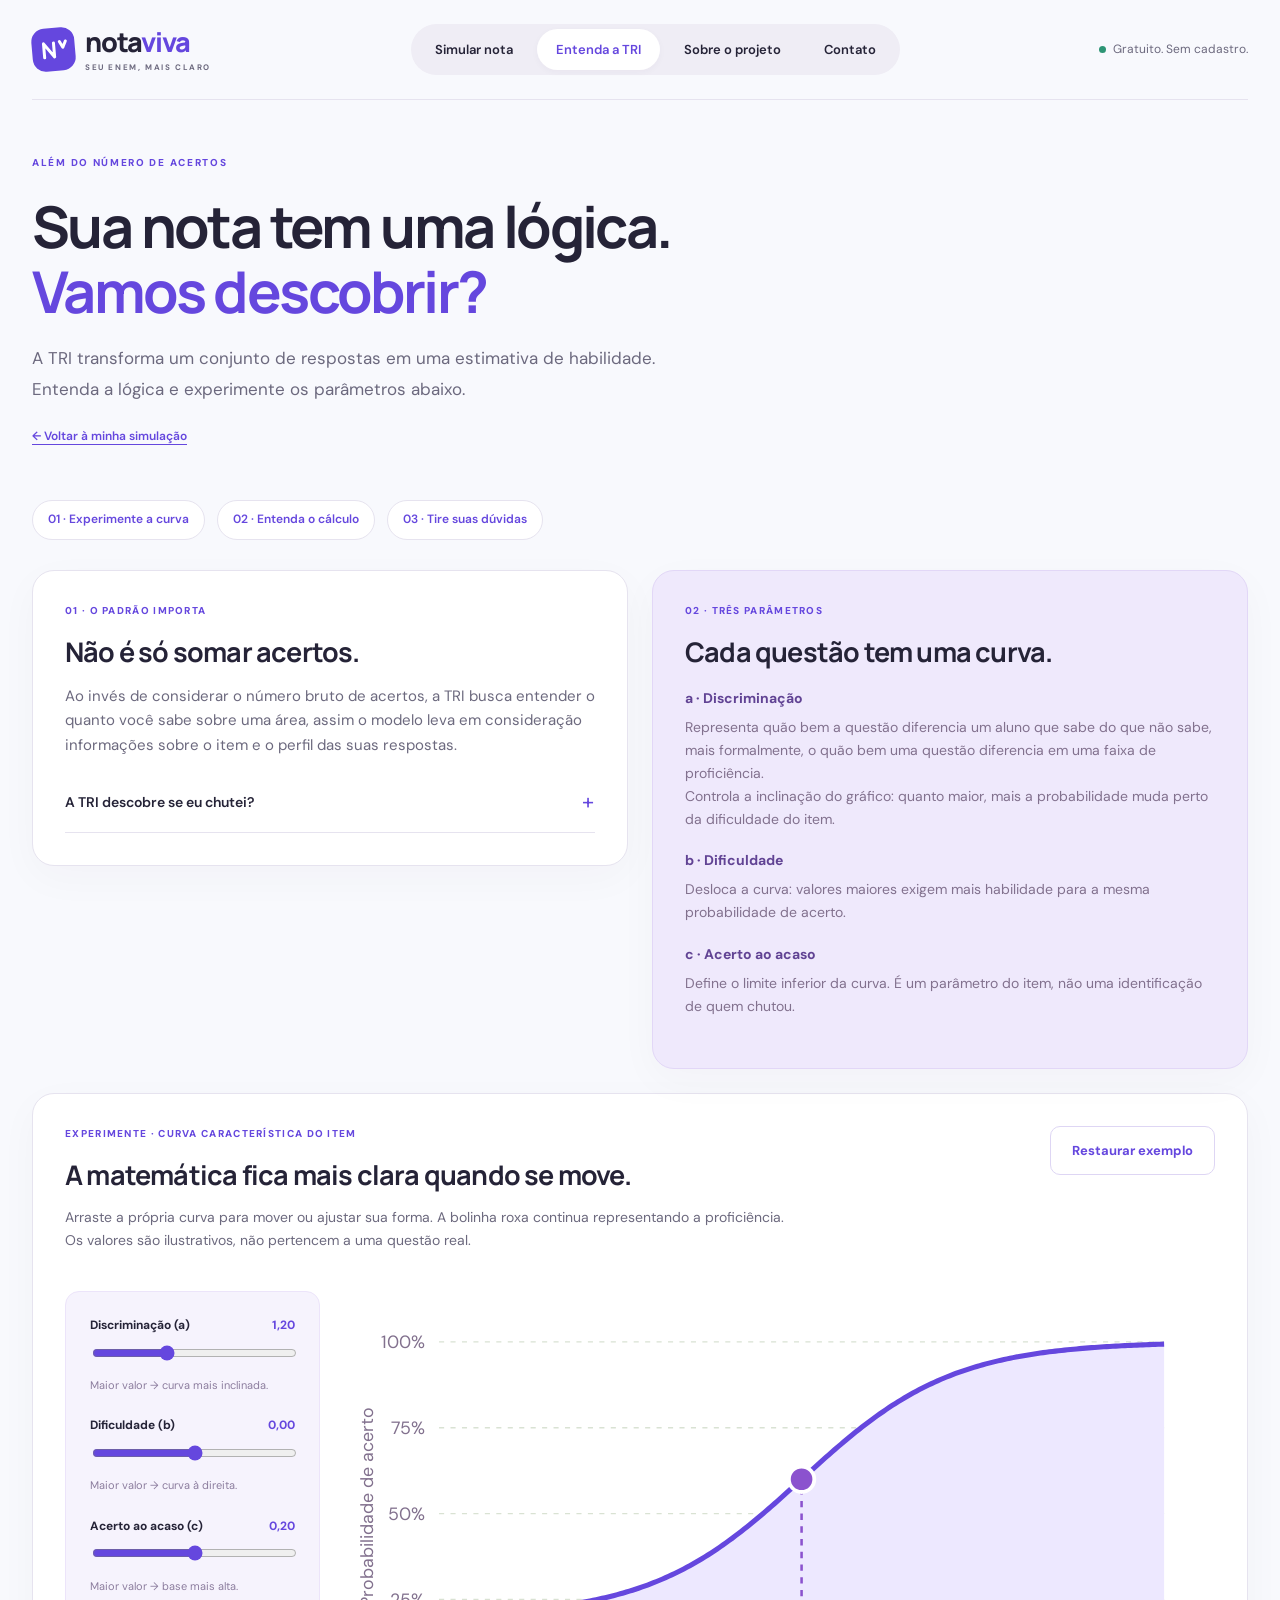
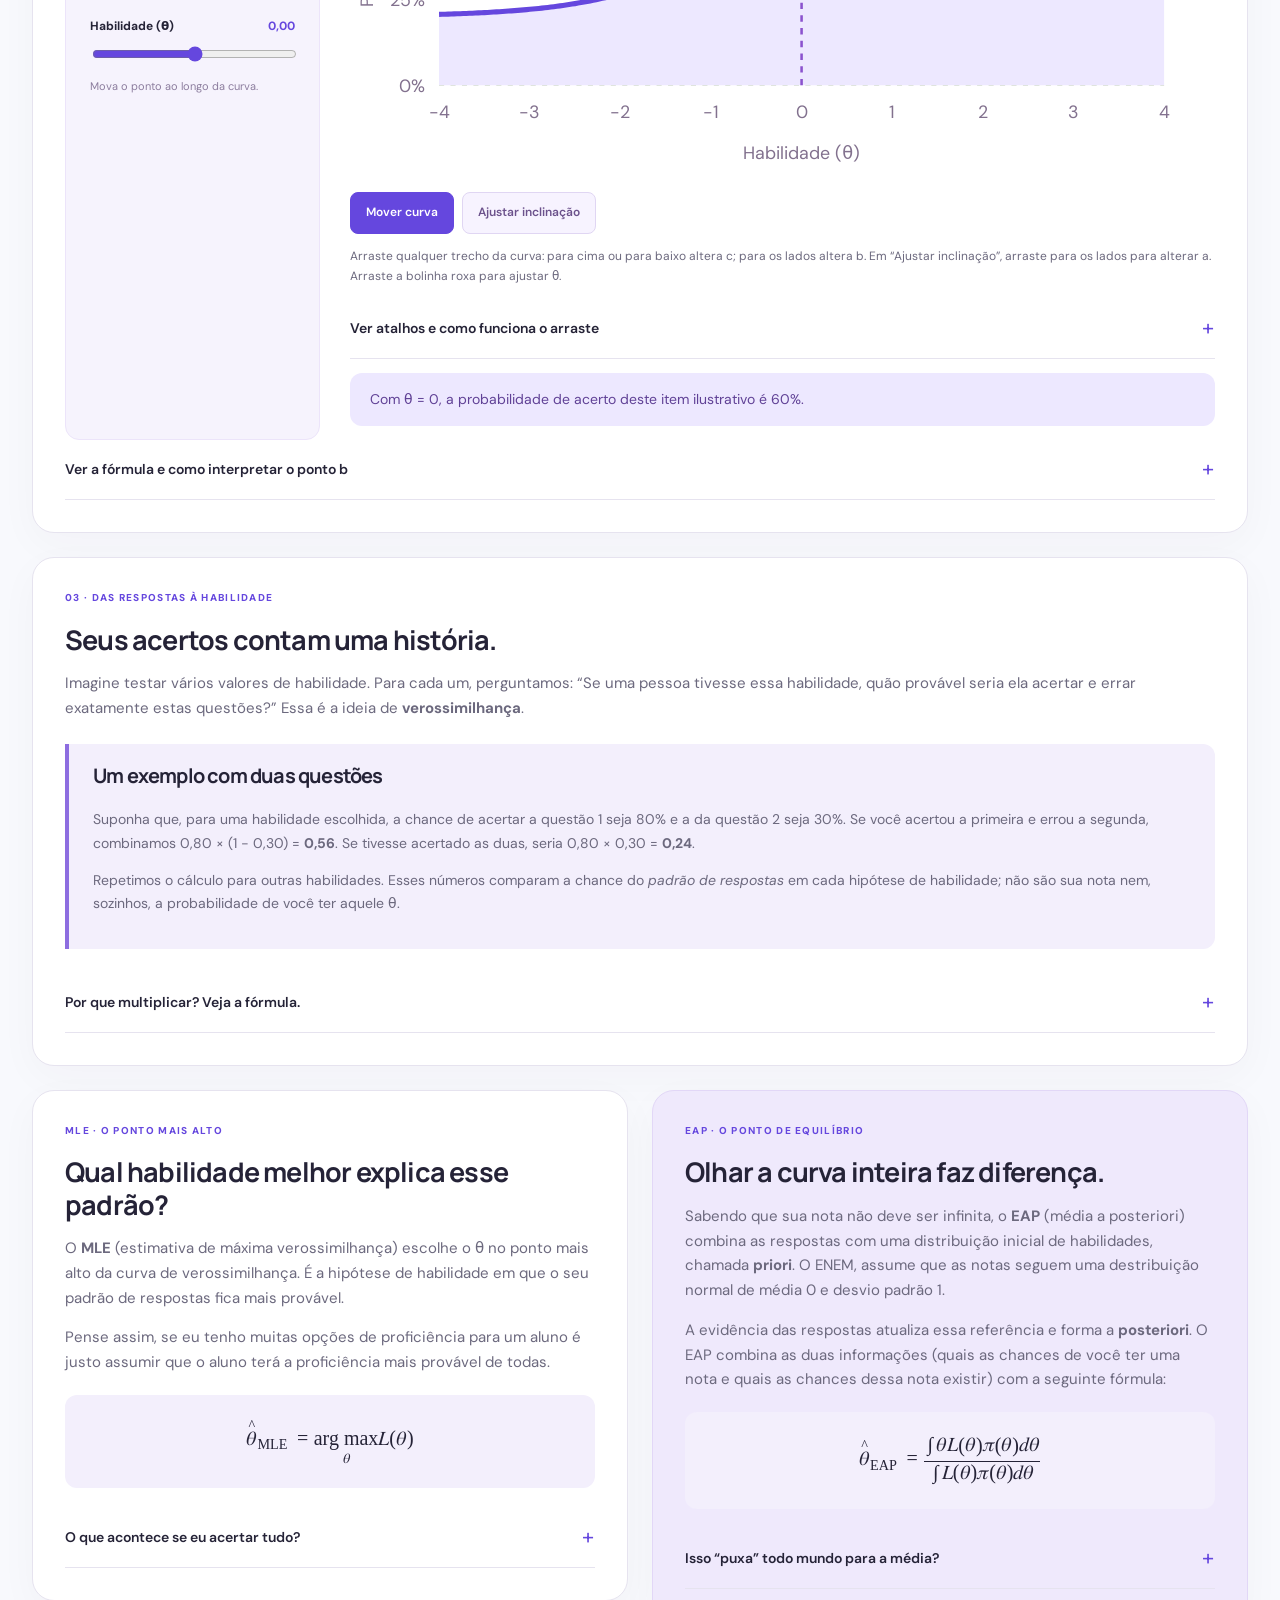
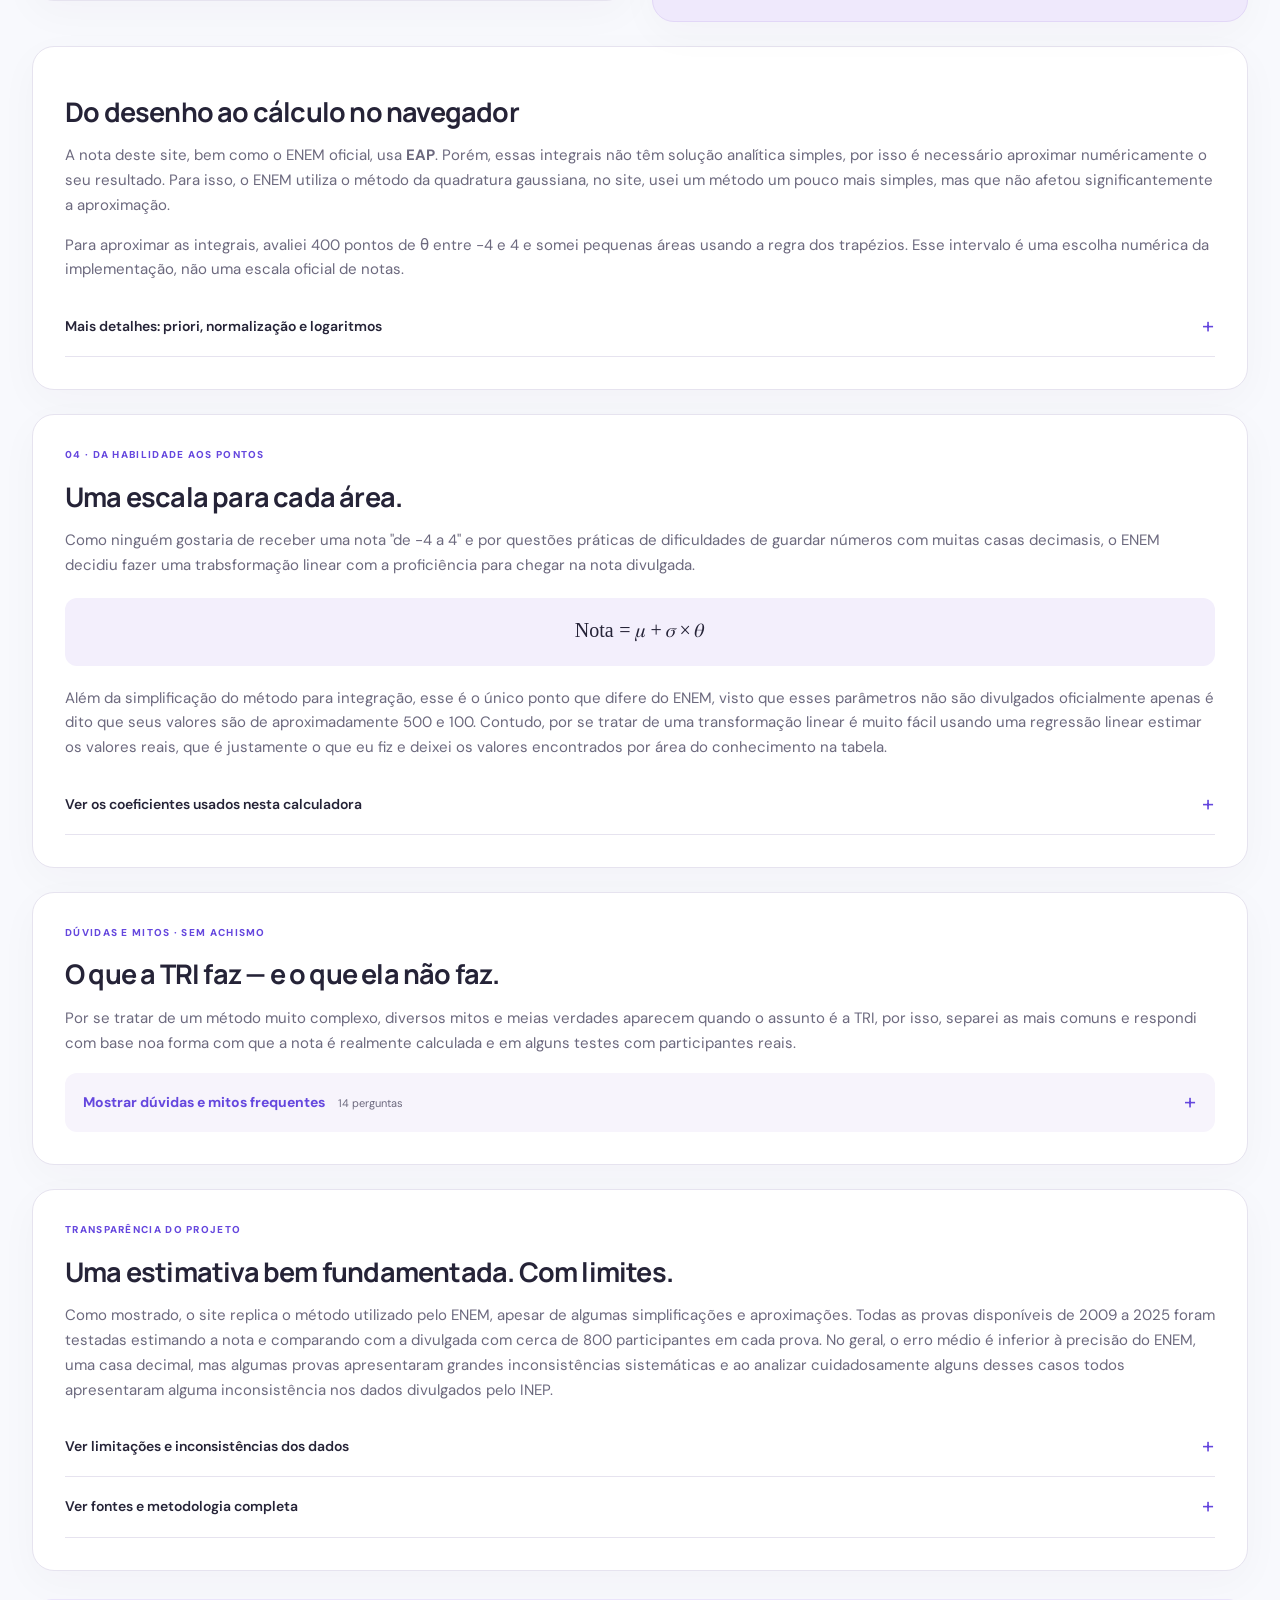
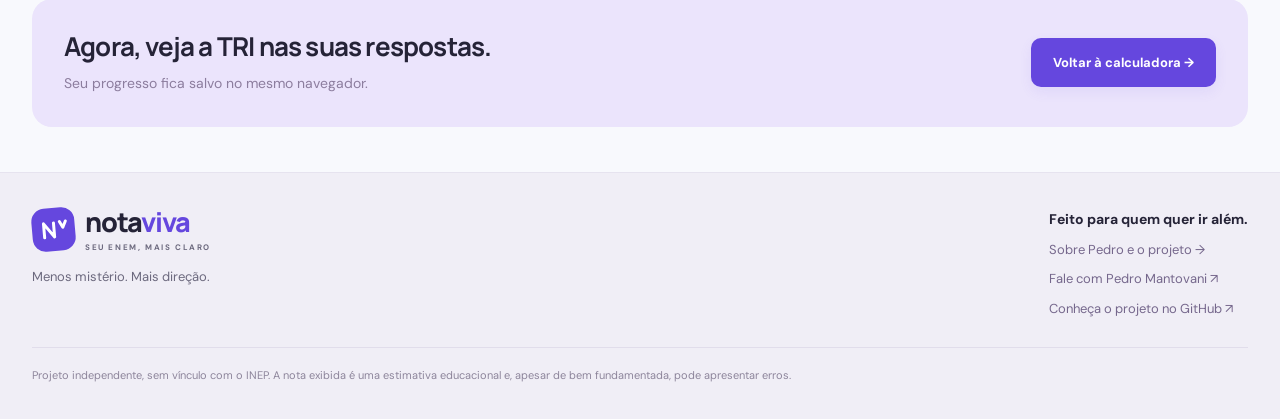
==== como-funciona.html @ 3779879c "Reconstrução do site" ====
<!DOCTYPE html>
<html lang="pt-BR">
<head>
<meta charset="UTF-8">
<meta name="viewport" content="width=device-width, initial-scale=1.0">
<title>Entenda a TRI • NotaViva</title>
<meta name="description" content="Entenda a estimativa de nota do ENEM, explore a curva TRI e conheça o projeto.">
<link rel="preconnect" href="https://fonts.googleapis.com">
<link rel="preconnect" href="https://fonts.gstatic.com" crossorigin>
<link href="https://fonts.googleapis.com/css2?family=DM+Sans:wght@400;500;600;700&family=Manrope:wght@400;500;600;700;800&display=swap" rel="stylesheet">
<link rel="stylesheet" href="style.css">
<meta name="theme-color" content="#6547de"><link rel="icon" type="image/svg+xml" href="favicon.svg"></head>
<body><a class="skip-link" href="#conteudo">Pular para o conteúdo</a><nav class="topbar" aria-label="Navegação principal"><a class="brand" href="index.html" aria-label="NotaViva — início"><span class="brand-icon" aria-hidden="true"><svg viewBox="0 0 32 32" fill="none"><path d="M6 23V9l10 14V9M22 8l3 6 3-6" stroke="currentColor" stroke-width="3" stroke-linecap="round" stroke-linejoin="round"/></svg></span><span>nota<span class="brand-accent">viva</span><span class="brand-sub">SEU ENEM, MAIS CLARO</span></span></a><div class="nav-links"><a href="index.html" >Simular nota</a><a href="como-funciona.html" aria-current="page">Entenda a TRI</a><a href="sobre.html">Sobre o projeto</a><a href="contato.html" >Contato</a></div><span class="nav-note"><span class="live-dot"></span> Gratuito. Sem cadastro.</span></nav>
<header class="page-intro"><span class="eyebrow">ALÉM DO NÚMERO DE ACERTOS</span><h1>Sua nota tem uma lógica.<br><em>Vamos descobrir?</em></h1><p>A TRI transforma um conjunto de respostas em uma estimativa de habilidade. Entenda a lógica e experimente os parâmetros abaixo.</p><a class="text-button" href="index.html">← Voltar à minha simulação</a></header>
<main id="conteudo" class="learning-page"><nav class="learning-nav" aria-label="Nesta página"><a href="#laboratorio">01 · Experimente a curva</a><a href="#estimativa">02 · Entenda o cálculo</a><a href="#mitos">03 · Tire suas dúvidas</a></nav>
<div class="learning-grid"><section class="card"><span class="card-label">01 · O PADRÃO IMPORTA</span><h2>Não é só somar acertos.</h2><p>Ao invés de considerar o número bruto de acertos, a TRI busca entender o quanto você sabe sobre uma área, assim o modelo leva em consideração informações sobre o item e o perfil das suas respostas.</p><details><summary>A TRI descobre se eu chutei?</summary><p>Ela não identifica com certeza um chute individual. O modelo considera uma probabilidade de acerto ao acaso e usa o conjunto das respostas para estimar a habilidade. Não há uma quantidade fixa de pontos que uma questão “vale” para todas as pessoas.</p></details></section>
<section class="card tinted"><span class="card-label">02 · TRÊS PARÂMETROS</span><h2>Cada questão tem uma curva.</h2><dl class="parameter-list"><div><dt>a · Discriminação</dt><dd>Representa quão bem a questão diferencia um aluno que sabe do que não sabe, mais formalmente, o quão bem uma questão diferencia em uma faixa de proficiência.<br>Controla a inclinação do gráfico: quanto maior, mais a probabilidade muda perto da dificuldade do item.</dd></div><div><dt>b · Dificuldade</dt><dd>Desloca a curva: valores maiores exigem mais habilidade para a mesma probabilidade de acerto.</dd></div><div><dt>c · Acerto ao acaso</dt><dd>Define o limite inferior da curva. É um parâmetro do item, não uma identificação de quem chutou.</dd></div></dl></section></div>
<section class="card interactive-card" id="laboratorio"><div class="section-heading"><div><span class="card-label">EXPERIMENTE · CURVA CARACTERÍSTICA DO ITEM</span><h2>A matemática fica mais clara quando se move.</h2><p>Arraste a própria curva para mover ou ajustar sua forma. A bolinha roxa continua representando a proficiência. Os valores são ilustrativos, não pertencem a uma questão real.</p></div><button id="reset-curve" class="btn-secondary" type="button">Restaurar exemplo</button></div>
<div class="chart-layout"><div class="chart-controls">
<label for="param-a">Discriminação (a) <output id="value-a" for="param-a">1,20</output></label><input id="param-a" type="range" min="0.2" max="3" step="0.05" value="1.2"><p>Maior valor → curva mais inclinada.</p>
<label for="param-b">Dificuldade (b) <output id="value-b" for="param-b">0,00</output></label><input id="param-b" type="range" min="-3" max="3" step="0.1" value="0"><p>Maior valor → curva à direita.</p>
<label for="param-c">Acerto ao acaso (c) <output id="value-c" for="param-c">0,20</output></label><input id="param-c" type="range" min="0" max="0.4" step="0.01" value="0.2"><p>Maior valor → base mais alta.</p>
<label for="param-theta">Habilidade (θ) <output id="value-theta" for="param-theta">0,00</output></label><input id="param-theta" type="range" min="-4" max="4" step="0.1" value="0"><p>Mova o ponto ao longo da curva.</p>
</div><div class="chart-display"><svg id="tri-chart-direct" viewBox="0 0 680 380" role="group" aria-labelledby="chart-title chart-desc"><title id="chart-title">Probabilidade de acerto por habilidade</title><desc id="chart-desc">Curva do modelo logístico de três parâmetros, atualizada pelos controles. A probabilidade no ponto selecionado também aparece abaixo.</desc><g id="chart-grid"></g><path id="curve-area" fill="#ede8ff"></path><path id="curve-path" fill="none" stroke="#6547de" stroke-width="4" pointer-events="none"></path><path id="curve-hit" fill="none" stroke="transparent" stroke-width="30" tabindex="0" role="slider" aria-label="Curva TRI: use as setas para mover e Shift mais esquerda ou direita para ajustar a inclinação"></path><line id="theta-line" stroke="#8b52ce" stroke-width="2" stroke-dasharray="5 5"></line><circle id="theta-dot" class="drag-handle" data-param="theta" tabindex="0" role="slider" aria-label="Habilidade theta: arraste horizontalmente" r="10" fill="#8b52ce" stroke="white" stroke-width="3"></circle><text x="355" y="368" text-anchor="middle">Habilidade (θ)</text><text x="18" y="170" transform="rotate(-90 18 170)" text-anchor="middle">Probabilidade de acerto</text></svg><div class="curve-toolbar" role="group" aria-label="Como manipular a curva"><button type="button" class="curve-mode active" data-mode="move" aria-pressed="true">Mover curva</button><button type="button" class="curve-mode" data-mode="scale" aria-pressed="false">Ajustar inclinação</button></div><p id="drag-instructions" class="input-help">Arraste qualquer trecho da curva: para cima ou para baixo altera c; para os lados altera b. Em “Ajustar inclinação”, arraste para os lados para alterar a. Arraste a bolinha roxa para ajustar θ.</p><details class="gesture-help"><summary>Ver atalhos e como funciona o arraste</summary><p>No computador, segure Shift ao arrastar a curva para ajustar sua inclinação sem trocar de modo. No celular, use os botões acima e arraste com o dedo. A curva sempre continua seguindo a fórmula TRI: mover para cima altera c, então a mudança não é uma translação rígida de toda a imagem.</p><p>Ao selecionar a curva com Tab: esquerda/direita muda b, cima/baixo muda c, e Shift + esquerda/direita muda a. Na bolinha roxa, as setas ajustam θ. Os controles ao lado continuam disponíveis.</p></details><p class="chart-readout" id="curve-readout" role="status" aria-live="polite"></p></div></div>
<details><summary>Ver a fórmula e como interpretar o ponto b</summary><div class="math-block"><math xmlns="http://www.w3.org/1998/Math/MathML" display="block" aria-label="Probabilidade de acerto: c mais um menos c dividido por um mais e elevado a menos a vezes theta menos b"><mi>P</mi><mo>(</mo><mi>θ</mi><mo>)</mo><mo>=</mo><mi>c</mi><mo>+</mo><mfrac><mrow><mn>1</mn><mo>−</mo><mi>c</mi></mrow><mrow><mn>1</mn><mo>+</mo><msup><mi>e</mi><mrow><mo>−</mo><mi>a</mi><mo>(</mo><mi>θ</mi><mo>−</mo><mi>b</mi><mo>)</mo></mrow></msup></mrow></mfrac></math></div><p>Quando θ = b, a probabilidade é (1 + c) / 2. Com c = 0,20, isso corresponde a 60%, e não a 50%.</p></details></section>
<section class="card" id="estimativa"><span class="card-label">03 · DAS RESPOSTAS À HABILIDADE</span><h2>Seus acertos contam uma história.</h2><p>Imagine testar vários valores de habilidade. Para cada um, perguntamos: “Se uma pessoa tivesse essa habilidade, quão provável seria ela acertar e errar exatamente estas questões?” Essa é a ideia de <strong>verossimilhança</strong>.</p><div class="worked-example"><h3>Um exemplo com duas questões</h3><p>Suponha que, para uma habilidade escolhida, a chance de acertar a questão 1 seja 80% e a da questão 2 seja 30%. Se você acertou a primeira e errou a segunda, combinamos 0,80 × (1 − 0,30) = <strong>0,56</strong>. Se tivesse acertado as duas, seria 0,80 × 0,30 = <strong>0,24</strong>.</p><p>Repetimos o cálculo para outras habilidades. Esses números comparam a chance do <em>padrão de respostas</em> em cada hipótese de habilidade; não são sua nota nem, sozinhos, a probabilidade de você ter aquele θ.</p></div><details><summary>Por que multiplicar? Veja a fórmula.</summary><p>Imagine que você quer medir a chance de em dois lançamentos consecutivos de uma moeda o resultado ser respectivamente cara e coroa. Para isso, basta multiplicar a probabilidade de cair cara pela probabilidade de cair coroa.<br>É a mesma coisa para os itens, supomos que eles são independentes entre si e multiplicamos cada probailidade indivudal de acerto ou erro.<br>Porém, como a probabilidade de acertar o item depende da proficiência, cada valor de θ tem uma probabilidade distinta de produzir determinado padrão de respostas. Por isso, fixamos θ, combinamos as probabilidades dos itens por multiplicação. Para um acerto usamos P; para um erro, 1 − P.</p><div class="math-block"><math xmlns="http://www.w3.org/1998/Math/MathML" display="block" aria-label="Verossimilhança: produto das probabilidades dos acertos e dos erros"><mi>L</mi><mo>(</mo><mi>θ</mi><mo>)</mo><mo>=</mo><munderover><mo>∏</mo><mrow><mi>i</mi><mo>=</mo><mn>1</mn></mrow><mi>n</mi></munderover><msup><mrow><msub><mi>P</mi><mi>i</mi></msub><mo>(</mo><mi>θ</mi><mo>)</mo></mrow><msub><mi>u</mi><mi>i</mi></msub></msup><msup><mrow><mo>[</mo><mn>1</mn><mo>−</mo><msub><mi>P</mi><mi>i</mi></msub><mo>(</mo><mi>θ</mi><mo>)</mo><mo>]</mo></mrow><mrow><mn>1</mn><mo>−</mo><msub><mi>u</mi><mi>i</mi></msub></mrow></msup></math></div><p>uᵢ vale 1 para acerto e 0 para erro. n é o número de itens válidos. O símbolo ∏ significa “multiplique todos estes fatores”.</p></details></section>
<div class="learning-grid"><section class="card"><span class="card-label">MLE · O PONTO MAIS ALTO</span><h2>Qual habilidade melhor explica esse padrão?</h2><p>O <strong>MLE</strong> (estimativa de máxima verossimilhança) escolhe o θ no ponto mais alto da curva de verossimilhança. É a hipótese de habilidade em que o seu padrão de respostas fica mais provável.</p><p>Pense assim, se eu tenho muitas opções de proficiência para um aluno é justo assumir que o aluno terá a proficiência mais provável de todas.</p><div class="math-block"><math xmlns="http://www.w3.org/1998/Math/MathML" display="block" aria-label="Theta MLE é o valor de theta que maximiza a verossimilhança"><msub><mover><mi>θ</mi><mo>^</mo></mover><mtext>MLE</mtext></msub><mo>=</mo><munder><mtext>arg max</mtext><mi>θ</mi></munder><mi>L</mi><mo>(</mo><mi>θ</mi><mo>)</mo></math></div><details><summary>O que acontece se eu acertar tudo?</summary><p>Com parâmetros de discriminação positivos, acertar todos os itens faz a verossimilhança crescer quando θ aumenta. Sem restrições, gráfico não teria um pico e sua proficiência mais provável seria infinita, afinal se você acertou todas as questões como eu posso dizer se você sabe "3" ou "999999"?. Se errar tudo, ocorre um problema análogo no outro extremo. Esse é um dos motivos para o ENEM não usar esse método para escolher a proficiência.</p></details></section>
<section class="card tinted"><span class="card-label">EAP · O PONTO DE EQUILÍBRIO</span><h2>Olhar a curva inteira faz diferença.</h2><p>Sabendo que sua nota não deve ser infinita, o <strong>EAP</strong> (média a posteriori) combina as respostas com uma distribuição inicial de habilidades, chamada <strong>priori</strong>. O ENEM, assume que as notas seguem uma destribuição normal de média 0 e desvio padrão 1.</p><p>A evidência das respostas atualiza essa referência e forma a <strong>posteriori</strong>. O EAP combina as duas informações (quais as chances de você ter uma nota e quais as chances dessa nota existir) com a seguinte fórmula:</p><div class="math-block"><math xmlns="http://www.w3.org/1998/Math/MathML" display="block" aria-label="EAP: integral de theta vezes verossimilhança vezes priori dividida pela integral de verossimilhança vezes priori"><msub><mover><mi>θ</mi><mo>^</mo></mover><mtext>EAP</mtext></msub><mo>=</mo><mfrac><mrow><mo>∫</mo><mi>θ</mi><mi>L</mi><mo>(</mo><mi>θ</mi><mo>)</mo><mi>π</mi><mo>(</mo><mi>θ</mi><mo>)</mo><mi>d</mi><mi>θ</mi></mrow><mrow><mo>∫</mo><mi>L</mi><mo>(</mo><mi>θ</mi><mo>)</mo><mi>π</mi><mo>(</mo><mi>θ</mi><mo>)</mo><mi>d</mi><mi>θ</mi></mrow></mfrac></math></div><details><summary>Isso “puxa” todo mundo para a média?</summary><p>A priori dá menos peso a habilidades muito extremas antes de considerar as respostas. Ela regulariza a estimativa, especialmente quando a prova fornece pouca informação. Quanto mais informativas forem as respostas, maior tende a ser a influência delas. O EAP não é uma penalização por chute e não é necessariamente menor que o MLE.</p><p>O máximo da posteriori seria outro método, chamado MAP. EAP usa a <strong>média</strong>, não o máximo.</p></details></section></div>
<section class="card"><h2>Do desenho ao cálculo no navegador</h2><p>A nota deste site, bem como o ENEM oficial, usa <strong>EAP</strong>. Porém, essas integrais não têm solução analítica simples, por isso é necessário aproximar numéricamente o seu resultado. Para isso, o ENEM utiliza o método da quadratura gaussiana, no site, usei um método um pouco mais simples, mas que não afetou significantemente a aproximação. </p><p> Para aproximar as integrais, avaliei 400 pontos de θ entre −4 e 4 e somei pequenas áreas usando a regra dos trapézios. Esse intervalo é uma escolha numérica da implementação, não uma escala oficial de notas.</p><details><summary>Mais detalhes: priori, normalização e logaritmos</summary><div class="math-block"><math xmlns="http://www.w3.org/1998/Math/MathML" display="block" aria-label="Densidade normal padrão: e elevado a menos theta ao quadrado sobre dois, dividido pela raiz de dois pi"><mi>π</mi><mo>(</mo><mi>θ</mi><mo>)</mo><mo>=</mo><mfrac><msup><mi>e</mi><mrow><mo>−</mo><msup><mi>θ</mi><mn>2</mn></msup><mo>/</mo><mn>2</mn></mrow></msup><msqrt><mrow><mn>2</mn><mi>π</mi></mrow></msqrt></mfrac></math></div><p>Multiplicando L(θ) pela priori π(θ) e normalizando a curva para que sua área seja 1. A integral do numerador pondera cada θ pela altura dessa curva; dividir pela área total produz a média.</p><p>Multiplicar muitas probabilidades pequenas pode ultrapassar a precisão numérica do computador. Por isso, o código soma seus logaritmos e só depois reconstrói valores proporcionais à posteriori. Os itens marcados como anulados/abandonados nos dados são excluídos dessa conta.</p></details></section><div class="scale-section">
<section class="card"><span class="card-label">04 · DA HABILIDADE AOS PONTOS</span><h2>Uma escala para cada área.</h2><p>Como ninguém gostaria de receber uma nota "de -4 a 4" e por questões práticas de dificuldades de guardar números com muitas casas decimasis, o ENEM decidiu fazer uma trabsformação linear com a proficiência para chegar na nota divulgada.</p><div class="math-block"><math xmlns="http://www.w3.org/1998/Math/MathML" display="block" aria-label="Nota igual a mu mais sigma vezes theta"><mtext>Nota</mtext><mo>=</mo><mi>μ</mi><mo>+</mo><mi>σ</mi><mo>×</mo><mi>θ</mi></math></div></p><p>Além da simplificação do método para integração, esse é o único ponto que difere do ENEM, visto que esses  parâmetros não são divulgados oficialmente apenas é dito que seus valores são de aproximadamente 500 e 100. Contudo, por se tratar de uma transformação linear é muito fácil usando uma regressão linear estimar os valores reais, que é justamente o que eu fiz e deixei os valores encontrados por área do conhecimento na tabela.<details><summary>Ver os coeficientes usados nesta calculadora</summary><div class="table-scroll"><table><caption>Valores implementados no script do site</caption><thead><tr><th>Área</th><th>μ</th><th>σ</th></tr></thead><tbody><tr><td>Linguagens</td><td>499,977</td><td>108,090</td></tr><tr><td>Humanas</td><td>501,487</td><td>112,315</td></tr><tr><td>Natureza</td><td>501,142</td><td>113,110</td></tr><tr><td>Matemática</td><td>500,016</td><td>129,654</td></tr></tbody></table></div></details></section></div>
<section class="card myths" id="mitos"><span class="card-label">DÚVIDAS E MITOS · SEM ACHISMO</span><h2>O que a TRI faz — e o que ela não faz.</h2><p>Por se tratar de um método muito complexo, diversos mitos e meias verdades aparecem quando o assunto é a TRI, por isso, separei as mais comuns e respondi com base noa forma com que a nota é realmente calculada e em alguns testes com participantes reais.</p><details class="question-collection"><summary>Mostrar dúvidas e mitos frequentes <span class="question-count">14 perguntas</span></summary><div class="question-list"><details><summary>“Acertar uma questão difícil pode diminuir minha nota.”</summary><p>Não, Todo acerto te dará um pouco de nota, o probema é que esse pouco na prática pode variar de 0,01 pontos até cerca de 60 pontos em casos extremos. Não deixe de tentar acertar por medo de “incoerência”.</p></details><details><summary>“Mais acertos sempre significam uma nota maior.”</summary><p>Depende da comparação. Na sua mesma prova, transformar um erro em acerto sem mudar o restante melhora a estimativa. Entre duas pessoas com padrões diferentes, quem acertou mais não necessariamente tem a maior nota. São situações distintas.</p></details><details><summary>“Cada questão vale uma quantidade fixa de pontos.”</summary><p>Não. A nota vem do conjunto das respostas e dos três parâmetros dos itens. Nem toda questão difícil tem impacto maior que uma fácil. O impacto exibido pela calculadora é uma simulação para o seu cartão, não um peso fixo somável.</p></details><details><summary>“É melhor deixar em branco do que errar.”</summary><p>Não, o ENEM só sabe se você acertou ou errou um item. Branco, dupla marcação, alternativa obviamente falsa e alternativa pegadinha entram todos como erro. Por isso, é sempre melhor errar tentando do que não tentar, SEMPRE marque uma e apenas uma alternativa para que tenha chance de acertar e ganhar nota.</p></details><details><summary>“Uma alternativa quase certa perde menos pontos.”</summary><p>Não. Para o cálculo TRI de itens dicotômicos, importa se a resposta coincide com o gabarito. As alternativas erradas têm o mesmo tratamento; não há crédito parcial por um bom distrator.</p></details><details><summary>“Questão anulada dá pontos para todo mundo.”</summary><p>Não é um bônus fixo. Um item desconsiderado fica fora da estimação. Nesta calculadora, itens com IN_ITEM_ABAN = 1 não entram na verossimilhança e têm impacto zero ao inverter a resposta. Para o ENEM é como se essa questão nunca tivesse existido.</p></details><details><summary>“A nota das áreas objetivas vai obrigatoriamente de 0 a 1000.”</summary><p>Não é uma porcentagem de acertos nem uma escala com esses limites fixos. A transformação de habilidade em nota e os itens da prova determinam os extremos possíveis. Não confunda a escala das áreas objetivas com a avaliação da redação.</p></details><details><summary>“Errar uma questão fácil arruína toda a prova.”</summary><p>Um erro afeta a evidência sobre habilidade, mas não existe uma punição automática que anule os demais acertos. O efeito depende do item e do padrão completo. Vale estudar os fundamentos, sem tentar adivinhar a classificação de cada questão durante a prova.</p></details><details><summary>“O sistema sabe exatamente quais respostas eu chutei.”</summary><p>Não. O parâmetro c representa o limite inferior da probabilidade de acerto no modelo; ele não é um detector individual de chute. A estimativa considera o conjunto de respostas.</p></details><details><summary>“A dificuldade é só a porcentagem de pessoas que errou naquele ano.”</summary><p>Não. A calibração relaciona respostas de participantes e habilidade, estimando os parâmetros psicométricos dos itens. O percentual bruto de acertos depende também do grupo avaliado e não é a mesma coisa que o parâmetro b.</p></details><details><summary>“A TRI é secreta e só o ENEM usa.”</summary><p>A TRI é uma família pública de modelos estatísticos utilizada em diferentes avaliações ao redor do mundo todo (especialmente em exames de larga escala, ex: PISA, SAT, TOEFL, entre outros). O Inep publica documentos metodológicos e microdados. Apesar de ser um grande passo para transparência, eu ainda considero insuficiente dado a importância do exame, sendo esse um dos principais motivos de eu ter feito esse site.</p></details><details><summary>“Com o mesmo número de acertos, duas pessoas terão a mesma nota.”</summary><p>Não necessariamente. Elas podem ter acertado itens diferentes. A TRI usa o padrão de respostas, não apenas a contagem. Por outro lado, para os mesmos itens e o mesmo padrão de acerto/erro, este modelo gera a mesma estimativa.</p></details><details><summary>“EAP e MLE são duas formas de arredondar a nota.”</summary><p>Não. São métodos para estimar a habilidade antes da conversão para pontos. MLE busca o pico da verossimilhança; EAP usa a média da posteriori, incluindo uma priori. O arredondamento da nota vem depois.</p></details><details><summary>Como usar isso para estudar e fazer a prova?</summary><p>Busque acertar o máximo possível, consolide os conteúdos básicos e treine a gestão do tempo. Pular temporariamente uma questão demorada pode ajudar a avançar. Não use a TRI como motivo para deixar uma alternativa em branco ou evitar questões difíceis.</p></details></div></details></section>
<section class="card research-card"><span class="card-label">TRANSPARÊNCIA DO PROJETO</span><h2>Uma estimativa bem fundamentada. Com limites.</h2><p>Como mostrado, o site replica o método utilizado pelo ENEM, apesar de algumas simplificações e aproximações. Todas as provas disponíveis de 2009 a 2025 foram testadas estimando a nota e comparando com a divulgada com cerca de 800 participantes em cada prova. No geral, o erro médio é inferior à precisão do ENEM, uma casa decimal, mas algumas provas apresentaram grandes inconsistências sistemáticas e ao analizar cuidadosamente alguns desses casos todos apresentaram alguma inconsistência nos dados divulgados pelo INEP.</p><details><summary>Ver limitações e inconsistências dos dados</summary><p>Das 603 provas analisadas 56 apresentaram resultados típicos de inconsistências sistemáticas, ou seja, uma combinação de erro alto, viés negativo e características similares entre si, ex: erro alto em todas as provas de Linguagens de determinado ano.</p><p>Dentre os casos analisados, foram identificadas nas provas de Linguagens de 2015 a 2021, uma sequência “99999” nos microdados representava a língua não escolhida, enquanto nos outros anos eram apresentados apenas os 45 itens feitos pelo participante. Essa inconsistencia impedia a correção correta da prova e provocava erros muito acima do esperado, ao remover essa representação dos dados o erro retornou ao patamar esperado.</p><p>Também foi identificado o caso de um participante com o código da prova incorreto nos microdados, isso produzia um erro elevado a um único participante e ao corrigir seu código de prova as estimativas também se normalizavam.</p><p>Em casos assim, apesar do erro amostral ser elevado como o problema está relacionado aos dados dos participantes a estimativa no site estaria correta. Contudo, também foram identificados casos como o de gabarito errado nos microdados, em casos assim, em que o problema reside nos itens, uma estimativa feita no site também estaria errada.</p><p>Assim, uma prova com erro elevado pode ter diversas causas e significar ou não uma estimativa incorreta. A melhor solução seria a análise individual de cada uma das provas inconsistentes, mas isso seria custoso e pouco benéfico, visto que no geral são provas muito específicas e pouco feitas. Por isso, sempre que quiser estimar uma prova com erro alto, verifique se alguma prova equivalente não possui um erro tão elevado, ou trate os resultados com muita cautela.</p><p>Já nos casos de erro normal, as estimativas tendem a ser extremamente precisas e úteis, mas não deixam de ser estimativas e apersar do resultado consistente com o de milhares de participantes é impossível garantir que a nota estimada realmente seria sua nota oficial no exame e deve e, por isso, também deve ser tratado com cuidado. Um bom parâmetro para entender se a estimativa faz sentido é comparar sua nota com a de outras provas da mesma área, visto que a escala é a mesma e se está medindo "quanto se sabe" de determinada área, o que faz as notas serem bem mais estáveis e comparáveis entre si.</p></details>
<details><summary>Ver fontes e metodologia completa</summary><p>Todo procedimento para cálculo da nota é baseado nos documentos oficiais divulgados pelo INEP que explicam como a nota é calculada. Antes de se tornar um site, o projeto foi desenvolvido como uma ferramenta de código puro em Python. No repositório público desse projeto esses desafios, análises e explicações a respeito do funcionamento da nota estão mais detalhadas e podem ser acessadas por qualquer um, além dos códigos para testes em massa estarem disponíveis para assegurar a reprodutibilidade.</p><p>O site também tem o código aberto e pertence a outro repositório, sinta-se à vontade para explorá-lo, enviar sugestões, reportar bugs ou contribuir com o projeto.</p><ul><li><a href="https://github.com/pedro-mantovani/calculadora_ENEM" target="_blank" rel="noopener noreferrer">Repositório original: código, metodologia e resultados ↗</a></li><li><a href="https://github.com/pedro-mantovani/site_calculadora_ENEM" target="_blank" rel="noopener noreferrer">Repositório do site ↗</a></li><li><a href="https://download.inep.gov.br/publicacoes/institucionais/avaliacoes_e_exames_da_educacao_basica/entenda_a_sua_nota_no_enem_guia_do_participante.pdf" target="_blank" rel="noopener noreferrer">Inep: Entenda sua nota no ENEM ↗</a></li><li><a href="https://www.gov.br/inep/pt-br/acesso-a-informacao/dados-abertos/microdados/enem" target="_blank" rel="noopener noreferrer">Inep: microdados do ENEM ↗</a></li></ul></details></section>
<div class="page-cta"><div><h2>Agora, veja a TRI nas suas respostas.</h2><p>Seu progresso fica salvo no mesmo navegador.</p></div><a class="btn-primary" href="index.html">Voltar à calculadora →</a></div></main>
<footer><div><a class="brand" href="index.html" aria-label="NotaViva — início"><span class="brand-icon" aria-hidden="true"><svg viewBox="0 0 32 32" fill="none"><path d="M6 23V9l10 14V9M22 8l3 6 3-6" stroke="currentColor" stroke-width="3" stroke-linecap="round" stroke-linejoin="round"/></svg></span><span>nota<span class="brand-accent">viva</span><span class="brand-sub">SEU ENEM, MAIS CLARO</span></span></a><p>Menos mistério. Mais direção.</p></div><div class="footer-contact"><strong>Feito para quem quer ir além.</strong><a href="sobre.html">Sobre Pedro e o projeto →</a><a href="mailto:pedro.mantovani6@usp.br">Fale com Pedro Mantovani ↗</a><a href="https://github.com/pedro-mantovani/site_calculadora_ENEM" target="_blank" rel="noopener noreferrer">Conheça o projeto no GitHub ↗</a></div><small>Projeto independente, sem vínculo com o INEP. A nota exibida é uma estimativa educacional e, apesar de bem fundamentada, pode apresentar erros.</small></footer><script src="script.js"></script><script>
(() => {
  "use strict";
  // Interação específica desta página, para atualizar apenas este HTML.
  const chart = document.getElementById("tri-chart-direct");
  if (!chart) return;
  const grid = document.getElementById("chart-grid");
  const sliders = Object.fromEntries(["a", "b", "c", "theta"].map(id => [id, document.getElementById("param-" + id)]));
  const hit = document.getElementById("curve-hit");
  const dot = document.getElementById("theta-dot");
  const x = t => 70 + (t + 4) / 8 * 570;
  const y = p => 310 - p * 270;
  const val = id => Number(sliders[id].value);
  let mode = "move";
  let drag = null;
  const svgNS = "http://www.w3.org/2000/svg";
  const add = (tag, attrs, text) => {
    const node = document.createElementNS(svgNS, tag);
    Object.entries(attrs).forEach(([name, value]) => node.setAttribute(name, value));
    if (text !== undefined) node.textContent = text;
    grid.appendChild(node);
  };
  grid.replaceChildren();
  for (let i = 0; i <= 4; i++) {
    const p = i / 4;
    add("line", { x1:70, x2:640, y1:y(p), y2:y(p), stroke:"#d9e2d3", "stroke-dasharray":"4 5" });
    add("text", { x:59, y:y(p)+5, "text-anchor":"end" }, (p * 100) + "%");
  }
  for (let t = -4; t <= 4; t++) add("text", {x:x(t), y:336, "text-anchor":"middle"}, t);

  function assign(id, value) {
    const input = sliders[id];
    const min = Number(input.min), max = Number(input.max), step = Number(input.step);
    input.value = String(Math.max(min, Math.min(max, min + Math.round((value - min) / step) * step)));
  }
  function render() {
    const a = val("a"), b = val("b"), c = val("c"), theta = val("theta");
    const probability = t => c + (1 - c) / (1 + Math.exp(-a * (t - b)));
    let d = "";
    for (let i = 0; i <= 240; i++) {
      const t = -4 + i / 240 * 8;
      d += (i ? " L" : "M") + x(t).toFixed(2) + "," + y(probability(t)).toFixed(2);
    }
    document.getElementById("curve-path").setAttribute("d", d);
    hit.setAttribute("d", d);
    document.getElementById("curve-area").setAttribute("d", d + " L640,310 L70,310 Z");
    dot.setAttribute("cx", x(theta)); dot.setAttribute("cy", y(probability(theta)));
    const line = document.getElementById("theta-line");
    Object.entries({x1:x(theta), x2:x(theta), y1:310, y2:y(probability(theta))}).forEach(([key, value]) => line.setAttribute(key, value));
    Object.entries(sliders).forEach(([id, input]) => {
      const formatted = val(id).toLocaleString("pt-BR", {minimumFractionDigits:2, maximumFractionDigits:2});
      document.getElementById("value-" + id).textContent = formatted;
      input.setAttribute("aria-valuetext", formatted);
    });
    dot.setAttribute("aria-valuemin", "-4"); dot.setAttribute("aria-valuemax", "4");
    dot.setAttribute("aria-valuenow", theta);
    dot.setAttribute("aria-valuetext", sliders.theta.getAttribute("aria-valuetext"));
    const activeParam = mode === "scale" ? "a" : "b";
    hit.setAttribute("aria-valuemin", sliders[activeParam].min);
    hit.setAttribute("aria-valuemax", sliders[activeParam].max);
    hit.setAttribute("aria-valuenow", val(activeParam));
    hit.setAttribute("aria-valuetext", "a " + a.toLocaleString("pt-BR") + ", b " + b.toLocaleString("pt-BR") + ", c " + c.toLocaleString("pt-BR"));
    document.getElementById("curve-readout").textContent = "Com θ = " + theta.toLocaleString("pt-BR") + ", a probabilidade de acerto deste item ilustrativo é " + (probability(theta) * 100).toLocaleString("pt-BR", {maximumFractionDigits:1}) + "%.";
  }
  function coordinate(event) {
    const matrix = chart.getScreenCTM();
    return matrix ? new DOMPoint(event.clientX, event.clientY).matrixTransform(matrix.inverse()) : null;
  }
  chart.addEventListener("pointerdown", event => {
    if (event.target !== hit && event.target !== dot) return;
    if (event.button !== 0) return;
    const point = coordinate(event);
    if (!point) return;
    event.preventDefault();
    event.target.focus({preventScroll:true});
    drag = {pointer:event.pointerId, kind:event.target === dot ? "theta" : event.shiftKey || mode === "scale" ? "scale" : "move",
      point, a:val("a"), b:val("b"), c:val("c"), theta:val("theta")};
    chart.setPointerCapture(event.pointerId);
    chart.classList.add("dragging");
  });
  chart.addEventListener("pointermove", event => {
    if (!drag || event.pointerId !== drag.pointer) return;
    const point = coordinate(event);
    if (!point) return;
    const dx = point.x - drag.point.x, dy = point.y - drag.point.y;
    if (drag.kind === "theta") assign("theta", drag.theta + dx / 570 * 8);
    else if (drag.kind === "scale") assign("a", drag.a * Math.exp(dx / 180));
    else {
      assign("b", drag.b + dx / 570 * 8);
      assign("c", drag.c - dy / 270);
    }
    render();
  });
  const stop = () => {drag = null; chart.classList.remove("dragging");};
  chart.addEventListener("pointerup", stop);
  chart.addEventListener("pointercancel", stop);
  chart.addEventListener("lostpointercapture", stop);
  chart.addEventListener("keydown", event => {
    if (event.target !== hit && event.target !== dot) return;
    if (!["ArrowLeft", "ArrowRight", "ArrowUp", "ArrowDown", "Home", "End"].includes(event.key)) return;
    event.preventDefault();
    let id;
    if (event.target === dot) id = "theta";
    else if (event.shiftKey || mode === "scale") id = "a";
    else id = ["ArrowUp", "ArrowDown"].includes(event.key) ? "c" : "b";
    if (event.key === "Home") assign(id, Number(sliders[id].min));
    else if (event.key === "End") assign(id, Number(sliders[id].max));
    else assign(id, val(id) + (["ArrowRight", "ArrowUp"].includes(event.key) ? 1 : -1) * Number(sliders[id].step));
    render();
  });
  document.querySelectorAll(".curve-mode").forEach(button => button.addEventListener("click", () => {
    mode = button.dataset.mode;
    chart.classList.toggle("scaling", mode === "scale");
    document.querySelectorAll(".curve-mode").forEach(other => {
      other.classList.toggle("active", other === button);
      other.setAttribute("aria-pressed", String(other === button));
    });
    render();
  }));
  Object.values(sliders).forEach(input => input.addEventListener("input", render));
  document.getElementById("reset-curve").addEventListener("click", () => {
    Object.entries({a:1.2, b:0, c:0.2, theta:0}).forEach(([id, value]) => assign(id, value));
    render();
  });
  render();
})();

</script><noscript><div class="noscript-note">Ative o JavaScript para usar a calculadora e as experiências interativas.</div></noscript></body></html>
---- style.css ----
/* NotaViva — interface responsiva. O modelo TRI permanece em script.js. */
:root{--ink:#252337;--muted:#6c697e;--green:#6547de;--lime:#d9f88b;--paper:#fff;--paper-line:#e6e3ef;--purple:#ede8ff;--danger:#b32e48;--radius:22px;--shadow:0 12px 40px #30254a08}
*{box-sizing:border-box}html{scroll-behavior:smooth;scroll-padding-top:24px}body{margin:0;background:#f8f9fd;color:var(--ink);font:16px/1.65 'DM Sans',system-ui,sans-serif}h1,h2,h3{font-family:Manrope,system-ui,sans-serif;line-height:1.2;letter-spacing:-.8px}h2{font-size:28px}h3{font-size:20px}a{color:inherit;text-underline-offset:4px}button,input,select,textarea{font:inherit}button,a,input,select,summary{-webkit-tap-highlight-color:transparent}button,summary{cursor:pointer}button,a{transition:background .18s,box-shadow .18s,transform .18s}button:disabled{opacity:.55;cursor:not-allowed}button:hover:not(:disabled),.btn-primary:hover,.btn-secondary:hover{transform:translateY(-1px)}:focus-visible{outline:3px solid #9879f3;outline-offset:4px}.hidden,[hidden]{display:none!important}.skip-link{position:fixed;top:-100px;left:16px;background:white;padding:12px 20px;z-index:99;border:2px solid var(--green);border-radius:12px}.skip-link:focus{top:12px}.topbar,main,.page-intro{max-width:1240px;width:calc(100% - 64px);margin-inline:auto}.topbar{display:flex;justify-content:space-between;align-items:center;gap:28px;min-height:100px;border-bottom:1px solid var(--paper-line)}.brand{display:inline-flex;align-items:center;gap:10px;font-family:Manrope,system-ui,sans-serif;font-size:27px;line-height:1;font-weight:800;letter-spacing:-1.2px;text-decoration:none;white-space:nowrap}.brand-icon{display:grid;place-items:center;background:var(--green);color:white;width:43px;height:43px;border-radius:13px;transform:rotate(-5deg)}.brand-icon svg{width:32px;height:32px}.brand-accent{color:var(--green)}.brand-sub{display:block;font-family:'DM Sans',system-ui,sans-serif;font-size:8px;font-weight:700;letter-spacing:1.6px;margin-top:8px;color:var(--muted)}.nav-links{display:flex;gap:5px;background:#efedf5;padding:5px;border-radius:50px}.nav-links a{font-size:13px;font-weight:600;padding:10px 19px;text-decoration:none;border-radius:30px;white-space:nowrap}.nav-links a[aria-current=page]{background:white;color:var(--green);box-shadow:0 2px 7px #30254a09}.nav-links a:hover{background:#fff9}.nav-note{display:flex;align-items:center;gap:7px;font-size:12px;color:var(--muted);white-space:nowrap}.live-dot{width:7px;height:7px;border-radius:50%;background:#2d9575;display:inline-block}.eyebrow{display:inline-flex;gap:8px;align-items:center;font-size:10px;letter-spacing:1.7px;font-weight:800;color:var(--green)}.page-intro{padding:48px 0 34px;margin-bottom:18px}.page-intro h1{font-size:clamp(36px,4.5vw,60px);letter-spacing:-2.6px;line-height:1.12;margin:20px 0}.page-intro h1 em{font-style:normal;color:var(--green)}.page-intro p{font-size:17px;color:var(--muted);max-width:660px;line-height:1.8}.calculator-intro{display:grid;grid-template-columns:1.25fr 1fr;align-items:center;gap:50px;padding:56px 0 50px;margin-bottom:0}.calculator-intro h1{font-size:clamp(38px,4.4vw,60px)}.hero-copy>p{max-width:540px;font-size:16px;margin:22px 0}.hero-actions{display:flex;gap:24px;align-items:center;margin-top:28px}.learn-link{font-size:13px;font-weight:700;text-decoration:none}.learn-link:hover{text-decoration:underline}.hero-tags{display:flex;flex-wrap:wrap;gap:10px 21px;font-size:10px;color:var(--muted);margin-top:24px}.hero-visual{height:330px;position:relative;display:grid;place-items:center;isolation:isolate}.visual-orbit{position:absolute;width:320px;height:300px;background:#e8e1fd;border-radius:48% 52% 60% 40%;transform:rotate(20deg);z-index:-1}.visual-orbit:after{content:'';position:absolute;inset:-20px;border:1px dashed #d7cbee;border-radius:50%}.visual-card{width:300px;background:white;border-radius:21px;padding:24px;transform:rotate(-5deg);box-shadow:0 20px 50px #57439418;border:1px solid #ebe6f6}.visual-card-top{display:flex;align-items:center;justify-content:space-between;color:var(--green)}.visual-badge{font-size:8px;font-weight:700;letter-spacing:1.2px}.visual-card h2{font-size:25px;letter-spacing:-1px;margin:16px 0}.visual-card h2 span{color:var(--green)}.visual-bars{height:91px;display:flex;align-items:end;gap:10px;padding:0 4px;border-bottom:1px solid #eee9f5}.visual-bars i{flex:1;background:#c3b1fa;border-radius:7px 7px 0 0;height:20%}.visual-bars i:nth-child(2){height:36%;background:#d4c7fa}.visual-bars i:nth-child(3){height:31%;background:#d4c7fa}.visual-bars i:nth-child(4){height:55%;background:#a38aef}.visual-bars i:nth-child(5){height:66%;background:#8b6de9}.visual-bars i:nth-child(6){height:80%;background:#7655e4}.visual-bars i:nth-child(7){height:100%;background:#d9f88b}.visual-card-bottom{font-size:10px;display:flex;justify-content:space-between;margin-top:16px;color:var(--muted)}.visual-card-bottom b{color:var(--green)}.visual-star{position:absolute;right:40px;top:0;font-size:76px;color:#fe9c86;line-height:1;z-index:2}.visual-sticker{position:absolute;right:0;bottom:39px;background:#dbf797;border-radius:12px;padding:12px 20px;font-size:12px;line-height:1.5;transform:rotate(7deg);box-shadow:0 8px 20px #2923300a}.visual-sticker strong{font-size:14px}.visual-caption{position:absolute;bottom:-16px;color:#928a9d;font-size:10px}.workspace-title{display:flex;align-items:center;justify-content:space-between;gap:20px;margin:28px 0 22px}.workspace-title h2{font-size:28px;margin:9px 0 0}.workspace-label{font-size:10px;font-weight:700;letter-spacing:1.4px;color:var(--muted);border:1px solid var(--paper-line);padding:8px 13px;border-radius:8px}.session-bar{display:flex;justify-content:space-between;align-items:center;gap:20px;font-size:12px;padding:14px 18px;background:#eff4f0;border:1px solid #e1eae3;border-radius:12px;color:#466658}.session-bar>div{display:flex;gap:18px;flex-shrink:0}.text-button{border:0;background:transparent;color:var(--green);font-size:12px;font-weight:600;padding:4px 0;text-decoration:underline;text-underline-offset:4px}.exam-summary{font-size:14px;color:var(--green);background:#ede8ff;border-radius:10px;padding:12px 18px;margin:18px 0 0}.journey{list-style:none;padding:0;display:flex;gap:25px;border-bottom:1px solid var(--paper-line);margin:7px 0 26px}.journey li{flex:1;display:flex;align-items:center;gap:11px;font-size:12px;padding:20px 0 17px;border-bottom:2px solid transparent;color:#767181}.journey li span{display:grid;place-items:center;border-radius:50%;width:29px;height:29px;background:#eceaf2;font-size:12px;flex-shrink:0}.journey li.active{border-color:var(--green);color:var(--green);font-weight:700}.journey li.active span{background:var(--green);color:white;box-shadow:0 0 0 5px #eee9ff}.journey li.complete span{background:#dff1e8;color:#277355}.calculator-layout{display:grid;grid-template-columns:minmax(0,1fr) 300px;gap:26px;align-items:start}.calculator-panels{min-width:0}.card{background:white;border:1px solid var(--paper-line);border-radius:var(--radius);padding:32px;margin:0 0 24px;box-shadow:var(--shadow)}.card-label{display:flex;align-items:center;gap:9px;font-size:10px;font-weight:800;letter-spacing:1.3px;text-transform:uppercase;color:var(--green)}.step-index{display:inline-flex;padding:3px 7px;background:#eee9fc;border-radius:5px;letter-spacing:0}.card h2{font-size:27px;margin:17px 0 10px}.card-desc{font-size:14px;color:var(--muted);line-height:1.7;margin:0 0 26px}.input-mode-toggle{display:flex;gap:5px;padding:5px;border-radius:11px;background:#f2f0f7;margin:24px 0!important}.input-mode-toggle .radio-label{flex:1;justify-content:center;padding:10px 8px;border-radius:8px;font-size:13px;cursor:pointer}.input-mode-toggle .radio-label:has(:checked){background:white;color:var(--green);font-weight:700;box-shadow:0 2px 5px #3123480a}.radio-label{display:flex;align-items:center;gap:9px;font-size:14px}.radio-label input{width:16px;height:16px;accent-color:var(--green);flex-shrink:0}.field-grid{display:grid;grid-template-columns:1fr 1fr;gap:21px 18px}.field-row label,.paste-label{display:block;font-size:13px;font-weight:700;margin-bottom:8px}select,input[type=text],input[type=number]{width:100%;height:51px;border:1px solid #dedbe8;border-radius:10px;padding:0 13px;color:var(--ink);background:#fff;min-width:0;font-size:14px}select:disabled{background:#f6f5f9;color:#938d9f}input::placeholder,textarea::placeholder{color:#9a94a6}#bloco-codigo{border:0!important;margin-top:0!important;padding-top:0!important}#bloco-cascata[inert]{display:none}.btn-primary,.btn-secondary,.choice-btn{display:inline-flex;align-items:center;justify-content:center;gap:18px;min-height:47px;border-radius:10px;border:1px solid transparent;padding:13px 21px;font-size:13px;font-weight:700;text-decoration:none}.btn-primary{background:var(--green);color:#fff;box-shadow:0 5px 13px #6547de15}.btn-primary:hover{background:#5434c9;box-shadow:0 8px 18px #6547de22}.btn-secondary{background:white;color:var(--green);border-color:#ded6f4}.btn-secondary:hover{background:#f4f0ff}.choice-row{display:flex;gap:14px}.choice-btn{flex:1;background:#f3effe;border-color:#e1d8f7;color:var(--green);min-height:70px;font-size:17px}.choice-btn.selected{background:var(--green);color:white}#btn-carregar{width:100%;margin-top:26px}#btn-calcular{min-width:245px;margin-top:18px}.hint{font-size:13px;margin:13px 0 0}.hint:empty{display:none}.error{color:var(--danger)}.ok{color:#247050}.alerta{color:#936016}.workspace-aside{display:grid;gap:17px}.aside-tip{background:#ebe5fc;border:1px solid #e1d8f7;border-radius:22px;padding:27px}.aside-icon{display:block;font-size:40px;line-height:1;color:var(--green);margin-bottom:22px}.aside-tip .eyebrow{font-size:9px}.aside-tip h2{font-size:23px;margin:12px 0 24px;letter-spacing:-.8px}.aside-tip ol{padding:0;list-style:none;counter-reset:guide}.aside-tip li{position:relative;counter-increment:guide;padding-left:31px;margin:20px 0;font-size:12px}.aside-tip li:before{content:'0' counter(guide);position:absolute;left:0;top:1px;color:#8b75bb;font-size:10px;font-weight:700}.aside-tip b,.aside-tip li span{display:block}.aside-tip li span{color:#756687;font-size:12px;margin-top:5px}.aside-tip>a{font-size:12px;font-weight:700;color:#614593;display:block;border-top:1px solid #d8cdef;padding-top:18px;text-decoration:none}.aside-note{display:flex;gap:13px;padding:17px 21px;border:1px solid #e9e1d8;background:#fff8ee;border-radius:15px}.aside-note>span{font-size:25px;color:#af754b}.aside-note p{font-size:12px;color:#89745d;margin:0}.aside-note b{display:block;color:#695541;margin-bottom:4px}.info-precisao{border:1px solid #d9e8df;background:#f1f8f3;border-radius:12px;padding:0 16px;margin:22px 0}.info-precisao details{border:0}.precisao-badge,.precisao-label{font-size:12px}.precisao-grid{display:flex;gap:30px;margin:12px 0;flex-wrap:wrap}.precisao-item span{display:block}.precisao-label{color:#69796f}.precisao-valor{font-size:24px;font-weight:700;color:#287552}.precisao-obs{font-size:12px;line-height:1.6;margin-bottom:16px}.optional-panel{border:1px solid var(--paper-line);background:#faf9fc;padding:0 18px;border-radius:12px;margin:20px 0}details{border-bottom:1px solid var(--paper-line)}summary{font-size:14px;font-weight:600;list-style:none;padding:18px 27px 18px 0;position:relative}summary:after{content:'+';position:absolute;right:1px;top:15px;font-size:22px;line-height:1.3;color:var(--green);font-weight:400}details[open]>summary:after{content:'−'}summary::-webkit-details-marker{display:none}details p,details li{font-size:14px;color:var(--muted);line-height:1.8}details p{margin-top:0;padding-bottom:10px}details ul{padding-left:23px}details li{margin:10px 0}.paste-label{margin-top:10px}.paste-row{display:flex;gap:10px;margin:15px 0;flex-wrap:wrap}textarea{width:100%;min-height:105px;resize:vertical;border:1px solid #dcd7e7;border-radius:10px;padding:14px;font:15px/1.7 ui-monospace,monospace;color:var(--ink);background:white}.input-help{font-size:12px;color:var(--muted);line-height:1.7}.paste-options{display:flex;flex-wrap:wrap;gap:16px;margin:18px 0}.paste-options label{display:flex;flex-direction:column;gap:7px;font-size:12px;font-weight:600}.paste-options input{width:130px}.correction-toggle{padding:14px 16px;border:1px solid var(--paper-line);border-radius:10px;margin-top:22px}.answer-progress{display:flex;justify-content:space-between;align-items:center;gap:16px;font-size:13px;font-weight:600;color:var(--green);margin:22px 0 10px}progress{height:8px;width:160px;border:0;border-radius:20px;overflow:hidden;accent-color:var(--green)}progress::-webkit-progress-bar{background:#ece6fa}progress::-webkit-progress-value{background:var(--green)}.correction-legend{display:none;font-size:12px;color:var(--muted);margin:12px 0}.correction-legend span{margin-left:12px}#step-respostas:has(#check-correcao:checked) .correction-legend{display:block}.bubble-sheet{display:grid;grid-auto-flow:column;gap:0 24px;margin:20px 0}.bubble-row,.bubble-row.answered{display:flex;align-items:center;justify-content:space-between;gap:6px;padding:9px 7px;background:#fcfbff;border-bottom:1px solid #ebe6f5;break-inside:avoid}.bubble-row.stripe,.bubble-row.stripe.answered{background:#f0edf8}.bubble-qnum{min-width:29px;font-size:13px;font-weight:700;color:#7a7189;font-variant-numeric:tabular-nums}.bubble{height:38px;width:38px;flex-shrink:0;display:inline-grid;place-items:center;border:1px solid #d7d0e6;border-radius:50%;padding:0;background:#fff;color:#7d728b;font-size:13px}.bubble:hover{border-color:var(--green);background:#ebe5ff}.bubble.filled{background:var(--green);color:white;border-color:var(--green);box-shadow:0 2px 7px #6547de22}.blank-bubble{border-style:dashed}.blank-bubble.filled{background:#ded8e9;color:#524765;border-color:#b7adc8;box-shadow:none}.mostrar-gabarito .bubble[data-is-correct=true]{background:#e1f5e9;color:#217448;border:2px solid #369667}.mostrar-gabarito .bubble.filled[data-is-correct=true]{background:#267c51;color:white}.mostrar-gabarito .bubble.filled[data-is-correct=false]{background:#ffedf1;color:#b12e4d;border:2px dashed #c63d60}.calculator-layout:has(#step-identificacao.hidden){grid-template-columns:1fr}.calculator-layout:has(#step-identificacao.hidden) .workspace-aside{display:none}.calculator-page:has(#step-identificacao.hidden) .hero-visual{display:none}.calculator-page:has(#step-identificacao.hidden) .calculator-intro{display:none}.calculator-page:has(#step-identificacao.hidden) .workspace-title{margin-top:30px}.result-kicker{font-size:11px;color:var(--green);letter-spacing:1.5px;margin-top:27px}.score-block{position:relative;border-radius:18px;padding:30px;background:linear-gradient(115deg,#eee7ff,#f4f0ff 70%,#e9f3e4);margin:15px 0 24px;overflow:hidden}.score-main{display:flex;align-items:baseline;gap:12px;flex-wrap:wrap}.score-label{flex-basis:100%;font-size:16px}.score-number{font:800 90px/1.3 Manrope,system-ui,sans-serif;letter-spacing:-5px;color:var(--green);font-variant-numeric:tabular-nums}.score-unit{font-size:17px;color:#847598}.score-theta{font-size:14px;color:#685b7d;margin-top:10px}.technical-details{max-width:460px}.technical-details summary{font-size:12px;padding-block:10px}.technical-details summary:after{top:8px}.technical-details p{font-size:13px;margin:0}.result-actions{display:flex;flex-wrap:wrap;gap:12px;margin-top:24px}#result-precision{padding:20px;margin-bottom:24px}#result-precision h3{font-size:17px;margin:0 0 10px}#result-precision p{font-size:13px;margin:8px 0;color:#627769}.delta-table{display:grid;grid-template-columns:repeat(2,minmax(0,1fr));gap:0 30px;margin-bottom:22px}.delta-row{display:grid;grid-template-columns:40px 1fr 125px;gap:10px;align-items:center;border-bottom:1px solid var(--paper-line);padding:12px 0;font-size:13px}.delta-bar-wrap{height:7px;background:#eeeaf5;border-radius:10px;overflow:hidden}.delta-bar{display:block;height:100%;border-radius:10px}.delta-bar.acerto{background:#51a883}.delta-bar.erro{background:#a486e9}.delta-value{text-align:right;font-variant-numeric:tabular-nums}.delta-badge{font-size:10px;padding:3px 5px;border-radius:5px;margin-left:4px}.delta-badge.acerto{background:#e3f5e9;color:#276c49}.delta-badge.erro{background:#efe5fb;color:#855aa9}.loading{padding:15px;font-size:13px;color:var(--muted)}.spinner{display:inline-block;height:15px;width:15px;border:2px solid #e6dff7;border-top-color:var(--green);border-radius:50%;animation:spin 1s linear infinite}@keyframes spin{to{transform:rotate(360deg)}}.bottom-links{display:flex;flex-wrap:wrap;gap:12px 25px;margin:18px 0 28px;font-size:13px}.bottom-links p{margin:0;color:var(--muted)}.bottom-links a{color:var(--green);font-weight:600}.privacy-note{margin-bottom:45px;background:transparent}.privacy-note p{font-size:12px}.privacy-note summary{font-size:12px}footer{border-top:1px solid var(--paper-line);background:#f0eef6;padding:35px max(32px,calc((100vw - 1240px)/2));display:flex;flex-wrap:wrap;justify-content:space-between;gap:28px;align-items:start}footer p{font-size:13px;color:var(--muted);margin:12px 0}.footer-contact{display:flex;flex-direction:column;gap:8px;font-size:13px}.footer-contact strong{font-size:14px}.footer-contact a{color:#75678c;text-decoration:none}.footer-contact a:hover{text-decoration:underline}footer small{width:100%;font-size:11px;color:#8d859b;padding-top:18px;border-top:1px solid #e1ddeb}.learning-nav{display:flex;gap:12px;flex-wrap:wrap;margin:0 0 30px}.learning-nav a{font-size:12px;padding:9px 15px;background:white;border:1px solid var(--paper-line);border-radius:25px;color:var(--green);text-decoration:none;font-weight:600}.learning-grid{display:grid;grid-template-columns:1fr 1fr;gap:24px;align-items:start}.learning-page .card>p{color:var(--muted);font-size:15px}.tinted{background:#efe9fc;border-color:#e2d7f7}.parameter-list{font-size:14px}.parameter-list div{margin:18px 0}.parameter-list dt{font-weight:700;color:#614394}.parameter-list dd{margin:6px 0;color:#82718e}.section-heading{display:flex;align-items:start;justify-content:space-between;gap:30px}.section-heading p{font-size:14px;max-width:730px;color:var(--muted)}.section-heading .btn-secondary{white-space:nowrap}.chart-layout{display:grid;grid-template-columns:255px minmax(0,1fr);gap:30px;margin-top:25px}.chart-controls{background:#f6f3fd;border:1px solid #ece4fa;border-radius:14px;padding:24px}.chart-controls label{display:flex;justify-content:space-between;gap:10px;font-size:12px;font-weight:700}.chart-controls output{color:var(--green);font-variant-numeric:tabular-nums}.chart-controls input{width:100%;accent-color:var(--green);min-height:30px}.chart-controls p{font-size:11px!important;color:#8c7d9e;margin:0 0 22px}.chart-controls p:last-child{margin:0}.chart-display{min-width:0}.chart-readout{padding:15px 20px;border-radius:12px;background:#ede8ff;color:#604196!important;font-size:14px!important}.curve-toolbar{display:flex;gap:8px;flex-wrap:wrap;margin-top:18px}.curve-mode{border:1px solid #e0d6f3;background:#f7f3ff;color:#6c528c;border-radius:8px;padding:10px 15px;font-size:12px;font-weight:600}.curve-mode.active{background:var(--green);color:white;border-color:var(--green)}#tri-chart-direct{display:block;width:100%;height:auto;overflow:visible}#tri-chart-direct text{font:14px 'DM Sans',system-ui,sans-serif;fill:#82718e}#curve-hit{cursor:move;touch-action:none;pointer-events:stroke}#curve-hit:focus-visible{stroke:#b29be85c;outline:0}#tri-chart-direct.scaling #curve-hit{cursor:ew-resize}#tri-chart-direct.dragging #curve-hit{cursor:grabbing}#theta-line{pointer-events:none;stroke-width:2;stroke-opacity:1}#theta-dot{cursor:ew-resize;touch-action:none}#theta-dot:focus-visible{stroke:#412b76;stroke-width:4;outline:0}.question-collection{border:0;background:#f7f4fc;border-radius:12px;padding:0 18px;margin-top:18px}.question-collection>summary{color:var(--green);font-weight:700}.question-count{font-size:11px;font-weight:400;margin-left:10px;color:var(--muted)}.question-list{padding-bottom:18px}.question-list details{background:white;padding:0 16px;border:1px solid var(--paper-line);margin:8px 0;border-radius:10px}.math-block{overflow-x:auto;padding:24px 16px;border-radius:12px;background:#f3effc;margin:20px 0}.math-block math{font-family:'STIX Two Math','Cambria Math',math;font-size:1.25em;min-width:max-content;margin:0 auto}.worked-example{padding:20px 24px;border-left:4px solid #8d6de0;background:#f3effc;border-radius:0 12px 12px 0;margin:24px 0}.worked-example h3{margin-top:0}.worked-example p{font-size:14px;color:var(--muted)}.table-scroll{overflow-x:auto}table{width:100%;border-collapse:collapse;font-size:13px}th,td{text-align:left;padding:12px;border-bottom:1px solid var(--paper-line)}th{background:#f5f1fb}caption{text-align:left;font-size:12px;padding:12px;color:var(--muted)}.page-cta{display:flex;align-items:center;justify-content:space-between;gap:30px;border-radius:20px;padding:32px;background:#ebe4fc;margin:28px 0 45px}.page-cta h2{font-size:26px;margin:0 0 10px}.page-cta p{font-size:14px;color:#8c7d9e;margin:0}.page-cta .btn-primary{white-space:nowrap}.contact-grid{display:grid;grid-template-columns:1.1fr 1fr;gap:24px}.contact-primary{background:#e9f4eb;border-color:#dce9df}.feature-icon{display:inline-grid;place-items:center;width:45px;height:45px;font-size:26px;border-radius:13px}.feature-icon.green{background:#d4e9d9;color:#357659}.feature-icon.purple{background:#e0d3f8;color:#815db5}.contact-primary h2,.contact-grid h2{margin-top:25px}.contact-grid p{font-size:14px;color:var(--muted)}.contact-email{font-size:clamp(17px,2vw,27px);font-weight:700;color:#2d7757;display:block;overflow-wrap:anywhere;margin:24px 0}.contact-actions{display:flex;flex-wrap:wrap;gap:12px}.contact-link{display:flex;flex-direction:column;gap:4px;padding:18px 0;border-bottom:1px solid #ddd1ef;text-decoration:none}.contact-link strong{font-size:16px}.contact-link span{color:#8a769e;font-size:13px}.contact-link:hover strong{color:var(--green)}.faq-page h2{margin-bottom:24px}.noscript-note{padding:20px;background:#fff0dd;color:#83501d;text-align:center}
@media(min-width:1500px){.topbar,main,.page-intro{max-width:1380px}.calculator-layout{grid-template-columns:minmax(0,1fr) 325px}.calculator-intro{gap:100px}footer{padding-inline:max(32px,calc((100vw - 1380px)/2))}}
@media(max-width:1050px){.nav-note{display:none}.calculator-intro{gap:25px;grid-template-columns:1.2fr 1fr}.calculator-intro h1{font-size:43px}.visual-card{width:270px}.visual-orbit{width:275px;height:275px}.visual-star{right:0}.visual-sticker{right:-5px}.calculator-layout{grid-template-columns:minmax(0,1fr) 255px;gap:20px}.aside-tip{padding:23px}.card{padding:27px}.chart-layout{grid-template-columns:220px minmax(0,1fr);gap:18px}.chart-controls{padding:19px}.hero-actions{gap:18px}.hero-tags{gap:8px 12px}.contact-grid{grid-template-columns:1fr 1fr}}
@media(max-width:800px){.topbar,main,.page-intro{width:calc(100% - 40px)}.calculator-intro{grid-template-columns:1fr;padding:36px 0 24px}.hero-visual{display:none}.calculator-intro h1{font-size:48px}.hero-copy>p{max-width:590px}.workspace-aside{display:none}.calculator-layout{grid-template-columns:1fr}.card{padding:26px}.page-intro h1{font-size:44px}.learning-grid,.contact-grid{grid-template-columns:1fr;gap:0}.section-heading{display:block}.section-heading .btn-secondary{margin-top:8px}.chart-layout{grid-template-columns:1fr}.chart-display{grid-row:1}.chart-controls{display:grid;grid-template-columns:1fr}.delta-table{grid-template-columns:1fr}.page-cta{align-items:start}.nav-links a{padding:10px 14px}.brand{font-size:24px}.brand-icon{width:38px;height:38px}.brand-sub{font-size:7px}.session-bar{font-size:12px}footer{padding:30px 20px}.contact-email{font-size:27px}}
@media(max-width:540px){.topbar,main,.page-intro{width:calc(100% - 32px)}.topbar{flex-wrap:wrap;padding:20px 0 16px;gap:18px;justify-content:center}.brand{font-size:26px}.brand-icon{width:40px;height:40px}.nav-links{width:100%;justify-content:space-between;gap:0}.nav-links a{text-align:center;flex:1;font-size:12px;padding:10px 8px}.calculator-intro{padding:30px 0 14px}.page-intro h1,.calculator-intro h1{font-size:38px;letter-spacing:-1.7px}.page-intro{padding:30px 0 12px}.page-intro p,.hero-copy>p{font-size:15px;line-height:1.75}.hero-actions{gap:18px;flex-wrap:wrap;margin-top:23px}.hero-actions .btn-primary{padding-inline:18px}.learn-link{font-size:12px}.hero-tags{font-size:9px}.workspace-title{margin:27px 0 18px}.workspace-title h2{font-size:23px}.workspace-label{display:none}.session-bar{padding:12px;align-items:start;flex-direction:column;gap:4px}.session-bar>div{gap:22px}.journey{gap:9px;margin-bottom:20px}.journey li{flex-direction:column;align-items:start;font-size:10px;line-height:1.4;gap:9px;padding:17px 0 14px}.journey li span{width:26px;height:26px}.card{padding:22px 17px;border-radius:16px}.card h2{font-size:25px}.card-desc{font-size:13px}.card-label{font-size:9px}.input-mode-toggle .radio-label{font-size:11px;gap:6px;padding:10px 5px}.input-mode-toggle .radio-label input{width:13px;height:13px}.field-grid{gap:17px 12px}.field-row label{font-size:12px}select,input[type=text],input[type=number],textarea{font-size:16px}.btn-primary,.btn-secondary{font-size:12px;padding:13px 16px;min-height:46px}.hero-actions .btn-primary{font-size:13px}.optional-panel{padding-inline:13px}.paste-options{display:grid;grid-template-columns:1fr}.paste-options input{width:100%}.paste-row .btn-secondary{flex:1}.radio-label{font-size:12px}.correction-toggle{padding:12px}.answer-progress{font-size:12px}progress{width:85px}.bubble-row{padding:9px 6px;gap:4px}.bubble{width:39px;height:39px;font-size:14px}.bubble-qnum{min-width:24px;font-size:12px}.correction-legend span{display:block;margin-left:0}#btn-calcular{width:100%;min-width:0}.score-number{font-size:76px}.score-label{font-size:14px}.score-block{padding:23px 20px}.score-unit{font-size:14px}.result-actions{flex-direction:column}.result-actions button{width:100%}.delta-row{grid-template-columns:31px 1fr 122px;gap:7px;font-size:12px}.precisao-grid{gap:18px}.precisao-label{font-size:11px}.bottom-links{flex-direction:column;gap:12px;font-size:12px}summary{font-size:13px}details p,details li{font-size:13px}.learning-nav{gap:8px;margin-bottom:24px}.learning-nav a{font-size:10px;padding:8px 12px}.learning-page .card>p{font-size:14px}.chart-controls label{font-size:13px}.chart-controls p{font-size:12px!important}.chart-readout{font-size:13px!important}.curve-mode{flex:1;font-size:11px;padding:10px 8px}.question-collection{padding-inline:12px}.question-count{display:block;margin:5px 0 0}.question-list details{padding-inline:12px}.math-block{padding:22px 12px}.math-block math{font-size:1.05em}.page-cta{flex-direction:column;padding:25px;gap:15px}.page-cta h2{font-size:23px}.contact-email{font-size:23px}.contact-actions{flex-direction:column}footer{flex-direction:column;gap:22px}footer small{font-size:10px}.privacy-note{margin-bottom:30px}}
@media(max-width:360px){.field-grid{grid-template-columns:1fr}.bubble{width:32px;height:35px}.bubble-row{gap:3px}.bubble-qnum{min-width:20px}.hero-actions{gap:12px}.page-intro h1,.calculator-intro h1{font-size:34px}}
@media(prefers-reduced-motion:reduce){html{scroll-behavior:auto}*,*:before,*:after{animation:none!important;transition:none!important}}
@media print{body{background:white;color:#111;font-size:12pt}.topbar,.calculator-intro,.workspace-title,.session-bar,.journey,.workspace-aside,.bottom-links,.privacy-note,footer,.result-actions,.skip-link,#export-status{display:none!important}main{width:100%;max-width:none}.calculator-layout{display:block}.card{box-shadow:none;border:0;padding:0}.score-block{border:1px solid #ccc;background:white}.score-number{color:#111}.exam-summary{background:white}.delta-table{display:block}.delta-row{break-inside:avoid}.score-block,#result-precision{break-inside:avoid}.optional-panel{background:white}a{text-decoration:none}}

/* Sobre, precisão e navegação entre etapas. */
.journey li{padding:0}.journey button{display:flex;align-items:center;gap:11px;width:100%;border:0;background:transparent;color:inherit;font:inherit;text-align:left;padding:20px 0 17px;border-radius:8px}.journey button:hover{background:#ede8ff;transform:none}.journey button:focus-visible{outline-offset:0}.journey button[aria-current=step]{font-weight:700}#journey-status:empty{display:none}#journey-status:not(:empty){margin:-10px 0 22px;color:var(--green)}
.info-precisao.precision-warning{background:#fff0f2;border-color:#efb8c4;color:#8f243f}.precision-warning summary,.precision-warning summary:after,.precision-warning .precisao-valor,.precision-warning .precisao-label,.precision-warning .precisao-obs{color:#982d45}.precision-warning .precisao-badge{color:#85273c}
#result-precision{padding:19px 22px;max-width:760px;border-left:4px solid #5b9d78}#result-precision.precision-warning{border-left-color:#cb4e6b}#result-precision h3{font-size:16px;letter-spacing:-.25px;margin:0 0 13px}#result-precision .result-precision-metrics{display:flex;flex-wrap:wrap;gap:13px 36px}#result-precision .result-precision-metrics>div{display:flex;flex-direction:column;gap:2px}#result-precision .result-precision-metrics span{font-size:12px;color:#627769}#result-precision .result-precision-metrics strong{font-size:20px;color:#276e4b;font-variant-numeric:tabular-nums}#result-precision p{font-size:12px;line-height:1.65;margin:12px 0 0}#result-precision.precision-warning h3,#result-precision.precision-warning p,#result-precision.precision-warning .result-precision-metrics span,#result-precision.precision-warning .result-precision-metrics strong{color:#942d46}
.delta-table{align-items:start}.delta-column{min-width:0}.about-page .card>p,.about-timeline p{font-size:15px;color:var(--muted)}.editorial-placeholder{border:1px dashed #b9a0e6;background:#f6f0ff;padding:14px 16px;border-radius:10px;color:#735492!important;font-size:12px!important;line-height:1.8}.about-timeline{display:grid;grid-template-columns:repeat(3,minmax(0,1fr));gap:26px;margin-top:28px}.about-timeline article>span{display:inline-grid;place-items:center;background:#ede6fc;color:var(--green);width:35px;height:35px;border-radius:10px;font-weight:700;font-size:12px}.support-card{border-left:5px solid var(--green);background:#f5f1fc}.about-page .contact-actions{margin-top:24px}.about-page h3{font-size:19px}
@media(max-width:1050px){.nav-links a{padding-inline:12px}.nav-note{display:none}}
@media(max-width:800px){.about-timeline{grid-template-columns:1fr;gap:18px}.delta-table{gap:0}.nav-links a{padding-inline:10px;font-size:12px}}
@media(max-width:540px){.journey li{padding:0}.journey button{flex-direction:column;align-items:start;gap:9px;padding:17px 2px 14px}.nav-links{flex-wrap:wrap;border-radius:14px}.nav-links a{flex:1 0 42%;padding:10px 6px}#result-precision{padding:17px}#result-precision .result-precision-metrics{gap:12px 24px}.about-page .card>p,.about-timeline p{font-size:14px}}
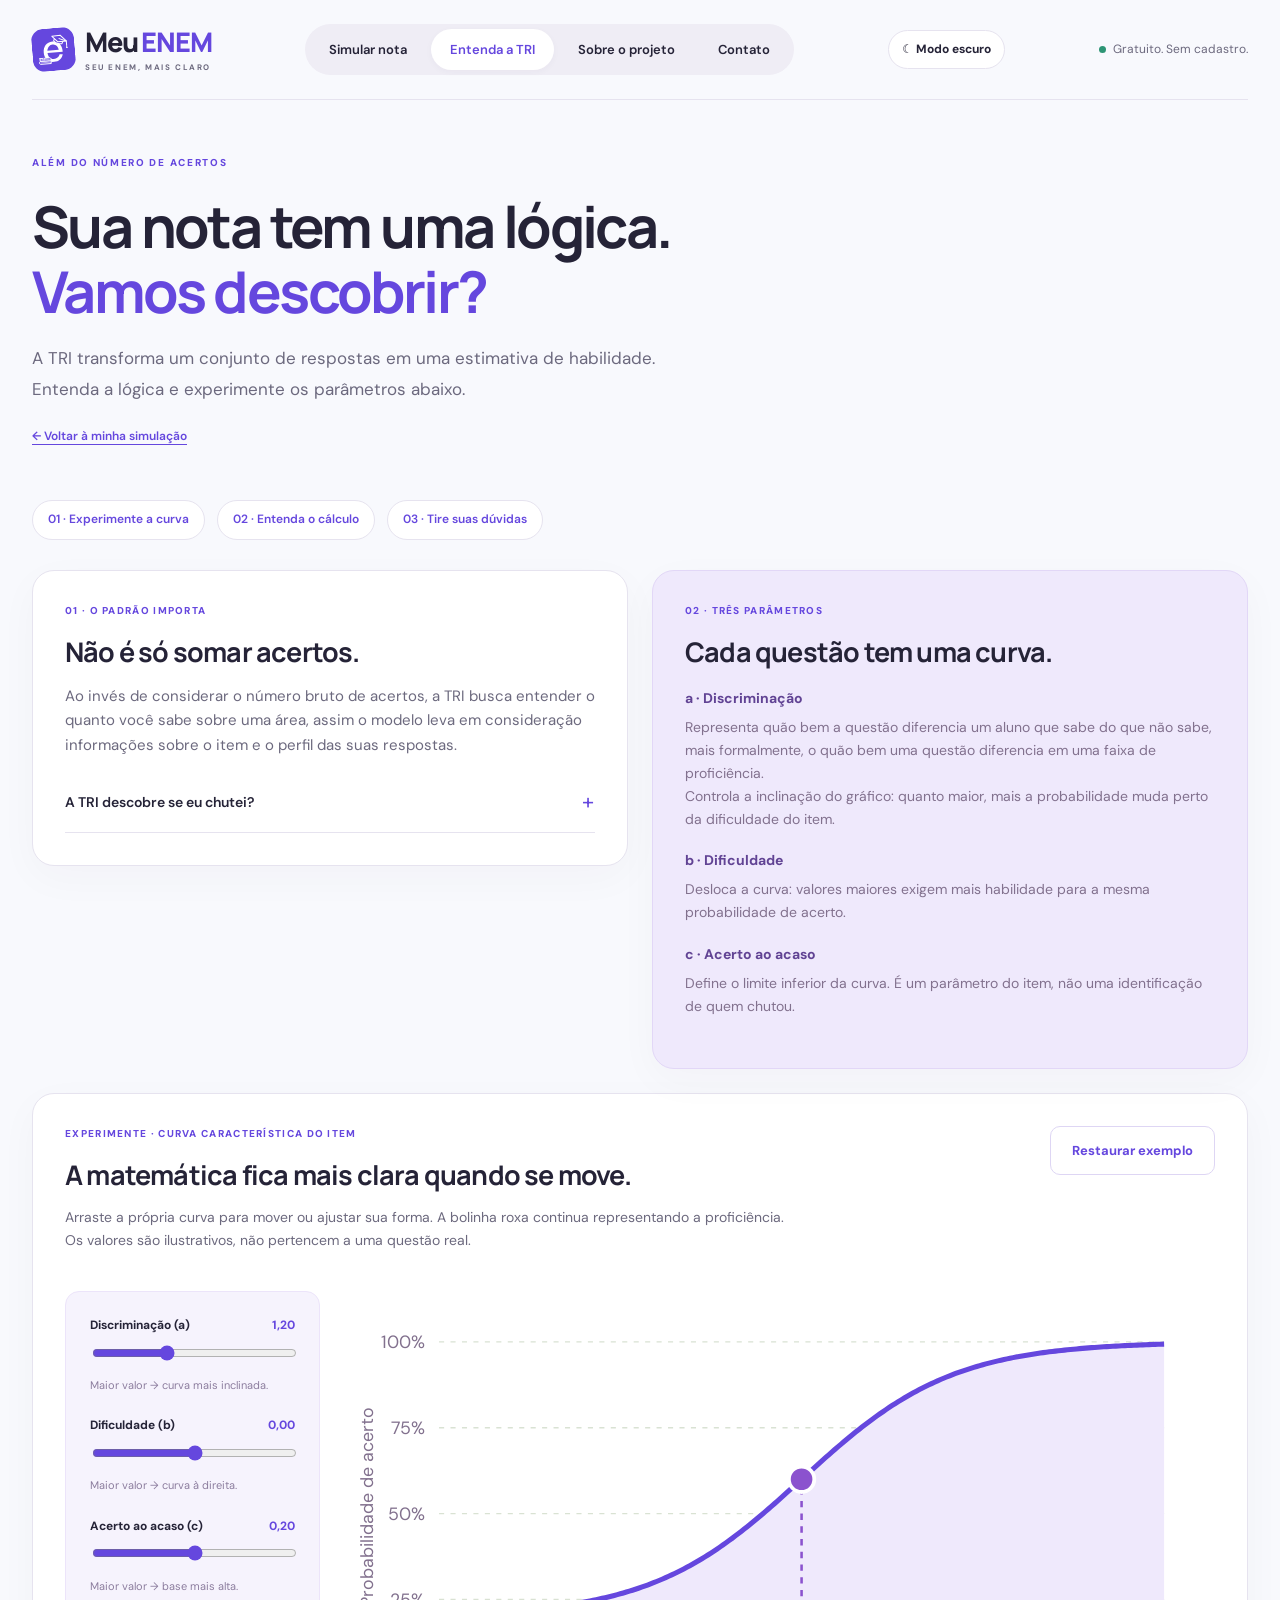
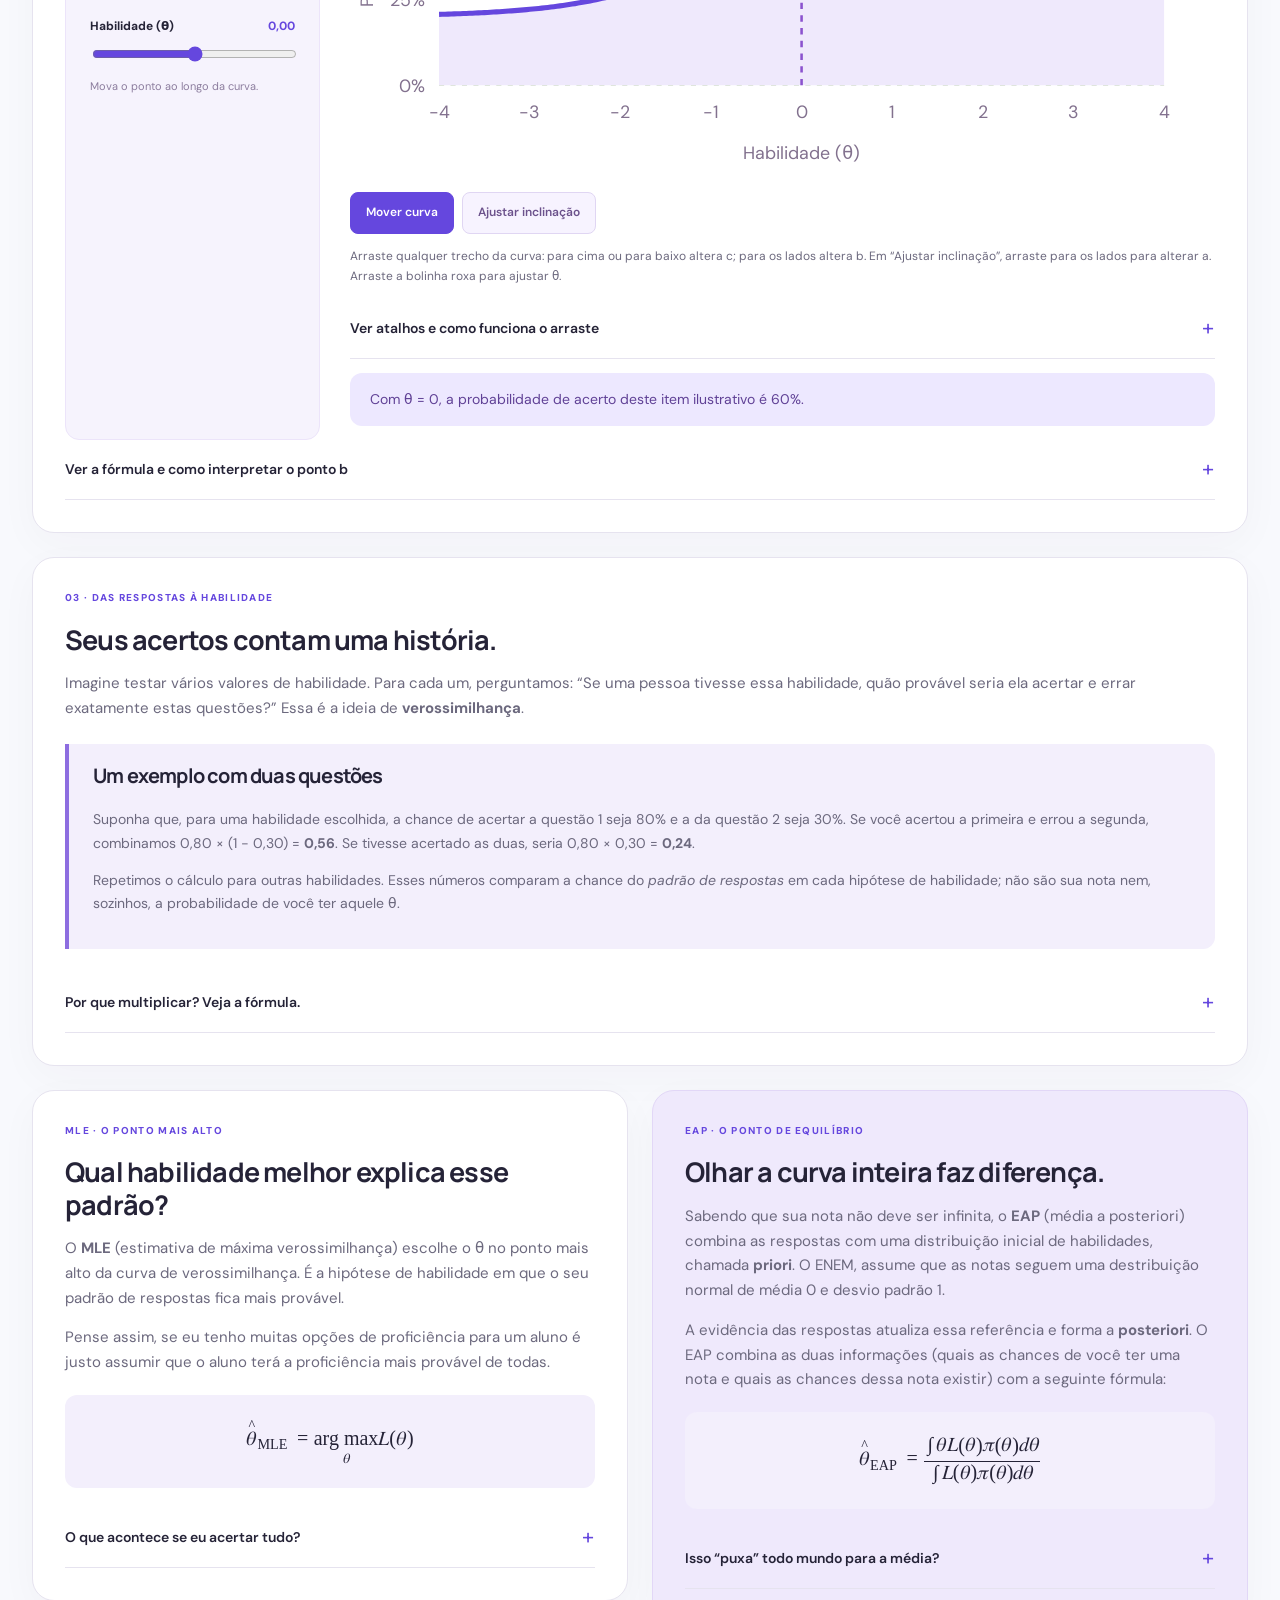
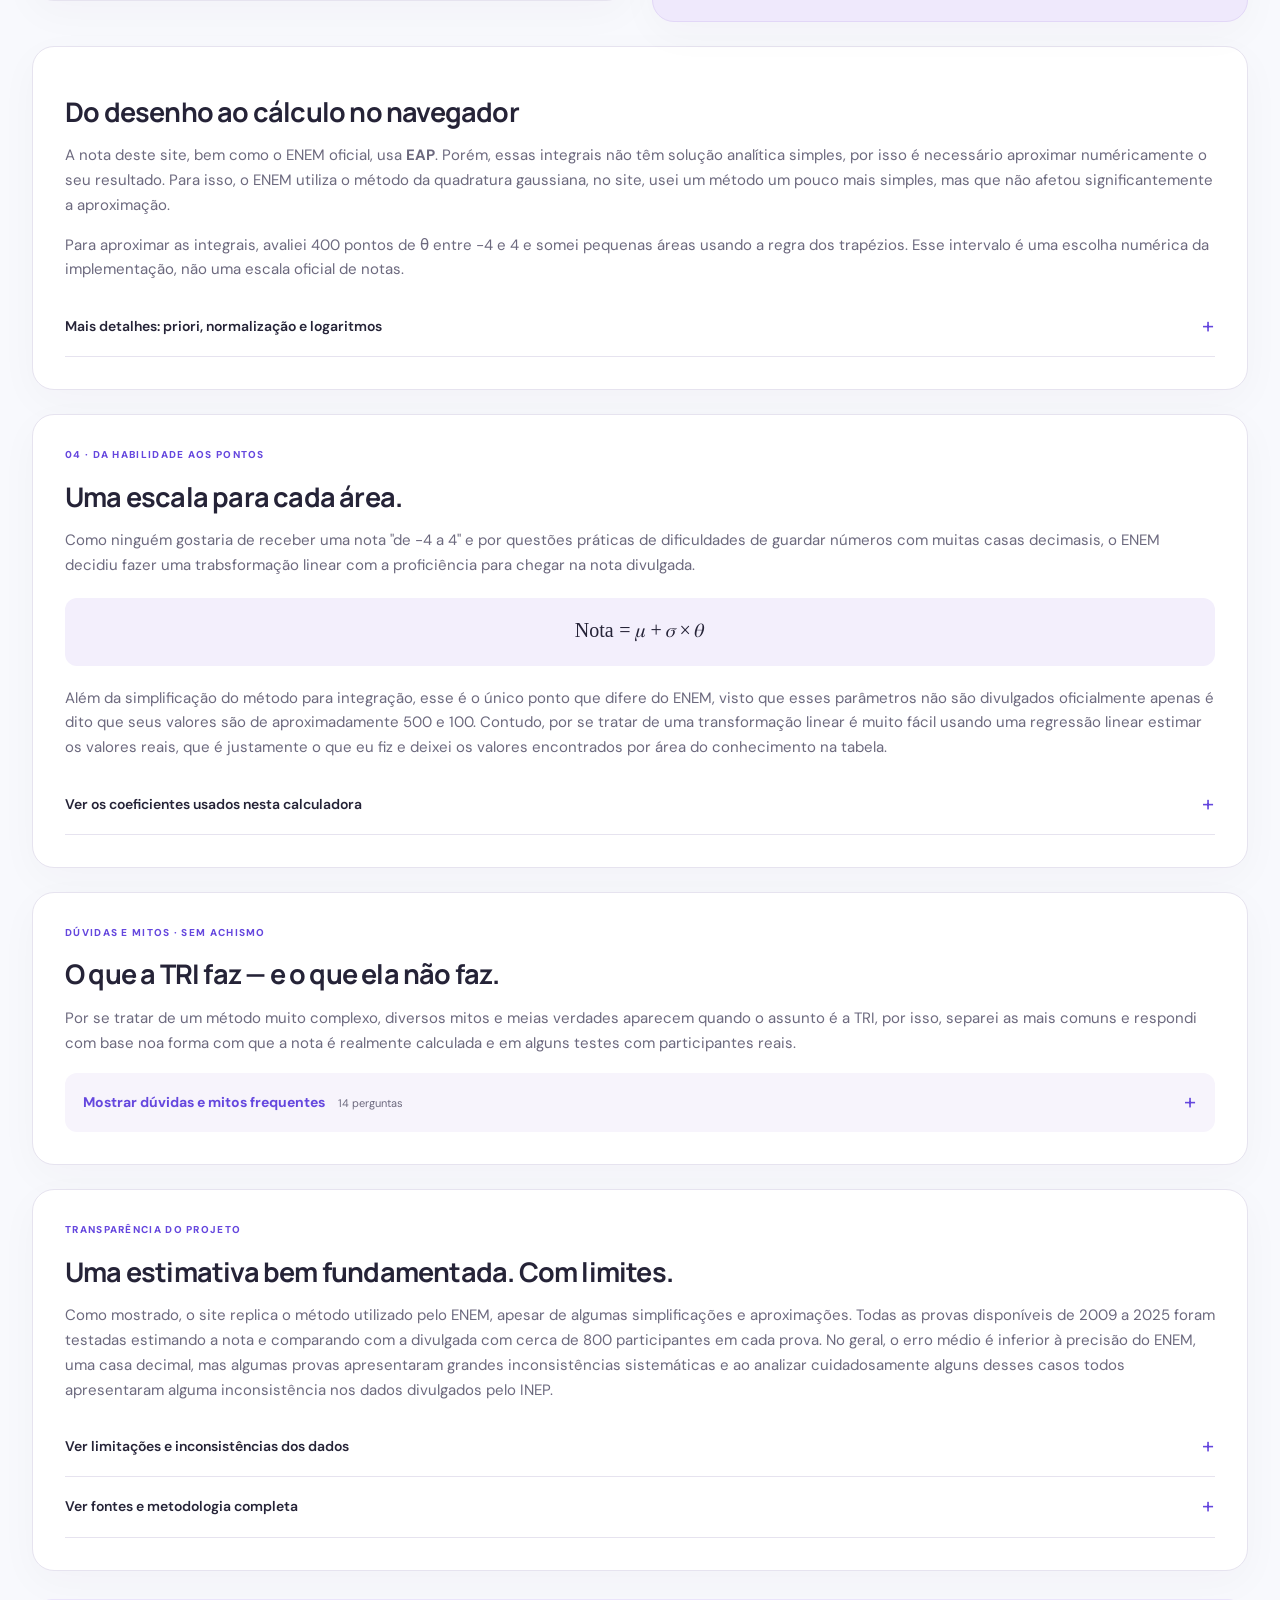
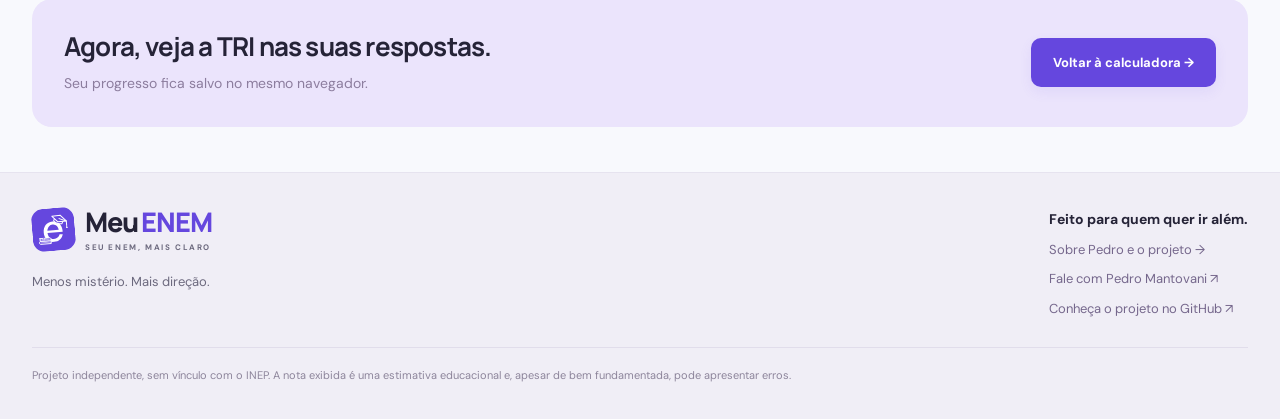
==== commit ef998026: "Modo escuro" ====
--- a/como-funciona.html
+++ b/como-funciona.html
@@ -1,162 +1,985 @@
 <!DOCTYPE html>
 <html lang="pt-BR">
-<head>
-<meta charset="UTF-8">
-<meta name="viewport" content="width=device-width, initial-scale=1.0">
-<title>Entenda a TRI • NotaViva</title>
-<meta name="description" content="Entenda a estimativa de nota do ENEM, explore a curva TRI e conheça o projeto.">
-<link rel="preconnect" href="https://fonts.googleapis.com">
-<link rel="preconnect" href="https://fonts.gstatic.com" crossorigin>
-<link href="https://fonts.googleapis.com/css2?family=DM+Sans:wght@400;500;600;700&family=Manrope:wght@400;500;600;700;800&display=swap" rel="stylesheet">
-<link rel="stylesheet" href="style.css">
-<meta name="theme-color" content="#6547de"><link rel="icon" type="image/svg+xml" href="favicon.svg"></head>
-<body><a class="skip-link" href="#conteudo">Pular para o conteúdo</a><nav class="topbar" aria-label="Navegação principal"><a class="brand" href="index.html" aria-label="NotaViva — início"><span class="brand-icon" aria-hidden="true"><svg viewBox="0 0 32 32" fill="none"><path d="M6 23V9l10 14V9M22 8l3 6 3-6" stroke="currentColor" stroke-width="3" stroke-linecap="round" stroke-linejoin="round"/></svg></span><span>nota<span class="brand-accent">viva</span><span class="brand-sub">SEU ENEM, MAIS CLARO</span></span></a><div class="nav-links"><a href="index.html" >Simular nota</a><a href="como-funciona.html" aria-current="page">Entenda a TRI</a><a href="sobre.html">Sobre o projeto</a><a href="contato.html" >Contato</a></div><span class="nav-note"><span class="live-dot"></span> Gratuito. Sem cadastro.</span></nav>
-<header class="page-intro"><span class="eyebrow">ALÉM DO NÚMERO DE ACERTOS</span><h1>Sua nota tem uma lógica.<br><em>Vamos descobrir?</em></h1><p>A TRI transforma um conjunto de respostas em uma estimativa de habilidade. Entenda a lógica e experimente os parâmetros abaixo.</p><a class="text-button" href="index.html">← Voltar à minha simulação</a></header>
-<main id="conteudo" class="learning-page"><nav class="learning-nav" aria-label="Nesta página"><a href="#laboratorio">01 · Experimente a curva</a><a href="#estimativa">02 · Entenda o cálculo</a><a href="#mitos">03 · Tire suas dúvidas</a></nav>
-<div class="learning-grid"><section class="card"><span class="card-label">01 · O PADRÃO IMPORTA</span><h2>Não é só somar acertos.</h2><p>Ao invés de considerar o número bruto de acertos, a TRI busca entender o quanto você sabe sobre uma área, assim o modelo leva em consideração informações sobre o item e o perfil das suas respostas.</p><details><summary>A TRI descobre se eu chutei?</summary><p>Ela não identifica com certeza um chute individual. O modelo considera uma probabilidade de acerto ao acaso e usa o conjunto das respostas para estimar a habilidade. Não há uma quantidade fixa de pontos que uma questão “vale” para todas as pessoas.</p></details></section>
-<section class="card tinted"><span class="card-label">02 · TRÊS PARÂMETROS</span><h2>Cada questão tem uma curva.</h2><dl class="parameter-list"><div><dt>a · Discriminação</dt><dd>Representa quão bem a questão diferencia um aluno que sabe do que não sabe, mais formalmente, o quão bem uma questão diferencia em uma faixa de proficiência.<br>Controla a inclinação do gráfico: quanto maior, mais a probabilidade muda perto da dificuldade do item.</dd></div><div><dt>b · Dificuldade</dt><dd>Desloca a curva: valores maiores exigem mais habilidade para a mesma probabilidade de acerto.</dd></div><div><dt>c · Acerto ao acaso</dt><dd>Define o limite inferior da curva. É um parâmetro do item, não uma identificação de quem chutou.</dd></div></dl></section></div>
-<section class="card interactive-card" id="laboratorio"><div class="section-heading"><div><span class="card-label">EXPERIMENTE · CURVA CARACTERÍSTICA DO ITEM</span><h2>A matemática fica mais clara quando se move.</h2><p>Arraste a própria curva para mover ou ajustar sua forma. A bolinha roxa continua representando a proficiência. Os valores são ilustrativos, não pertencem a uma questão real.</p></div><button id="reset-curve" class="btn-secondary" type="button">Restaurar exemplo</button></div>
-<div class="chart-layout"><div class="chart-controls">
-<label for="param-a">Discriminação (a) <output id="value-a" for="param-a">1,20</output></label><input id="param-a" type="range" min="0.2" max="3" step="0.05" value="1.2"><p>Maior valor → curva mais inclinada.</p>
-<label for="param-b">Dificuldade (b) <output id="value-b" for="param-b">0,00</output></label><input id="param-b" type="range" min="-3" max="3" step="0.1" value="0"><p>Maior valor → curva à direita.</p>
-<label for="param-c">Acerto ao acaso (c) <output id="value-c" for="param-c">0,20</output></label><input id="param-c" type="range" min="0" max="0.4" step="0.01" value="0.2"><p>Maior valor → base mais alta.</p>
-<label for="param-theta">Habilidade (θ) <output id="value-theta" for="param-theta">0,00</output></label><input id="param-theta" type="range" min="-4" max="4" step="0.1" value="0"><p>Mova o ponto ao longo da curva.</p>
-</div><div class="chart-display"><svg id="tri-chart-direct" viewBox="0 0 680 380" role="group" aria-labelledby="chart-title chart-desc"><title id="chart-title">Probabilidade de acerto por habilidade</title><desc id="chart-desc">Curva do modelo logístico de três parâmetros, atualizada pelos controles. A probabilidade no ponto selecionado também aparece abaixo.</desc><g id="chart-grid"></g><path id="curve-area" fill="#ede8ff"></path><path id="curve-path" fill="none" stroke="#6547de" stroke-width="4" pointer-events="none"></path><path id="curve-hit" fill="none" stroke="transparent" stroke-width="30" tabindex="0" role="slider" aria-label="Curva TRI: use as setas para mover e Shift mais esquerda ou direita para ajustar a inclinação"></path><line id="theta-line" stroke="#8b52ce" stroke-width="2" stroke-dasharray="5 5"></line><circle id="theta-dot" class="drag-handle" data-param="theta" tabindex="0" role="slider" aria-label="Habilidade theta: arraste horizontalmente" r="10" fill="#8b52ce" stroke="white" stroke-width="3"></circle><text x="355" y="368" text-anchor="middle">Habilidade (θ)</text><text x="18" y="170" transform="rotate(-90 18 170)" text-anchor="middle">Probabilidade de acerto</text></svg><div class="curve-toolbar" role="group" aria-label="Como manipular a curva"><button type="button" class="curve-mode active" data-mode="move" aria-pressed="true">Mover curva</button><button type="button" class="curve-mode" data-mode="scale" aria-pressed="false">Ajustar inclinação</button></div><p id="drag-instructions" class="input-help">Arraste qualquer trecho da curva: para cima ou para baixo altera c; para os lados altera b. Em “Ajustar inclinação”, arraste para os lados para alterar a. Arraste a bolinha roxa para ajustar θ.</p><details class="gesture-help"><summary>Ver atalhos e como funciona o arraste</summary><p>No computador, segure Shift ao arrastar a curva para ajustar sua inclinação sem trocar de modo. No celular, use os botões acima e arraste com o dedo. A curva sempre continua seguindo a fórmula TRI: mover para cima altera c, então a mudança não é uma translação rígida de toda a imagem.</p><p>Ao selecionar a curva com Tab: esquerda/direita muda b, cima/baixo muda c, e Shift + esquerda/direita muda a. Na bolinha roxa, as setas ajustam θ. Os controles ao lado continuam disponíveis.</p></details><p class="chart-readout" id="curve-readout" role="status" aria-live="polite"></p></div></div>
-<details><summary>Ver a fórmula e como interpretar o ponto b</summary><div class="math-block"><math xmlns="http://www.w3.org/1998/Math/MathML" display="block" aria-label="Probabilidade de acerto: c mais um menos c dividido por um mais e elevado a menos a vezes theta menos b"><mi>P</mi><mo>(</mo><mi>θ</mi><mo>)</mo><mo>=</mo><mi>c</mi><mo>+</mo><mfrac><mrow><mn>1</mn><mo>−</mo><mi>c</mi></mrow><mrow><mn>1</mn><mo>+</mo><msup><mi>e</mi><mrow><mo>−</mo><mi>a</mi><mo>(</mo><mi>θ</mi><mo>−</mo><mi>b</mi><mo>)</mo></mrow></msup></mrow></mfrac></math></div><p>Quando θ = b, a probabilidade é (1 + c) / 2. Com c = 0,20, isso corresponde a 60%, e não a 50%.</p></details></section>
-<section class="card" id="estimativa"><span class="card-label">03 · DAS RESPOSTAS À HABILIDADE</span><h2>Seus acertos contam uma história.</h2><p>Imagine testar vários valores de habilidade. Para cada um, perguntamos: “Se uma pessoa tivesse essa habilidade, quão provável seria ela acertar e errar exatamente estas questões?” Essa é a ideia de <strong>verossimilhança</strong>.</p><div class="worked-example"><h3>Um exemplo com duas questões</h3><p>Suponha que, para uma habilidade escolhida, a chance de acertar a questão 1 seja 80% e a da questão 2 seja 30%. Se você acertou a primeira e errou a segunda, combinamos 0,80 × (1 − 0,30) = <strong>0,56</strong>. Se tivesse acertado as duas, seria 0,80 × 0,30 = <strong>0,24</strong>.</p><p>Repetimos o cálculo para outras habilidades. Esses números comparam a chance do <em>padrão de respostas</em> em cada hipótese de habilidade; não são sua nota nem, sozinhos, a probabilidade de você ter aquele θ.</p></div><details><summary>Por que multiplicar? Veja a fórmula.</summary><p>Imagine que você quer medir a chance de em dois lançamentos consecutivos de uma moeda o resultado ser respectivamente cara e coroa. Para isso, basta multiplicar a probabilidade de cair cara pela probabilidade de cair coroa.<br>É a mesma coisa para os itens, supomos que eles são independentes entre si e multiplicamos cada probailidade indivudal de acerto ou erro.<br>Porém, como a probabilidade de acertar o item depende da proficiência, cada valor de θ tem uma probabilidade distinta de produzir determinado padrão de respostas. Por isso, fixamos θ, combinamos as probabilidades dos itens por multiplicação. Para um acerto usamos P; para um erro, 1 − P.</p><div class="math-block"><math xmlns="http://www.w3.org/1998/Math/MathML" display="block" aria-label="Verossimilhança: produto das probabilidades dos acertos e dos erros"><mi>L</mi><mo>(</mo><mi>θ</mi><mo>)</mo><mo>=</mo><munderover><mo>∏</mo><mrow><mi>i</mi><mo>=</mo><mn>1</mn></mrow><mi>n</mi></munderover><msup><mrow><msub><mi>P</mi><mi>i</mi></msub><mo>(</mo><mi>θ</mi><mo>)</mo></mrow><msub><mi>u</mi><mi>i</mi></msub></msup><msup><mrow><mo>[</mo><mn>1</mn><mo>−</mo><msub><mi>P</mi><mi>i</mi></msub><mo>(</mo><mi>θ</mi><mo>)</mo><mo>]</mo></mrow><mrow><mn>1</mn><mo>−</mo><msub><mi>u</mi><mi>i</mi></msub></mrow></msup></math></div><p>uᵢ vale 1 para acerto e 0 para erro. n é o número de itens válidos. O símbolo ∏ significa “multiplique todos estes fatores”.</p></details></section>
-<div class="learning-grid"><section class="card"><span class="card-label">MLE · O PONTO MAIS ALTO</span><h2>Qual habilidade melhor explica esse padrão?</h2><p>O <strong>MLE</strong> (estimativa de máxima verossimilhança) escolhe o θ no ponto mais alto da curva de verossimilhança. É a hipótese de habilidade em que o seu padrão de respostas fica mais provável.</p><p>Pense assim, se eu tenho muitas opções de proficiência para um aluno é justo assumir que o aluno terá a proficiência mais provável de todas.</p><div class="math-block"><math xmlns="http://www.w3.org/1998/Math/MathML" display="block" aria-label="Theta MLE é o valor de theta que maximiza a verossimilhança"><msub><mover><mi>θ</mi><mo>^</mo></mover><mtext>MLE</mtext></msub><mo>=</mo><munder><mtext>arg max</mtext><mi>θ</mi></munder><mi>L</mi><mo>(</mo><mi>θ</mi><mo>)</mo></math></div><details><summary>O que acontece se eu acertar tudo?</summary><p>Com parâmetros de discriminação positivos, acertar todos os itens faz a verossimilhança crescer quando θ aumenta. Sem restrições, gráfico não teria um pico e sua proficiência mais provável seria infinita, afinal se você acertou todas as questões como eu posso dizer se você sabe "3" ou "999999"?. Se errar tudo, ocorre um problema análogo no outro extremo. Esse é um dos motivos para o ENEM não usar esse método para escolher a proficiência.</p></details></section>
-<section class="card tinted"><span class="card-label">EAP · O PONTO DE EQUILÍBRIO</span><h2>Olhar a curva inteira faz diferença.</h2><p>Sabendo que sua nota não deve ser infinita, o <strong>EAP</strong> (média a posteriori) combina as respostas com uma distribuição inicial de habilidades, chamada <strong>priori</strong>. O ENEM, assume que as notas seguem uma destribuição normal de média 0 e desvio padrão 1.</p><p>A evidência das respostas atualiza essa referência e forma a <strong>posteriori</strong>. O EAP combina as duas informações (quais as chances de você ter uma nota e quais as chances dessa nota existir) com a seguinte fórmula:</p><div class="math-block"><math xmlns="http://www.w3.org/1998/Math/MathML" display="block" aria-label="EAP: integral de theta vezes verossimilhança vezes priori dividida pela integral de verossimilhança vezes priori"><msub><mover><mi>θ</mi><mo>^</mo></mover><mtext>EAP</mtext></msub><mo>=</mo><mfrac><mrow><mo>∫</mo><mi>θ</mi><mi>L</mi><mo>(</mo><mi>θ</mi><mo>)</mo><mi>π</mi><mo>(</mo><mi>θ</mi><mo>)</mo><mi>d</mi><mi>θ</mi></mrow><mrow><mo>∫</mo><mi>L</mi><mo>(</mo><mi>θ</mi><mo>)</mo><mi>π</mi><mo>(</mo><mi>θ</mi><mo>)</mo><mi>d</mi><mi>θ</mi></mrow></mfrac></math></div><details><summary>Isso “puxa” todo mundo para a média?</summary><p>A priori dá menos peso a habilidades muito extremas antes de considerar as respostas. Ela regulariza a estimativa, especialmente quando a prova fornece pouca informação. Quanto mais informativas forem as respostas, maior tende a ser a influência delas. O EAP não é uma penalização por chute e não é necessariamente menor que o MLE.</p><p>O máximo da posteriori seria outro método, chamado MAP. EAP usa a <strong>média</strong>, não o máximo.</p></details></section></div>
-<section class="card"><h2>Do desenho ao cálculo no navegador</h2><p>A nota deste site, bem como o ENEM oficial, usa <strong>EAP</strong>. Porém, essas integrais não têm solução analítica simples, por isso é necessário aproximar numéricamente o seu resultado. Para isso, o ENEM utiliza o método da quadratura gaussiana, no site, usei um método um pouco mais simples, mas que não afetou significantemente a aproximação. </p><p> Para aproximar as integrais, avaliei 400 pontos de θ entre −4 e 4 e somei pequenas áreas usando a regra dos trapézios. Esse intervalo é uma escolha numérica da implementação, não uma escala oficial de notas.</p><details><summary>Mais detalhes: priori, normalização e logaritmos</summary><div class="math-block"><math xmlns="http://www.w3.org/1998/Math/MathML" display="block" aria-label="Densidade normal padrão: e elevado a menos theta ao quadrado sobre dois, dividido pela raiz de dois pi"><mi>π</mi><mo>(</mo><mi>θ</mi><mo>)</mo><mo>=</mo><mfrac><msup><mi>e</mi><mrow><mo>−</mo><msup><mi>θ</mi><mn>2</mn></msup><mo>/</mo><mn>2</mn></mrow></msup><msqrt><mrow><mn>2</mn><mi>π</mi></mrow></msqrt></mfrac></math></div><p>Multiplicando L(θ) pela priori π(θ) e normalizando a curva para que sua área seja 1. A integral do numerador pondera cada θ pela altura dessa curva; dividir pela área total produz a média.</p><p>Multiplicar muitas probabilidades pequenas pode ultrapassar a precisão numérica do computador. Por isso, o código soma seus logaritmos e só depois reconstrói valores proporcionais à posteriori. Os itens marcados como anulados/abandonados nos dados são excluídos dessa conta.</p></details></section><div class="scale-section">
-<section class="card"><span class="card-label">04 · DA HABILIDADE AOS PONTOS</span><h2>Uma escala para cada área.</h2><p>Como ninguém gostaria de receber uma nota "de -4 a 4" e por questões práticas de dificuldades de guardar números com muitas casas decimasis, o ENEM decidiu fazer uma trabsformação linear com a proficiência para chegar na nota divulgada.</p><div class="math-block"><math xmlns="http://www.w3.org/1998/Math/MathML" display="block" aria-label="Nota igual a mu mais sigma vezes theta"><mtext>Nota</mtext><mo>=</mo><mi>μ</mi><mo>+</mo><mi>σ</mi><mo>×</mo><mi>θ</mi></math></div></p><p>Além da simplificação do método para integração, esse é o único ponto que difere do ENEM, visto que esses  parâmetros não são divulgados oficialmente apenas é dito que seus valores são de aproximadamente 500 e 100. Contudo, por se tratar de uma transformação linear é muito fácil usando uma regressão linear estimar os valores reais, que é justamente o que eu fiz e deixei os valores encontrados por área do conhecimento na tabela.<details><summary>Ver os coeficientes usados nesta calculadora</summary><div class="table-scroll"><table><caption>Valores implementados no script do site</caption><thead><tr><th>Área</th><th>μ</th><th>σ</th></tr></thead><tbody><tr><td>Linguagens</td><td>499,977</td><td>108,090</td></tr><tr><td>Humanas</td><td>501,487</td><td>112,315</td></tr><tr><td>Natureza</td><td>501,142</td><td>113,110</td></tr><tr><td>Matemática</td><td>500,016</td><td>129,654</td></tr></tbody></table></div></details></section></div>
-<section class="card myths" id="mitos"><span class="card-label">DÚVIDAS E MITOS · SEM ACHISMO</span><h2>O que a TRI faz — e o que ela não faz.</h2><p>Por se tratar de um método muito complexo, diversos mitos e meias verdades aparecem quando o assunto é a TRI, por isso, separei as mais comuns e respondi com base noa forma com que a nota é realmente calculada e em alguns testes com participantes reais.</p><details class="question-collection"><summary>Mostrar dúvidas e mitos frequentes <span class="question-count">14 perguntas</span></summary><div class="question-list"><details><summary>“Acertar uma questão difícil pode diminuir minha nota.”</summary><p>Não, Todo acerto te dará um pouco de nota, o probema é que esse pouco na prática pode variar de 0,01 pontos até cerca de 60 pontos em casos extremos. Não deixe de tentar acertar por medo de “incoerência”.</p></details><details><summary>“Mais acertos sempre significam uma nota maior.”</summary><p>Depende da comparação. Na sua mesma prova, transformar um erro em acerto sem mudar o restante melhora a estimativa. Entre duas pessoas com padrões diferentes, quem acertou mais não necessariamente tem a maior nota. São situações distintas.</p></details><details><summary>“Cada questão vale uma quantidade fixa de pontos.”</summary><p>Não. A nota vem do conjunto das respostas e dos três parâmetros dos itens. Nem toda questão difícil tem impacto maior que uma fácil. O impacto exibido pela calculadora é uma simulação para o seu cartão, não um peso fixo somável.</p></details><details><summary>“É melhor deixar em branco do que errar.”</summary><p>Não, o ENEM só sabe se você acertou ou errou um item. Branco, dupla marcação, alternativa obviamente falsa e alternativa pegadinha entram todos como erro. Por isso, é sempre melhor errar tentando do que não tentar, SEMPRE marque uma e apenas uma alternativa para que tenha chance de acertar e ganhar nota.</p></details><details><summary>“Uma alternativa quase certa perde menos pontos.”</summary><p>Não. Para o cálculo TRI de itens dicotômicos, importa se a resposta coincide com o gabarito. As alternativas erradas têm o mesmo tratamento; não há crédito parcial por um bom distrator.</p></details><details><summary>“Questão anulada dá pontos para todo mundo.”</summary><p>Não é um bônus fixo. Um item desconsiderado fica fora da estimação. Nesta calculadora, itens com IN_ITEM_ABAN = 1 não entram na verossimilhança e têm impacto zero ao inverter a resposta. Para o ENEM é como se essa questão nunca tivesse existido.</p></details><details><summary>“A nota das áreas objetivas vai obrigatoriamente de 0 a 1000.”</summary><p>Não é uma porcentagem de acertos nem uma escala com esses limites fixos. A transformação de habilidade em nota e os itens da prova determinam os extremos possíveis. Não confunda a escala das áreas objetivas com a avaliação da redação.</p></details><details><summary>“Errar uma questão fácil arruína toda a prova.”</summary><p>Um erro afeta a evidência sobre habilidade, mas não existe uma punição automática que anule os demais acertos. O efeito depende do item e do padrão completo. Vale estudar os fundamentos, sem tentar adivinhar a classificação de cada questão durante a prova.</p></details><details><summary>“O sistema sabe exatamente quais respostas eu chutei.”</summary><p>Não. O parâmetro c representa o limite inferior da probabilidade de acerto no modelo; ele não é um detector individual de chute. A estimativa considera o conjunto de respostas.</p></details><details><summary>“A dificuldade é só a porcentagem de pessoas que errou naquele ano.”</summary><p>Não. A calibração relaciona respostas de participantes e habilidade, estimando os parâmetros psicométricos dos itens. O percentual bruto de acertos depende também do grupo avaliado e não é a mesma coisa que o parâmetro b.</p></details><details><summary>“A TRI é secreta e só o ENEM usa.”</summary><p>A TRI é uma família pública de modelos estatísticos utilizada em diferentes avaliações ao redor do mundo todo (especialmente em exames de larga escala, ex: PISA, SAT, TOEFL, entre outros). O Inep publica documentos metodológicos e microdados. Apesar de ser um grande passo para transparência, eu ainda considero insuficiente dado a importância do exame, sendo esse um dos principais motivos de eu ter feito esse site.</p></details><details><summary>“Com o mesmo número de acertos, duas pessoas terão a mesma nota.”</summary><p>Não necessariamente. Elas podem ter acertado itens diferentes. A TRI usa o padrão de respostas, não apenas a contagem. Por outro lado, para os mesmos itens e o mesmo padrão de acerto/erro, este modelo gera a mesma estimativa.</p></details><details><summary>“EAP e MLE são duas formas de arredondar a nota.”</summary><p>Não. São métodos para estimar a habilidade antes da conversão para pontos. MLE busca o pico da verossimilhança; EAP usa a média da posteriori, incluindo uma priori. O arredondamento da nota vem depois.</p></details><details><summary>Como usar isso para estudar e fazer a prova?</summary><p>Busque acertar o máximo possível, consolide os conteúdos básicos e treine a gestão do tempo. Pular temporariamente uma questão demorada pode ajudar a avançar. Não use a TRI como motivo para deixar uma alternativa em branco ou evitar questões difíceis.</p></details></div></details></section>
-<section class="card research-card"><span class="card-label">TRANSPARÊNCIA DO PROJETO</span><h2>Uma estimativa bem fundamentada. Com limites.</h2><p>Como mostrado, o site replica o método utilizado pelo ENEM, apesar de algumas simplificações e aproximações. Todas as provas disponíveis de 2009 a 2025 foram testadas estimando a nota e comparando com a divulgada com cerca de 800 participantes em cada prova. No geral, o erro médio é inferior à precisão do ENEM, uma casa decimal, mas algumas provas apresentaram grandes inconsistências sistemáticas e ao analizar cuidadosamente alguns desses casos todos apresentaram alguma inconsistência nos dados divulgados pelo INEP.</p><details><summary>Ver limitações e inconsistências dos dados</summary><p>Das 603 provas analisadas 56 apresentaram resultados típicos de inconsistências sistemáticas, ou seja, uma combinação de erro alto, viés negativo e características similares entre si, ex: erro alto em todas as provas de Linguagens de determinado ano.</p><p>Dentre os casos analisados, foram identificadas nas provas de Linguagens de 2015 a 2021, uma sequência “99999” nos microdados representava a língua não escolhida, enquanto nos outros anos eram apresentados apenas os 45 itens feitos pelo participante. Essa inconsistencia impedia a correção correta da prova e provocava erros muito acima do esperado, ao remover essa representação dos dados o erro retornou ao patamar esperado.</p><p>Também foi identificado o caso de um participante com o código da prova incorreto nos microdados, isso produzia um erro elevado a um único participante e ao corrigir seu código de prova as estimativas também se normalizavam.</p><p>Em casos assim, apesar do erro amostral ser elevado como o problema está relacionado aos dados dos participantes a estimativa no site estaria correta. Contudo, também foram identificados casos como o de gabarito errado nos microdados, em casos assim, em que o problema reside nos itens, uma estimativa feita no site também estaria errada.</p><p>Assim, uma prova com erro elevado pode ter diversas causas e significar ou não uma estimativa incorreta. A melhor solução seria a análise individual de cada uma das provas inconsistentes, mas isso seria custoso e pouco benéfico, visto que no geral são provas muito específicas e pouco feitas. Por isso, sempre que quiser estimar uma prova com erro alto, verifique se alguma prova equivalente não possui um erro tão elevado, ou trate os resultados com muita cautela.</p><p>Já nos casos de erro normal, as estimativas tendem a ser extremamente precisas e úteis, mas não deixam de ser estimativas e apersar do resultado consistente com o de milhares de participantes é impossível garantir que a nota estimada realmente seria sua nota oficial no exame e deve e, por isso, também deve ser tratado com cuidado. Um bom parâmetro para entender se a estimativa faz sentido é comparar sua nota com a de outras provas da mesma área, visto que a escala é a mesma e se está medindo "quanto se sabe" de determinada área, o que faz as notas serem bem mais estáveis e comparáveis entre si.</p></details>
-<details><summary>Ver fontes e metodologia completa</summary><p>Todo procedimento para cálculo da nota é baseado nos documentos oficiais divulgados pelo INEP que explicam como a nota é calculada. Antes de se tornar um site, o projeto foi desenvolvido como uma ferramenta de código puro em Python. No repositório público desse projeto esses desafios, análises e explicações a respeito do funcionamento da nota estão mais detalhadas e podem ser acessadas por qualquer um, além dos códigos para testes em massa estarem disponíveis para assegurar a reprodutibilidade.</p><p>O site também tem o código aberto e pertence a outro repositório, sinta-se à vontade para explorá-lo, enviar sugestões, reportar bugs ou contribuir com o projeto.</p><ul><li><a href="https://github.com/pedro-mantovani/calculadora_ENEM" target="_blank" rel="noopener noreferrer">Repositório original: código, metodologia e resultados ↗</a></li><li><a href="https://github.com/pedro-mantovani/site_calculadora_ENEM" target="_blank" rel="noopener noreferrer">Repositório do site ↗</a></li><li><a href="https://download.inep.gov.br/publicacoes/institucionais/avaliacoes_e_exames_da_educacao_basica/entenda_a_sua_nota_no_enem_guia_do_participante.pdf" target="_blank" rel="noopener noreferrer">Inep: Entenda sua nota no ENEM ↗</a></li><li><a href="https://www.gov.br/inep/pt-br/acesso-a-informacao/dados-abertos/microdados/enem" target="_blank" rel="noopener noreferrer">Inep: microdados do ENEM ↗</a></li></ul></details></section>
-<div class="page-cta"><div><h2>Agora, veja a TRI nas suas respostas.</h2><p>Seu progresso fica salvo no mesmo navegador.</p></div><a class="btn-primary" href="index.html">Voltar à calculadora →</a></div></main>
-<footer><div><a class="brand" href="index.html" aria-label="NotaViva — início"><span class="brand-icon" aria-hidden="true"><svg viewBox="0 0 32 32" fill="none"><path d="M6 23V9l10 14V9M22 8l3 6 3-6" stroke="currentColor" stroke-width="3" stroke-linecap="round" stroke-linejoin="round"/></svg></span><span>nota<span class="brand-accent">viva</span><span class="brand-sub">SEU ENEM, MAIS CLARO</span></span></a><p>Menos mistério. Mais direção.</p></div><div class="footer-contact"><strong>Feito para quem quer ir além.</strong><a href="sobre.html">Sobre Pedro e o projeto →</a><a href="mailto:pedro.mantovani6@usp.br">Fale com Pedro Mantovani ↗</a><a href="https://github.com/pedro-mantovani/site_calculadora_ENEM" target="_blank" rel="noopener noreferrer">Conheça o projeto no GitHub ↗</a></div><small>Projeto independente, sem vínculo com o INEP. A nota exibida é uma estimativa educacional e, apesar de bem fundamentada, pode apresentar erros.</small></footer><script src="script.js"></script><script>
-(() => {
-  "use strict";
-  // Interação específica desta página, para atualizar apenas este HTML.
-  const chart = document.getElementById("tri-chart-direct");
-  if (!chart) return;
-  const grid = document.getElementById("chart-grid");
-  const sliders = Object.fromEntries(["a", "b", "c", "theta"].map(id => [id, document.getElementById("param-" + id)]));
-  const hit = document.getElementById("curve-hit");
-  const dot = document.getElementById("theta-dot");
-  const x = t => 70 + (t + 4) / 8 * 570;
-  const y = p => 310 - p * 270;
-  const val = id => Number(sliders[id].value);
-  let mode = "move";
-  let drag = null;
-  const svgNS = "http://www.w3.org/2000/svg";
-  const add = (tag, attrs, text) => {
-    const node = document.createElementNS(svgNS, tag);
-    Object.entries(attrs).forEach(([name, value]) => node.setAttribute(name, value));
-    if (text !== undefined) node.textContent = text;
-    grid.appendChild(node);
-  };
-  grid.replaceChildren();
-  for (let i = 0; i <= 4; i++) {
-    const p = i / 4;
-    add("line", { x1:70, x2:640, y1:y(p), y2:y(p), stroke:"#d9e2d3", "stroke-dasharray":"4 5" });
-    add("text", { x:59, y:y(p)+5, "text-anchor":"end" }, (p * 100) + "%");
-  }
-  for (let t = -4; t <= 4; t++) add("text", {x:x(t), y:336, "text-anchor":"middle"}, t);
+  <head>
+    <meta charset="UTF-8" />
+    <meta name="viewport" content="width=device-width, initial-scale=1.0" />
+    <title>Entenda a TRI • Meu ENEM</title>
+    <meta
+      name="description"
+      content="Entenda a estimativa de nota do ENEM, explore a curva TRI e conheça o projeto."
+    />
+    <link rel="preconnect" href="https://fonts.googleapis.com" />
+    <link rel="preconnect" href="https://fonts.gstatic.com" crossorigin />
+    <link
+      href="https://fonts.googleapis.com/css2?family=DM+Sans:wght@400;500;600;700&family=Manrope:wght@400;500;600;700;800&display=swap"
+      rel="stylesheet"
+    />
+    <script src="theme.js"></script>
+    <link rel="stylesheet" href="style.css" />
+    <meta name="theme-color" content="#6547de" />
+    <link rel="icon" type="image/svg+xml" href="favicon.svg" />
+  </head>
+  <body>
+    <a class="skip-link" href="#conteudo">Pular para o conteúdo</a>
+    <nav class="topbar" aria-label="Navegação principal">
+      <a class="brand" href="index.html" aria-label="Meu ENEM — início"
+        ><span class="brand-icon" aria-hidden="true"
+          ><img src="favicon.svg" alt="" width="43" height="43" /></span
+        ><span
+          >Meu <span class="brand-accent">ENEM</span
+          ><span class="brand-sub">SEU ENEM, MAIS CLARO</span></span
+        ></a
+      >
+      <div class="nav-links">
+        <a href="index.html">Simular nota</a
+        ><a href="como-funciona.html" aria-current="page">Entenda a TRI</a
+        ><a href="sobre.html">Sobre o projeto</a><a href="contato.html">Contato</a>
+      </div>
+      <button class="theme-toggle" type="button" aria-pressed="false">Modo escuro</button
+      ><span class="nav-note"><span class="live-dot"></span> Gratuito. Sem cadastro.</span>
+    </nav>
+    <header class="page-intro">
+      <span class="eyebrow">ALÉM DO NÚMERO DE ACERTOS</span>
+      <h1>Sua nota tem uma lógica.<br /><em>Vamos descobrir?</em></h1>
+      <p>
+        A TRI transforma um conjunto de respostas em uma estimativa de habilidade. Entenda a lógica
+        e experimente os parâmetros abaixo.
+      </p>
+      <a class="text-button" href="index.html">← Voltar à minha simulação</a>
+    </header>
+    <main id="conteudo" class="learning-page">
+      <nav class="learning-nav" aria-label="Nesta página">
+        <a href="#laboratorio">01 · Experimente a curva</a
+        ><a href="#estimativa">02 · Entenda o cálculo</a><a href="#mitos">03 · Tire suas dúvidas</a>
+      </nav>
+      <div class="learning-grid">
+        <section class="card">
+          <span class="card-label">01 · O PADRÃO IMPORTA</span>
+          <h2>Não é só somar acertos.</h2>
+          <p>
+            Ao invés de considerar o número bruto de acertos, a TRI busca entender o quanto você
+            sabe sobre uma área, assim o modelo leva em consideração informações sobre o item e o
+            perfil das suas respostas.
+          </p>
+          <details>
+            <summary>A TRI descobre se eu chutei?</summary>
+            <p>
+              Ela não identifica com certeza um chute individual. O modelo considera uma
+              probabilidade de acerto ao acaso e usa o conjunto das respostas para estimar a
+              habilidade. Não há uma quantidade fixa de pontos que uma questão “vale” para todas as
+              pessoas.
+            </p>
+          </details>
+        </section>
+        <section class="card tinted">
+          <span class="card-label">02 · TRÊS PARÂMETROS</span>
+          <h2>Cada questão tem uma curva.</h2>
+          <dl class="parameter-list">
+            <div>
+              <dt>a · Discriminação</dt>
+              <dd>
+                Representa quão bem a questão diferencia um aluno que sabe do que não sabe, mais
+                formalmente, o quão bem uma questão diferencia em uma faixa de proficiência.<br />Controla
+                a inclinação do gráfico: quanto maior, mais a probabilidade muda perto da
+                dificuldade do item.
+              </dd>
+            </div>
+            <div>
+              <dt>b · Dificuldade</dt>
+              <dd>
+                Desloca a curva: valores maiores exigem mais habilidade para a mesma probabilidade
+                de acerto.
+              </dd>
+            </div>
+            <div>
+              <dt>c · Acerto ao acaso</dt>
+              <dd>
+                Define o limite inferior da curva. É um parâmetro do item, não uma identificação de
+                quem chutou.
+              </dd>
+            </div>
+          </dl>
+        </section>
+      </div>
+      <section class="card interactive-card" id="laboratorio">
+        <div class="section-heading">
+          <div>
+            <span class="card-label">EXPERIMENTE · CURVA CARACTERÍSTICA DO ITEM</span>
+            <h2>A matemática fica mais clara quando se move.</h2>
+            <p>
+              Arraste a própria curva para mover ou ajustar sua forma. A bolinha roxa continua
+              representando a proficiência. Os valores são ilustrativos, não pertencem a uma questão
+              real.
+            </p>
+          </div>
+          <button id="reset-curve" class="btn-secondary" type="button">Restaurar exemplo</button>
+        </div>
+        <div class="chart-layout">
+          <div class="chart-controls">
+            <label for="param-a"
+              >Discriminação (a) <output id="value-a" for="param-a">1,20</output></label
+            ><input id="param-a" type="range" min="0.2" max="3" step="0.05" value="1.2" />
+            <p>Maior valor → curva mais inclinada.</p>
+            <label for="param-b"
+              >Dificuldade (b) <output id="value-b" for="param-b">0,00</output></label
+            ><input id="param-b" type="range" min="-3" max="3" step="0.1" value="0" />
+            <p>Maior valor → curva à direita.</p>
+            <label for="param-c"
+              >Acerto ao acaso (c) <output id="value-c" for="param-c">0,20</output></label
+            ><input id="param-c" type="range" min="0" max="0.4" step="0.01" value="0.2" />
+            <p>Maior valor → base mais alta.</p>
+            <label for="param-theta"
+              >Habilidade (θ) <output id="value-theta" for="param-theta">0,00</output></label
+            ><input id="param-theta" type="range" min="-4" max="4" step="0.1" value="0" />
+            <p>Mova o ponto ao longo da curva.</p>
+          </div>
+          <div class="chart-display">
+            <svg
+              id="tri-chart-direct"
+              viewBox="0 0 680 380"
+              role="group"
+              aria-labelledby="chart-title chart-desc"
+            >
+              <title id="chart-title">Probabilidade de acerto por habilidade</title>
+              <desc id="chart-desc">
+                Curva do modelo logístico de três parâmetros, atualizada pelos controles. A
+                probabilidade no ponto selecionado também aparece abaixo.
+              </desc>
+              <g id="chart-grid"></g>
+              <path id="curve-area" fill="#efe9fc"></path>
+              <path
+                id="curve-path"
+                fill="none"
+                stroke="#6547de"
+                stroke-width="4"
+                pointer-events="none"
+              ></path>
+              <path
+                id="curve-hit"
+                fill="none"
+                stroke="transparent"
+                stroke-width="30"
+                tabindex="0"
+                role="slider"
+                aria-label="Curva TRI: use as setas para mover e Shift mais esquerda ou direita para ajustar a inclinação"
+              ></path>
+              <line id="theta-line" stroke="#8b52ce" stroke-width="2" stroke-dasharray="5 5"></line>
+              <circle
+                id="theta-dot"
+                class="drag-handle"
+                data-param="theta"
+                tabindex="0"
+                role="slider"
+                aria-label="Habilidade theta: arraste horizontalmente"
+                r="10"
+                fill="#8b52ce"
+                stroke="white"
+                stroke-width="3"
+              ></circle>
+              <text x="355" y="368" text-anchor="middle">Habilidade (θ)</text>
+              <text x="18" y="170" transform="rotate(-90 18 170)" text-anchor="middle">
+                Probabilidade de acerto
+              </text>
+            </svg>
+            <div class="curve-toolbar" role="group" aria-label="Como manipular a curva">
+              <button type="button" class="curve-mode active" data-mode="move" aria-pressed="true">
+                Mover curva</button
+              ><button type="button" class="curve-mode" data-mode="scale" aria-pressed="false">
+                Ajustar inclinação
+              </button>
+            </div>
+            <p id="drag-instructions" class="input-help">
+              Arraste qualquer trecho da curva: para cima ou para baixo altera c; para os lados
+              altera b. Em “Ajustar inclinação”, arraste para os lados para alterar a. Arraste a
+              bolinha roxa para ajustar θ.
+            </p>
+            <details class="gesture-help">
+              <summary>Ver atalhos e como funciona o arraste</summary>
+              <p>
+                No computador, segure Shift ao arrastar a curva para ajustar sua inclinação sem
+                trocar de modo. No celular, use os botões acima e arraste com o dedo. A curva sempre
+                continua seguindo a fórmula TRI: mover para cima altera c, então a mudança não é uma
+                translação rígida de toda a imagem.
+              </p>
+              <p>
+                Ao selecionar a curva com Tab: esquerda/direita muda b, cima/baixo muda c, e Shift +
+                esquerda/direita muda a. Na bolinha roxa, as setas ajustam θ. Os controles ao lado
+                continuam disponíveis.
+              </p>
+            </details>
+            <p class="chart-readout" id="curve-readout" role="status" aria-live="polite"></p>
+          </div>
+        </div>
+        <details>
+          <summary>Ver a fórmula e como interpretar o ponto b</summary>
+          <div class="math-block">
+            <math
+              xmlns="http://www.w3.org/1998/Math/MathML"
+              display="block"
+              aria-label="Probabilidade de acerto: c mais um menos c dividido por um mais e elevado a menos a vezes theta menos b"
+              ><mi>P</mi><mo>(</mo><mi>θ</mi><mo>)</mo><mo>=</mo><mi>c</mi><mo>+</mo
+              ><mfrac
+                ><mrow><mn>1</mn><mo>−</mo><mi>c</mi></mrow
+                ><mrow
+                  ><mn>1</mn><mo>+</mo
+                  ><msup
+                    ><mi>e</mi
+                    ><mrow
+                      ><mo>−</mo><mi>a</mi><mo>(</mo><mi>θ</mi><mo>−</mo><mi>b</mi><mo>)</mo></mrow
+                    ></msup
+                  ></mrow
+                ></mfrac
+              ></math
+            >
+          </div>
+          <p>
+            Quando θ = b, a probabilidade é (1 + c) / 2. Com c = 0,20, isso corresponde a 60%, e não
+            a 50%.
+          </p>
+        </details>
+      </section>
+      <section class="card" id="estimativa">
+        <span class="card-label">03 · DAS RESPOSTAS À HABILIDADE</span>
+        <h2>Seus acertos contam uma história.</h2>
+        <p>
+          Imagine testar vários valores de habilidade. Para cada um, perguntamos: “Se uma pessoa
+          tivesse essa habilidade, quão provável seria ela acertar e errar exatamente estas
+          questões?” Essa é a ideia de <strong>verossimilhança</strong>.
+        </p>
+        <div class="worked-example">
+          <h3>Um exemplo com duas questões</h3>
+          <p>
+            Suponha que, para uma habilidade escolhida, a chance de acertar a questão 1 seja 80% e a
+            da questão 2 seja 30%. Se você acertou a primeira e errou a segunda, combinamos 0,80 ×
+            (1 − 0,30) = <strong>0,56</strong>. Se tivesse acertado as duas, seria 0,80 × 0,30 =
+            <strong>0,24</strong>.
+          </p>
+          <p>
+            Repetimos o cálculo para outras habilidades. Esses números comparam a chance do
+            <em>padrão de respostas</em> em cada hipótese de habilidade; não são sua nota nem,
+            sozinhos, a probabilidade de você ter aquele θ.
+          </p>
+        </div>
+        <details>
+          <summary>Por que multiplicar? Veja a fórmula.</summary>
+          <p>
+            Imagine que você quer medir a chance de em dois lançamentos consecutivos de uma moeda o
+            resultado ser respectivamente cara e coroa. Para isso, basta multiplicar a probabilidade
+            de cair cara pela probabilidade de cair coroa.<br />É a mesma coisa para os itens,
+            supomos que eles são independentes entre si e multiplicamos cada probailidade indivudal
+            de acerto ou erro.<br />Porém, como a probabilidade de acertar o item depende da
+            proficiência, cada valor de θ tem uma probabilidade distinta de produzir determinado
+            padrão de respostas. Por isso, fixamos θ, combinamos as probabilidades dos itens por
+            multiplicação. Para um acerto usamos P; para um erro, 1 − P.
+          </p>
+          <div class="math-block">
+            <math
+              xmlns="http://www.w3.org/1998/Math/MathML"
+              display="block"
+              aria-label="Verossimilhança: produto das probabilidades dos acertos e dos erros"
+              ><mi>L</mi><mo>(</mo><mi>θ</mi><mo>)</mo><mo>=</mo
+              ><munderover
+                ><mo>∏</mo><mrow><mi>i</mi><mo>=</mo><mn>1</mn></mrow
+                ><mi>n</mi></munderover
+              ><msup
+                ><mrow
+                  ><msub><mi>P</mi><mi>i</mi></msub
+                  ><mo>(</mo><mi>θ</mi><mo>)</mo></mrow
+                ><msub><mi>u</mi><mi>i</mi></msub></msup
+              ><msup
+                ><mrow
+                  ><mo>[</mo><mn>1</mn><mo>−</mo><msub><mi>P</mi><mi>i</mi></msub
+                  ><mo>(</mo><mi>θ</mi><mo>)</mo><mo>]</mo></mrow
+                ><mrow
+                  ><mn>1</mn><mo>−</mo><msub><mi>u</mi><mi>i</mi></msub></mrow
+                ></msup
+              ></math
+            >
+          </div>
+          <p>
+            uᵢ vale 1 para acerto e 0 para erro. n é o número de itens válidos. O símbolo ∏
+            significa “multiplique todos estes fatores”.
+          </p>
+        </details>
+      </section>
+      <div class="learning-grid">
+        <section class="card">
+          <span class="card-label">MLE · O PONTO MAIS ALTO</span>
+          <h2>Qual habilidade melhor explica esse padrão?</h2>
+          <p>
+            O <strong>MLE</strong> (estimativa de máxima verossimilhança) escolhe o θ no ponto mais
+            alto da curva de verossimilhança. É a hipótese de habilidade em que o seu padrão de
+            respostas fica mais provável.
+          </p>
+          <p>
+            Pense assim, se eu tenho muitas opções de proficiência para um aluno é justo assumir que
+            o aluno terá a proficiência mais provável de todas.
+          </p>
+          <div class="math-block">
+            <math
+              xmlns="http://www.w3.org/1998/Math/MathML"
+              display="block"
+              aria-label="Theta MLE é o valor de theta que maximiza a verossimilhança"
+              ><msub
+                ><mover><mi>θ</mi><mo>^</mo></mover
+                ><mtext>MLE</mtext></msub
+              ><mo>=</mo><munder><mtext>arg max</mtext><mi>θ</mi></munder
+              ><mi>L</mi><mo>(</mo><mi>θ</mi><mo>)</mo></math
+            >
+          </div>
+          <details>
+            <summary>O que acontece se eu acertar tudo?</summary>
+            <p>
+              Com parâmetros de discriminação positivos, acertar todos os itens faz a
+              verossimilhança crescer quando θ aumenta. Sem restrições, gráfico não teria um pico e
+              sua proficiência mais provável seria infinita, afinal se você acertou todas as
+              questões como eu posso dizer se você sabe "3" ou "999999"?. Se errar tudo, ocorre um
+              problema análogo no outro extremo. Esse é um dos motivos para o ENEM não usar esse
+              método para escolher a proficiência.
+            </p>
+          </details>
+        </section>
+        <section class="card tinted">
+          <span class="card-label">EAP · O PONTO DE EQUILÍBRIO</span>
+          <h2>Olhar a curva inteira faz diferença.</h2>
+          <p>
+            Sabendo que sua nota não deve ser infinita, o <strong>EAP</strong> (média a posteriori)
+            combina as respostas com uma distribuição inicial de habilidades, chamada
+            <strong>priori</strong>. O ENEM, assume que as notas seguem uma destribuição normal de
+            média 0 e desvio padrão 1.
+          </p>
+          <p>
+            A evidência das respostas atualiza essa referência e forma a
+            <strong>posteriori</strong>. O EAP combina as duas informações (quais as chances de você
+            ter uma nota e quais as chances dessa nota existir) com a seguinte fórmula:
+          </p>
+          <div class="math-block">
+            <math
+              xmlns="http://www.w3.org/1998/Math/MathML"
+              display="block"
+              aria-label="EAP: integral de theta vezes verossimilhança vezes priori dividida pela integral de verossimilhança vezes priori"
+              ><msub
+                ><mover><mi>θ</mi><mo>^</mo></mover
+                ><mtext>EAP</mtext></msub
+              ><mo>=</mo
+              ><mfrac
+                ><mrow
+                  ><mo>∫</mo><mi>θ</mi><mi>L</mi><mo>(</mo><mi>θ</mi><mo>)</mo><mi>π</mi><mo>(</mo
+                  ><mi>θ</mi><mo>)</mo><mi>d</mi><mi>θ</mi></mrow
+                ><mrow
+                  ><mo>∫</mo><mi>L</mi><mo>(</mo><mi>θ</mi><mo>)</mo><mi>π</mi><mo>(</mo><mi>θ</mi
+                  ><mo>)</mo><mi>d</mi><mi>θ</mi></mrow
+                ></mfrac
+              ></math
+            >
+          </div>
+          <details>
+            <summary>Isso “puxa” todo mundo para a média?</summary>
+            <p>
+              A priori dá menos peso a habilidades muito extremas antes de considerar as respostas.
+              Ela regulariza a estimativa, especialmente quando a prova fornece pouca informação.
+              Quanto mais informativas forem as respostas, maior tende a ser a influência delas. O
+              EAP não é uma penalização por chute e não é necessariamente menor que o MLE.
+            </p>
+            <p>
+              O máximo da posteriori seria outro método, chamado MAP. EAP usa a
+              <strong>média</strong>, não o máximo.
+            </p>
+          </details>
+        </section>
+      </div>
+      <section class="card">
+        <h2>Do desenho ao cálculo no navegador</h2>
+        <p>
+          A nota deste site, bem como o ENEM oficial, usa <strong>EAP</strong>. Porém, essas
+          integrais não têm solução analítica simples, por isso é necessário aproximar numéricamente
+          o seu resultado. Para isso, o ENEM utiliza o método da quadratura gaussiana, no site, usei
+          um método um pouco mais simples, mas que não afetou significantemente a aproximação.
+        </p>
+        <p>
+          Para aproximar as integrais, avaliei 400 pontos de θ entre −4 e 4 e somei pequenas áreas
+          usando a regra dos trapézios. Esse intervalo é uma escolha numérica da implementação, não
+          uma escala oficial de notas.
+        </p>
+        <details>
+          <summary>Mais detalhes: priori, normalização e logaritmos</summary>
+          <div class="math-block">
+            <math
+              xmlns="http://www.w3.org/1998/Math/MathML"
+              display="block"
+              aria-label="Densidade normal padrão: e elevado a menos theta ao quadrado sobre dois, dividido pela raiz de dois pi"
+              ><mi>π</mi><mo>(</mo><mi>θ</mi><mo>)</mo><mo>=</mo
+              ><mfrac
+                ><msup
+                  ><mi>e</mi
+                  ><mrow
+                    ><mo>−</mo><msup><mi>θ</mi><mn>2</mn></msup
+                    ><mo>/</mo><mn>2</mn></mrow
+                  ></msup
+                ><msqrt
+                  ><mrow><mn>2</mn><mi>π</mi></mrow></msqrt
+                ></mfrac
+              ></math
+            >
+          </div>
+          <p>
+            Multiplicando L(θ) pela priori π(θ) e normalizando a curva para que sua área seja 1. A
+            integral do numerador pondera cada θ pela altura dessa curva; dividir pela área total
+            produz a média.
+          </p>
+          <p>
+            Multiplicar muitas probabilidades pequenas pode ultrapassar a precisão numérica do
+            computador. Por isso, o código soma seus logaritmos e só depois reconstrói valores
+            proporcionais à posteriori. Os itens marcados como anulados/abandonados nos dados são
+            excluídos dessa conta.
+          </p>
+        </details>
+      </section>
+      <div class="scale-section">
+        <section class="card">
+          <span class="card-label">04 · DA HABILIDADE AOS PONTOS</span>
+          <h2>Uma escala para cada área.</h2>
+          <p>
+            Como ninguém gostaria de receber uma nota "de -4 a 4" e por questões práticas de
+            dificuldades de guardar números com muitas casas decimasis, o ENEM decidiu fazer uma
+            trabsformação linear com a proficiência para chegar na nota divulgada.
+          </p>
+          <div class="math-block">
+            <math
+              xmlns="http://www.w3.org/1998/Math/MathML"
+              display="block"
+              aria-label="Nota igual a mu mais sigma vezes theta"
+              ><mtext>Nota</mtext><mo>=</mo><mi>μ</mi><mo>+</mo><mi>σ</mi><mo>×</mo><mi>θ</mi></math
+            >
+          </div>
+          <p>
+            Além da simplificação do método para integração, esse é o único ponto que difere do
+            ENEM, visto que esses parâmetros não são divulgados oficialmente apenas é dito que seus
+            valores são de aproximadamente 500 e 100. Contudo, por se tratar de uma transformação
+            linear é muito fácil usando uma regressão linear estimar os valores reais, que é
+            justamente o que eu fiz e deixei os valores encontrados por área do conhecimento na
+            tabela.
+          </p>
+          <details>
+            <summary>Ver os coeficientes usados nesta calculadora</summary>
+            <div class="table-scroll">
+              <table>
+                <caption>
+                  Valores implementados no script do site
+                </caption>
+                <thead>
+                  <tr>
+                    <th>Área</th>
+                    <th>μ</th>
+                    <th>σ</th>
+                  </tr>
+                </thead>
+                <tbody>
+                  <tr>
+                    <td>Linguagens</td>
+                    <td>499,977</td>
+                    <td>108,090</td>
+                  </tr>
+                  <tr>
+                    <td>Humanas</td>
+                    <td>501,487</td>
+                    <td>112,315</td>
+                  </tr>
+                  <tr>
+                    <td>Natureza</td>
+                    <td>501,142</td>
+                    <td>113,110</td>
+                  </tr>
+                  <tr>
+                    <td>Matemática</td>
+                    <td>500,016</td>
+                    <td>129,654</td>
+                  </tr>
+                </tbody>
+              </table>
+            </div>
+          </details>
+        </section>
+      </div>
+      <section class="card myths" id="mitos">
+        <span class="card-label">DÚVIDAS E MITOS · SEM ACHISMO</span>
+        <h2>O que a TRI faz — e o que ela não faz.</h2>
+        <p>
+          Por se tratar de um método muito complexo, diversos mitos e meias verdades aparecem quando
+          o assunto é a TRI, por isso, separei as mais comuns e respondi com base noa forma com que
+          a nota é realmente calculada e em alguns testes com participantes reais.
+        </p>
+        <details class="question-collection">
+          <summary>
+            Mostrar dúvidas e mitos frequentes <span class="question-count">14 perguntas</span>
+          </summary>
+          <div class="question-list">
+            <details>
+              <summary>“Acertar uma questão difícil pode diminuir minha nota.”</summary>
+              <p>
+                Não, Todo acerto te dará um pouco de nota, o probema é que esse pouco na prática
+                pode variar de 0,01 pontos até cerca de 60 pontos em casos extremos. Não deixe de
+                tentar acertar por medo de “incoerência”.
+              </p>
+            </details>
+            <details>
+              <summary>“Mais acertos sempre significam uma nota maior.”</summary>
+              <p>
+                Depende da comparação. Na sua mesma prova, transformar um erro em acerto sem mudar o
+                restante melhora a estimativa. Entre duas pessoas com padrões diferentes, quem
+                acertou mais não necessariamente tem a maior nota. São situações distintas.
+              </p>
+            </details>
+            <details>
+              <summary>“Cada questão vale uma quantidade fixa de pontos.”</summary>
+              <p>
+                Não. A nota vem do conjunto das respostas e dos três parâmetros dos itens. Nem toda
+                questão difícil tem impacto maior que uma fácil. O impacto exibido pela calculadora
+                é uma simulação para o seu cartão, não um peso fixo somável.
+              </p>
+            </details>
+            <details>
+              <summary>“É melhor deixar em branco do que errar.”</summary>
+              <p>
+                Não, o ENEM só sabe se você acertou ou errou um item. Branco, dupla marcação,
+                alternativa obviamente falsa e alternativa pegadinha entram todos como erro. Por
+                isso, é sempre melhor errar tentando do que não tentar, SEMPRE marque uma e apenas
+                uma alternativa para que tenha chance de acertar e ganhar nota.
+              </p>
+            </details>
+            <details>
+              <summary>“Uma alternativa quase certa perde menos pontos.”</summary>
+              <p>
+                Não. Para o cálculo TRI de itens dicotômicos, importa se a resposta coincide com o
+                gabarito. As alternativas erradas têm o mesmo tratamento; não há crédito parcial por
+                um bom distrator.
+              </p>
+            </details>
+            <details>
+              <summary>“Questão anulada dá pontos para todo mundo.”</summary>
+              <p>
+                Não é um bônus fixo. Um item desconsiderado fica fora da estimação. Nesta
+                calculadora, itens com IN_ITEM_ABAN = 1 não entram na verossimilhança e têm impacto
+                zero ao inverter a resposta. Para o ENEM é como se essa questão nunca tivesse
+                existido.
+              </p>
+            </details>
+            <details>
+              <summary>“A nota das áreas objetivas vai obrigatoriamente de 0 a 1000.”</summary>
+              <p>
+                Não é uma porcentagem de acertos nem uma escala com esses limites fixos. A
+                transformação de habilidade em nota e os itens da prova determinam os extremos
+                possíveis. Não confunda a escala das áreas objetivas com a avaliação da redação.
+              </p>
+            </details>
+            <details>
+              <summary>“Errar uma questão fácil arruína toda a prova.”</summary>
+              <p>
+                Um erro afeta a evidência sobre habilidade, mas não existe uma punição automática
+                que anule os demais acertos. O efeito depende do item e do padrão completo. Vale
+                estudar os fundamentos, sem tentar adivinhar a classificação de cada questão durante
+                a prova.
+              </p>
+            </details>
+            <details>
+              <summary>“O sistema sabe exatamente quais respostas eu chutei.”</summary>
+              <p>
+                Não. O parâmetro c representa o limite inferior da probabilidade de acerto no
+                modelo; ele não é um detector individual de chute. A estimativa considera o conjunto
+                de respostas.
+              </p>
+            </details>
+            <details>
+              <summary>
+                “A dificuldade é só a porcentagem de pessoas que errou naquele ano.”
+              </summary>
+              <p>
+                Não. A calibração relaciona respostas de participantes e habilidade, estimando os
+                parâmetros psicométricos dos itens. O percentual bruto de acertos depende também do
+                grupo avaliado e não é a mesma coisa que o parâmetro b.
+              </p>
+            </details>
+            <details>
+              <summary>“A TRI é secreta e só o ENEM usa.”</summary>
+              <p>
+                A TRI é uma família pública de modelos estatísticos utilizada em diferentes
+                avaliações ao redor do mundo todo (especialmente em exames de larga escala, ex:
+                PISA, SAT, TOEFL, entre outros). O Inep publica documentos metodológicos e
+                microdados. Apesar de ser um grande passo para transparência, eu ainda considero
+                insuficiente dado a importância do exame, sendo esse um dos principais motivos de eu
+                ter feito esse site.
+              </p>
+            </details>
+            <details>
+              <summary>“Com o mesmo número de acertos, duas pessoas terão a mesma nota.”</summary>
+              <p>
+                Não necessariamente. Elas podem ter acertado itens diferentes. A TRI usa o padrão de
+                respostas, não apenas a contagem. Por outro lado, para os mesmos itens e o mesmo
+                padrão de acerto/erro, este modelo gera a mesma estimativa.
+              </p>
+            </details>
+            <details>
+              <summary>“EAP e MLE são duas formas de arredondar a nota.”</summary>
+              <p>
+                Não. São métodos para estimar a habilidade antes da conversão para pontos. MLE busca
+                o pico da verossimilhança; EAP usa a média da posteriori, incluindo uma priori. O
+                arredondamento da nota vem depois.
+              </p>
+            </details>
+            <details>
+              <summary>Como usar isso para estudar e fazer a prova?</summary>
+              <p>
+                Busque acertar o máximo possível, consolide os conteúdos básicos e treine a gestão
+                do tempo. Pular temporariamente uma questão demorada pode ajudar a avançar. Não use
+                a TRI como motivo para deixar uma alternativa em branco ou evitar questões difíceis.
+              </p>
+            </details>
+          </div>
+        </details>
+      </section>
+      <section class="card research-card">
+        <span class="card-label">TRANSPARÊNCIA DO PROJETO</span>
+        <h2>Uma estimativa bem fundamentada. Com limites.</h2>
+        <p>
+          Como mostrado, o site replica o método utilizado pelo ENEM, apesar de algumas
+          simplificações e aproximações. Todas as provas disponíveis de 2009 a 2025 foram testadas
+          estimando a nota e comparando com a divulgada com cerca de 800 participantes em cada
+          prova. No geral, o erro médio é inferior à precisão do ENEM, uma casa decimal, mas algumas
+          provas apresentaram grandes inconsistências sistemáticas e ao analizar cuidadosamente
+          alguns desses casos todos apresentaram alguma inconsistência nos dados divulgados pelo
+          INEP.
+        </p>
+        <details>
+          <summary>Ver limitações e inconsistências dos dados</summary>
+          <p>
+            Das 603 provas analisadas 56 apresentaram resultados típicos de inconsistências
+            sistemáticas, ou seja, uma combinação de erro alto, viés negativo e características
+            similares entre si, ex: erro alto em todas as provas de Linguagens de determinado ano.
+          </p>
+          <p>
+            Dentre os casos analisados, foram identificadas nas provas de Linguagens de 2015 a 2021,
+            uma sequência “99999” nos microdados representava a língua não escolhida, enquanto nos
+            outros anos eram apresentados apenas os 45 itens feitos pelo participante. Essa
+            inconsistencia impedia a correção correta da prova e provocava erros muito acima do
+            esperado, ao remover essa representação dos dados o erro retornou ao patamar esperado.
+          </p>
+          <p>
+            Também foi identificado o caso de um participante com o código da prova incorreto nos
+            microdados, isso produzia um erro elevado a um único participante e ao corrigir seu
+            código de prova as estimativas também se normalizavam.
+          </p>
+          <p>
+            Em casos assim, apesar do erro amostral ser elevado como o problema está relacionado aos
+            dados dos participantes a estimativa no site estaria correta. Contudo, também foram
+            identificados casos como o de gabarito errado nos microdados, em casos assim, em que o
+            problema reside nos itens, uma estimativa feita no site também estaria errada.
+          </p>
+          <p>
+            Assim, uma prova com erro elevado pode ter diversas causas e significar ou não uma
+            estimativa incorreta. A melhor solução seria a análise individual de cada uma das provas
+            inconsistentes, mas isso seria custoso e pouco benéfico, visto que no geral são provas
+            muito específicas e pouco feitas. Por isso, sempre que quiser estimar uma prova com erro
+            alto, verifique se alguma prova equivalente não possui um erro tão elevado, ou trate os
+            resultados com muita cautela.
+          </p>
+          <p>
+            Já nos casos de erro normal, as estimativas tendem a ser extremamente precisas e úteis,
+            mas não deixam de ser estimativas e apersar do resultado consistente com o de milhares
+            de participantes é impossível garantir que a nota estimada realmente seria sua nota
+            oficial no exame e deve e, por isso, também deve ser tratado com cuidado. Um bom
+            parâmetro para entender se a estimativa faz sentido é comparar sua nota com a de outras
+            provas da mesma área, visto que a escala é a mesma e se está medindo "quanto se sabe" de
+            determinada área, o que faz as notas serem bem mais estáveis e comparáveis entre si.
+          </p>
+        </details>
+        <details>
+          <summary>Ver fontes e metodologia completa</summary>
+          <p>
+            Todo procedimento para cálculo da nota é baseado nos documentos oficiais divulgados pelo
+            INEP que explicam como a nota é calculada. Antes de se tornar um site, o projeto foi
+            desenvolvido como uma ferramenta de código puro em Python. No repositório público desse
+            projeto esses desafios, análises e explicações a respeito do funcionamento da nota estão
+            mais detalhadas e podem ser acessadas por qualquer um, além dos códigos para testes em
+            massa estarem disponíveis para assegurar a reprodutibilidade.
+          </p>
+          <p>
+            O site também tem o código aberto e pertence a outro repositório, sinta-se à vontade
+            para explorá-lo, enviar sugestões, reportar bugs ou contribuir com o projeto.
+          </p>
+          <ul>
+            <li>
+              <a
+                href="https://github.com/pedro-mantovani/calculadora_ENEM"
+                target="_blank"
+                rel="noopener noreferrer"
+                >Repositório original: código, metodologia e resultados ↗</a
+              >
+            </li>
+            <li>
+              <a
+                href="https://github.com/pedro-mantovani/site_calculadora_ENEM"
+                target="_blank"
+                rel="noopener noreferrer"
+                >Repositório do site ↗</a
+              >
+            </li>
+            <li>
+              <a
+                href="https://download.inep.gov.br/publicacoes/institucionais/avaliacoes_e_exames_da_educacao_basica/entenda_a_sua_nota_no_enem_guia_do_participante.pdf"
+                target="_blank"
+                rel="noopener noreferrer"
+                >Inep: Entenda sua nota no ENEM ↗</a
+              >
+            </li>
+            <li>
+              <a
+                href="https://www.gov.br/inep/pt-br/acesso-a-informacao/dados-abertos/microdados/enem"
+                target="_blank"
+                rel="noopener noreferrer"
+                >Inep: microdados do ENEM ↗</a
+              >
+            </li>
+          </ul>
+        </details>
+      </section>
+      <div class="page-cta">
+        <div>
+          <h2>Agora, veja a TRI nas suas respostas.</h2>
+          <p>Seu progresso fica salvo no mesmo navegador.</p>
+        </div>
+        <a class="btn-primary" href="index.html">Voltar à calculadora →</a>
+      </div>
+    </main>
+    <footer>
+      <div>
+        <a class="brand" href="index.html" aria-label="Meu ENEM — início"
+          ><span class="brand-icon" aria-hidden="true"
+            ><img src="favicon.svg" alt="" width="43" height="43" /></span
+          ><span
+            >Meu <span class="brand-accent">ENEM</span
+            ><span class="brand-sub">SEU ENEM, MAIS CLARO</span></span
+          ></a
+        >
+        <p>Menos mistério. Mais direção.</p>
+      </div>
+      <div class="footer-contact">
+        <strong>Feito para quem quer ir além.</strong
+        ><a href="sobre.html">Sobre Pedro e o projeto →</a
+        ><a href="mailto:pedro.mantovani6@usp.br">Fale com Pedro Mantovani ↗</a
+        ><a
+          href="https://github.com/pedro-mantovani/site_calculadora_ENEM"
+          target="_blank"
+          rel="noopener noreferrer"
+          >Conheça o projeto no GitHub ↗</a
+        >
+      </div>
+      <small
+        >Projeto independente, sem vínculo com o INEP. A nota exibida é uma estimativa educacional
+        e, apesar de bem fundamentada, pode apresentar erros.</small
+      >
+    </footer>
+    <script src="ui-helpers.js"></script>
+    <script src="script.js"></script>
+    <script>
+      (() => {
+        "use strict";
+        // Interação específica desta página, para atualizar apenas este HTML.
+        const chart = document.getElementById("tri-chart-direct");
+        if (!chart) return;
+        const grid = document.getElementById("chart-grid");
+        const sliders = Object.fromEntries(
+          ["a", "b", "c", "theta"].map((id) => [id, document.getElementById("param-" + id)]),
+        );
+        const hit = document.getElementById("curve-hit");
+        const dot = document.getElementById("theta-dot");
+        const x = (t) => 70 + ((t + 4) / 8) * 570;
+        const y = (p) => 310 - p * 270;
+        const val = (id) => Number(sliders[id].value);
+        let mode = "move";
+        let drag = null;
+        const svgNS = "http://www.w3.org/2000/svg";
+        const add = (tag, attrs, text) => {
+          const node = document.createElementNS(svgNS, tag);
+          Object.entries(attrs).forEach(([name, value]) => node.setAttribute(name, value));
+          if (text !== undefined) node.textContent = text;
+          grid.appendChild(node);
+        };
+        grid.replaceChildren();
+        for (let i = 0; i <= 4; i++) {
+          const p = i / 4;
+          add("line", {
+            x1: 70,
+            x2: 640,
+            y1: y(p),
+            y2: y(p),
+            stroke: "#d9e2d3",
+            "stroke-dasharray": "4 5",
+          });
+          add("text", { x: 59, y: y(p) + 5, "text-anchor": "end" }, p * 100 + "%");
+        }
+        for (let t = -4; t <= 4; t++) add("text", { x: x(t), y: 336, "text-anchor": "middle" }, t);
 
-  function assign(id, value) {
-    const input = sliders[id];
-    const min = Number(input.min), max = Number(input.max), step = Number(input.step);
-    input.value = String(Math.max(min, Math.min(max, min + Math.round((value - min) / step) * step)));
-  }
-  function render() {
-    const a = val("a"), b = val("b"), c = val("c"), theta = val("theta");
-    const probability = t => c + (1 - c) / (1 + Math.exp(-a * (t - b)));
-    let d = "";
-    for (let i = 0; i <= 240; i++) {
-      const t = -4 + i / 240 * 8;
-      d += (i ? " L" : "M") + x(t).toFixed(2) + "," + y(probability(t)).toFixed(2);
-    }
-    document.getElementById("curve-path").setAttribute("d", d);
-    hit.setAttribute("d", d);
-    document.getElementById("curve-area").setAttribute("d", d + " L640,310 L70,310 Z");
-    dot.setAttribute("cx", x(theta)); dot.setAttribute("cy", y(probability(theta)));
-    const line = document.getElementById("theta-line");
-    Object.entries({x1:x(theta), x2:x(theta), y1:310, y2:y(probability(theta))}).forEach(([key, value]) => line.setAttribute(key, value));
-    Object.entries(sliders).forEach(([id, input]) => {
-      const formatted = val(id).toLocaleString("pt-BR", {minimumFractionDigits:2, maximumFractionDigits:2});
-      document.getElementById("value-" + id).textContent = formatted;
-      input.setAttribute("aria-valuetext", formatted);
-    });
-    dot.setAttribute("aria-valuemin", "-4"); dot.setAttribute("aria-valuemax", "4");
-    dot.setAttribute("aria-valuenow", theta);
-    dot.setAttribute("aria-valuetext", sliders.theta.getAttribute("aria-valuetext"));
-    const activeParam = mode === "scale" ? "a" : "b";
-    hit.setAttribute("aria-valuemin", sliders[activeParam].min);
-    hit.setAttribute("aria-valuemax", sliders[activeParam].max);
-    hit.setAttribute("aria-valuenow", val(activeParam));
-    hit.setAttribute("aria-valuetext", "a " + a.toLocaleString("pt-BR") + ", b " + b.toLocaleString("pt-BR") + ", c " + c.toLocaleString("pt-BR"));
-    document.getElementById("curve-readout").textContent = "Com θ = " + theta.toLocaleString("pt-BR") + ", a probabilidade de acerto deste item ilustrativo é " + (probability(theta) * 100).toLocaleString("pt-BR", {maximumFractionDigits:1}) + "%.";
-  }
-  function coordinate(event) {
-    const matrix = chart.getScreenCTM();
-    return matrix ? new DOMPoint(event.clientX, event.clientY).matrixTransform(matrix.inverse()) : null;
-  }
-  chart.addEventListener("pointerdown", event => {
-    if (event.target !== hit && event.target !== dot) return;
-    if (event.button !== 0) return;
-    const point = coordinate(event);
-    if (!point) return;
-    event.preventDefault();
-    event.target.focus({preventScroll:true});
-    drag = {pointer:event.pointerId, kind:event.target === dot ? "theta" : event.shiftKey || mode === "scale" ? "scale" : "move",
-      point, a:val("a"), b:val("b"), c:val("c"), theta:val("theta")};
-    chart.setPointerCapture(event.pointerId);
-    chart.classList.add("dragging");
-  });
-  chart.addEventListener("pointermove", event => {
-    if (!drag || event.pointerId !== drag.pointer) return;
-    const point = coordinate(event);
-    if (!point) return;
-    const dx = point.x - drag.point.x, dy = point.y - drag.point.y;
-    if (drag.kind === "theta") assign("theta", drag.theta + dx / 570 * 8);
-    else if (drag.kind === "scale") assign("a", drag.a * Math.exp(dx / 180));
-    else {
-      assign("b", drag.b + dx / 570 * 8);
-      assign("c", drag.c - dy / 270);
-    }
-    render();
-  });
-  const stop = () => {drag = null; chart.classList.remove("dragging");};
-  chart.addEventListener("pointerup", stop);
-  chart.addEventListener("pointercancel", stop);
-  chart.addEventListener("lostpointercapture", stop);
-  chart.addEventListener("keydown", event => {
-    if (event.target !== hit && event.target !== dot) return;
-    if (!["ArrowLeft", "ArrowRight", "ArrowUp", "ArrowDown", "Home", "End"].includes(event.key)) return;
-    event.preventDefault();
-    let id;
-    if (event.target === dot) id = "theta";
-    else if (event.shiftKey || mode === "scale") id = "a";
-    else id = ["ArrowUp", "ArrowDown"].includes(event.key) ? "c" : "b";
-    if (event.key === "Home") assign(id, Number(sliders[id].min));
-    else if (event.key === "End") assign(id, Number(sliders[id].max));
-    else assign(id, val(id) + (["ArrowRight", "ArrowUp"].includes(event.key) ? 1 : -1) * Number(sliders[id].step));
-    render();
-  });
-  document.querySelectorAll(".curve-mode").forEach(button => button.addEventListener("click", () => {
-    mode = button.dataset.mode;
-    chart.classList.toggle("scaling", mode === "scale");
-    document.querySelectorAll(".curve-mode").forEach(other => {
-      other.classList.toggle("active", other === button);
-      other.setAttribute("aria-pressed", String(other === button));
-    });
-    render();
-  }));
-  Object.values(sliders).forEach(input => input.addEventListener("input", render));
-  document.getElementById("reset-curve").addEventListener("click", () => {
-    Object.entries({a:1.2, b:0, c:0.2, theta:0}).forEach(([id, value]) => assign(id, value));
-    render();
-  });
-  render();
-})();
-
-</script><noscript><div class="noscript-note">Ative o JavaScript para usar a calculadora e as experiências interativas.</div></noscript></body></html>+        function assign(id, value) {
+          const input = sliders[id];
+          const min = Number(input.min),
+            max = Number(input.max),
+            step = Number(input.step);
+          input.value = String(
+            Math.max(min, Math.min(max, min + Math.round((value - min) / step) * step)),
+          );
+        }
+        function render() {
+          const a = val("a"),
+            b = val("b"),
+            c = val("c"),
+            theta = val("theta");
+          const probability = (t) => c + (1 - c) / (1 + Math.exp(-a * (t - b)));
+          let d = "";
+          for (let i = 0; i <= 240; i++) {
+            const t = -4 + (i / 240) * 8;
+            d += (i ? " L" : "M") + x(t).toFixed(2) + "," + y(probability(t)).toFixed(2);
+          }
+          document.getElementById("curve-path").setAttribute("d", d);
+          hit.setAttribute("d", d);
+          document.getElementById("curve-area").setAttribute("d", d + " L640,310 L70,310 Z");
+          dot.setAttribute("cx", x(theta));
+          dot.setAttribute("cy", y(probability(theta)));
+          const line = document.getElementById("theta-line");
+          Object.entries({
+            x1: x(theta),
+            x2: x(theta),
+            y1: 310,
+            y2: y(probability(theta)),
+          }).forEach(([key, value]) => line.setAttribute(key, value));
+          Object.entries(sliders).forEach(([id, input]) => {
+            const formatted = val(id).toLocaleString("pt-BR", {
+              minimumFractionDigits: 2,
+              maximumFractionDigits: 2,
+            });
+            document.getElementById("value-" + id).textContent = formatted;
+            input.setAttribute("aria-valuetext", formatted);
+          });
+          dot.setAttribute("aria-valuemin", "-4");
+          dot.setAttribute("aria-valuemax", "4");
+          dot.setAttribute("aria-valuenow", theta);
+          dot.setAttribute("aria-valuetext", sliders.theta.getAttribute("aria-valuetext"));
+          const activeParam = mode === "scale" ? "a" : "b";
+          hit.setAttribute("aria-valuemin", sliders[activeParam].min);
+          hit.setAttribute("aria-valuemax", sliders[activeParam].max);
+          hit.setAttribute("aria-valuenow", val(activeParam));
+          hit.setAttribute(
+            "aria-valuetext",
+            "a " +
+              a.toLocaleString("pt-BR") +
+              ", b " +
+              b.toLocaleString("pt-BR") +
+              ", c " +
+              c.toLocaleString("pt-BR"),
+          );
+          document.getElementById("curve-readout").textContent =
+            "Com θ = " +
+            theta.toLocaleString("pt-BR") +
+            ", a probabilidade de acerto deste item ilustrativo é " +
+            (probability(theta) * 100).toLocaleString("pt-BR", { maximumFractionDigits: 1 }) +
+            "%.";
+        }
+        function coordinate(event) {
+          const matrix = chart.getScreenCTM();
+          return matrix
+            ? new DOMPoint(event.clientX, event.clientY).matrixTransform(matrix.inverse())
+            : null;
+        }
+        chart.addEventListener("pointerdown", (event) => {
+          if (event.target !== hit && event.target !== dot) return;
+          if (event.button !== 0) return;
+          const point = coordinate(event);
+          if (!point) return;
+          event.preventDefault();
+          event.target.focus({ preventScroll: true });
+          drag = {
+            pointer: event.pointerId,
+            kind:
+              event.target === dot
+                ? "theta"
+                : event.shiftKey || mode === "scale"
+                  ? "scale"
+                  : "move",
+            point,
+            a: val("a"),
+            b: val("b"),
+            c: val("c"),
+            theta: val("theta"),
+          };
+          chart.setPointerCapture(event.pointerId);
+          chart.classList.add("dragging");
+        });
+        chart.addEventListener("pointermove", (event) => {
+          if (!drag || event.pointerId !== drag.pointer) return;
+          const point = coordinate(event);
+          if (!point) return;
+          const dx = point.x - drag.point.x,
+            dy = point.y - drag.point.y;
+          if (drag.kind === "theta") assign("theta", drag.theta + (dx / 570) * 8);
+          else if (drag.kind === "scale") assign("a", drag.a * Math.exp(dx / 180));
+          else {
+            assign("b", drag.b + (dx / 570) * 8);
+            assign("c", drag.c - dy / 270);
+          }
+          render();
+        });
+        const stop = () => {
+          drag = null;
+          chart.classList.remove("dragging");
+        };
+        chart.addEventListener("pointerup", stop);
+        chart.addEventListener("pointercancel", stop);
+        chart.addEventListener("lostpointercapture", stop);
+        chart.addEventListener("keydown", (event) => {
+          if (event.target !== hit && event.target !== dot) return;
+          if (
+            !["ArrowLeft", "ArrowRight", "ArrowUp", "ArrowDown", "Home", "End"].includes(event.key)
+          )
+            return;
+          event.preventDefault();
+          let id;
+          if (event.target === dot) id = "theta";
+          else if (event.shiftKey || mode === "scale") id = "a";
+          else id = ["ArrowUp", "ArrowDown"].includes(event.key) ? "c" : "b";
+          if (event.key === "Home") assign(id, Number(sliders[id].min));
+          else if (event.key === "End") assign(id, Number(sliders[id].max));
+          else
+            assign(
+              id,
+              val(id) +
+                (["ArrowRight", "ArrowUp"].includes(event.key) ? 1 : -1) * Number(sliders[id].step),
+            );
+          render();
+        });
+        document.querySelectorAll(".curve-mode").forEach((button) =>
+          button.addEventListener("click", () => {
+            mode = button.dataset.mode;
+            chart.classList.toggle("scaling", mode === "scale");
+            document.querySelectorAll(".curve-mode").forEach((other) => {
+              other.classList.toggle("active", other === button);
+              other.setAttribute("aria-pressed", String(other === button));
+            });
+            render();
+          }),
+        );
+        Object.values(sliders).forEach((input) => input.addEventListener("input", render));
+        document.getElementById("reset-curve").addEventListener("click", () => {
+          Object.entries({ a: 1.2, b: 0, c: 0.2, theta: 0 }).forEach(([id, value]) =>
+            assign(id, value),
+          );
+          render();
+        });
+        render();
+      })();
+    </script>
+    <noscript
+      ><div class="noscript-note">
+        Ative o JavaScript para usar a calculadora e as experiências interativas.
+      </div></noscript
+    >
+  </body>
+</html>
--- a/style.css
+++ b/style.css
@@ -1,19 +1,2851 @@
-/* NotaViva — interface responsiva. O modelo TRI permanece em script.js. */
-:root{--ink:#252337;--muted:#6c697e;--green:#6547de;--lime:#d9f88b;--paper:#fff;--paper-line:#e6e3ef;--purple:#ede8ff;--danger:#b32e48;--radius:22px;--shadow:0 12px 40px #30254a08}
-*{box-sizing:border-box}html{scroll-behavior:smooth;scroll-padding-top:24px}body{margin:0;background:#f8f9fd;color:var(--ink);font:16px/1.65 'DM Sans',system-ui,sans-serif}h1,h2,h3{font-family:Manrope,system-ui,sans-serif;line-height:1.2;letter-spacing:-.8px}h2{font-size:28px}h3{font-size:20px}a{color:inherit;text-underline-offset:4px}button,input,select,textarea{font:inherit}button,a,input,select,summary{-webkit-tap-highlight-color:transparent}button,summary{cursor:pointer}button,a{transition:background .18s,box-shadow .18s,transform .18s}button:disabled{opacity:.55;cursor:not-allowed}button:hover:not(:disabled),.btn-primary:hover,.btn-secondary:hover{transform:translateY(-1px)}:focus-visible{outline:3px solid #9879f3;outline-offset:4px}.hidden,[hidden]{display:none!important}.skip-link{position:fixed;top:-100px;left:16px;background:white;padding:12px 20px;z-index:99;border:2px solid var(--green);border-radius:12px}.skip-link:focus{top:12px}.topbar,main,.page-intro{max-width:1240px;width:calc(100% - 64px);margin-inline:auto}.topbar{display:flex;justify-content:space-between;align-items:center;gap:28px;min-height:100px;border-bottom:1px solid var(--paper-line)}.brand{display:inline-flex;align-items:center;gap:10px;font-family:Manrope,system-ui,sans-serif;font-size:27px;line-height:1;font-weight:800;letter-spacing:-1.2px;text-decoration:none;white-space:nowrap}.brand-icon{display:grid;place-items:center;background:var(--green);color:white;width:43px;height:43px;border-radius:13px;transform:rotate(-5deg)}.brand-icon svg{width:32px;height:32px}.brand-accent{color:var(--green)}.brand-sub{display:block;font-family:'DM Sans',system-ui,sans-serif;font-size:8px;font-weight:700;letter-spacing:1.6px;margin-top:8px;color:var(--muted)}.nav-links{display:flex;gap:5px;background:#efedf5;padding:5px;border-radius:50px}.nav-links a{font-size:13px;font-weight:600;padding:10px 19px;text-decoration:none;border-radius:30px;white-space:nowrap}.nav-links a[aria-current=page]{background:white;color:var(--green);box-shadow:0 2px 7px #30254a09}.nav-links a:hover{background:#fff9}.nav-note{display:flex;align-items:center;gap:7px;font-size:12px;color:var(--muted);white-space:nowrap}.live-dot{width:7px;height:7px;border-radius:50%;background:#2d9575;display:inline-block}.eyebrow{display:inline-flex;gap:8px;align-items:center;font-size:10px;letter-spacing:1.7px;font-weight:800;color:var(--green)}.page-intro{padding:48px 0 34px;margin-bottom:18px}.page-intro h1{font-size:clamp(36px,4.5vw,60px);letter-spacing:-2.6px;line-height:1.12;margin:20px 0}.page-intro h1 em{font-style:normal;color:var(--green)}.page-intro p{font-size:17px;color:var(--muted);max-width:660px;line-height:1.8}.calculator-intro{display:grid;grid-template-columns:1.25fr 1fr;align-items:center;gap:50px;padding:56px 0 50px;margin-bottom:0}.calculator-intro h1{font-size:clamp(38px,4.4vw,60px)}.hero-copy>p{max-width:540px;font-size:16px;margin:22px 0}.hero-actions{display:flex;gap:24px;align-items:center;margin-top:28px}.learn-link{font-size:13px;font-weight:700;text-decoration:none}.learn-link:hover{text-decoration:underline}.hero-tags{display:flex;flex-wrap:wrap;gap:10px 21px;font-size:10px;color:var(--muted);margin-top:24px}.hero-visual{height:330px;position:relative;display:grid;place-items:center;isolation:isolate}.visual-orbit{position:absolute;width:320px;height:300px;background:#e8e1fd;border-radius:48% 52% 60% 40%;transform:rotate(20deg);z-index:-1}.visual-orbit:after{content:'';position:absolute;inset:-20px;border:1px dashed #d7cbee;border-radius:50%}.visual-card{width:300px;background:white;border-radius:21px;padding:24px;transform:rotate(-5deg);box-shadow:0 20px 50px #57439418;border:1px solid #ebe6f6}.visual-card-top{display:flex;align-items:center;justify-content:space-between;color:var(--green)}.visual-badge{font-size:8px;font-weight:700;letter-spacing:1.2px}.visual-card h2{font-size:25px;letter-spacing:-1px;margin:16px 0}.visual-card h2 span{color:var(--green)}.visual-bars{height:91px;display:flex;align-items:end;gap:10px;padding:0 4px;border-bottom:1px solid #eee9f5}.visual-bars i{flex:1;background:#c3b1fa;border-radius:7px 7px 0 0;height:20%}.visual-bars i:nth-child(2){height:36%;background:#d4c7fa}.visual-bars i:nth-child(3){height:31%;background:#d4c7fa}.visual-bars i:nth-child(4){height:55%;background:#a38aef}.visual-bars i:nth-child(5){height:66%;background:#8b6de9}.visual-bars i:nth-child(6){height:80%;background:#7655e4}.visual-bars i:nth-child(7){height:100%;background:#d9f88b}.visual-card-bottom{font-size:10px;display:flex;justify-content:space-between;margin-top:16px;color:var(--muted)}.visual-card-bottom b{color:var(--green)}.visual-star{position:absolute;right:40px;top:0;font-size:76px;color:#fe9c86;line-height:1;z-index:2}.visual-sticker{position:absolute;right:0;bottom:39px;background:#dbf797;border-radius:12px;padding:12px 20px;font-size:12px;line-height:1.5;transform:rotate(7deg);box-shadow:0 8px 20px #2923300a}.visual-sticker strong{font-size:14px}.visual-caption{position:absolute;bottom:-16px;color:#928a9d;font-size:10px}.workspace-title{display:flex;align-items:center;justify-content:space-between;gap:20px;margin:28px 0 22px}.workspace-title h2{font-size:28px;margin:9px 0 0}.workspace-label{font-size:10px;font-weight:700;letter-spacing:1.4px;color:var(--muted);border:1px solid var(--paper-line);padding:8px 13px;border-radius:8px}.session-bar{display:flex;justify-content:space-between;align-items:center;gap:20px;font-size:12px;padding:14px 18px;background:#eff4f0;border:1px solid #e1eae3;border-radius:12px;color:#466658}.session-bar>div{display:flex;gap:18px;flex-shrink:0}.text-button{border:0;background:transparent;color:var(--green);font-size:12px;font-weight:600;padding:4px 0;text-decoration:underline;text-underline-offset:4px}.exam-summary{font-size:14px;color:var(--green);background:#ede8ff;border-radius:10px;padding:12px 18px;margin:18px 0 0}.journey{list-style:none;padding:0;display:flex;gap:25px;border-bottom:1px solid var(--paper-line);margin:7px 0 26px}.journey li{flex:1;display:flex;align-items:center;gap:11px;font-size:12px;padding:20px 0 17px;border-bottom:2px solid transparent;color:#767181}.journey li span{display:grid;place-items:center;border-radius:50%;width:29px;height:29px;background:#eceaf2;font-size:12px;flex-shrink:0}.journey li.active{border-color:var(--green);color:var(--green);font-weight:700}.journey li.active span{background:var(--green);color:white;box-shadow:0 0 0 5px #eee9ff}.journey li.complete span{background:#dff1e8;color:#277355}.calculator-layout{display:grid;grid-template-columns:minmax(0,1fr) 300px;gap:26px;align-items:start}.calculator-panels{min-width:0}.card{background:white;border:1px solid var(--paper-line);border-radius:var(--radius);padding:32px;margin:0 0 24px;box-shadow:var(--shadow)}.card-label{display:flex;align-items:center;gap:9px;font-size:10px;font-weight:800;letter-spacing:1.3px;text-transform:uppercase;color:var(--green)}.step-index{display:inline-flex;padding:3px 7px;background:#eee9fc;border-radius:5px;letter-spacing:0}.card h2{font-size:27px;margin:17px 0 10px}.card-desc{font-size:14px;color:var(--muted);line-height:1.7;margin:0 0 26px}.input-mode-toggle{display:flex;gap:5px;padding:5px;border-radius:11px;background:#f2f0f7;margin:24px 0!important}.input-mode-toggle .radio-label{flex:1;justify-content:center;padding:10px 8px;border-radius:8px;font-size:13px;cursor:pointer}.input-mode-toggle .radio-label:has(:checked){background:white;color:var(--green);font-weight:700;box-shadow:0 2px 5px #3123480a}.radio-label{display:flex;align-items:center;gap:9px;font-size:14px}.radio-label input{width:16px;height:16px;accent-color:var(--green);flex-shrink:0}.field-grid{display:grid;grid-template-columns:1fr 1fr;gap:21px 18px}.field-row label,.paste-label{display:block;font-size:13px;font-weight:700;margin-bottom:8px}select,input[type=text],input[type=number]{width:100%;height:51px;border:1px solid #dedbe8;border-radius:10px;padding:0 13px;color:var(--ink);background:#fff;min-width:0;font-size:14px}select:disabled{background:#f6f5f9;color:#938d9f}input::placeholder,textarea::placeholder{color:#9a94a6}#bloco-codigo{border:0!important;margin-top:0!important;padding-top:0!important}#bloco-cascata[inert]{display:none}.btn-primary,.btn-secondary,.choice-btn{display:inline-flex;align-items:center;justify-content:center;gap:18px;min-height:47px;border-radius:10px;border:1px solid transparent;padding:13px 21px;font-size:13px;font-weight:700;text-decoration:none}.btn-primary{background:var(--green);color:#fff;box-shadow:0 5px 13px #6547de15}.btn-primary:hover{background:#5434c9;box-shadow:0 8px 18px #6547de22}.btn-secondary{background:white;color:var(--green);border-color:#ded6f4}.btn-secondary:hover{background:#f4f0ff}.choice-row{display:flex;gap:14px}.choice-btn{flex:1;background:#f3effe;border-color:#e1d8f7;color:var(--green);min-height:70px;font-size:17px}.choice-btn.selected{background:var(--green);color:white}#btn-carregar{width:100%;margin-top:26px}#btn-calcular{min-width:245px;margin-top:18px}.hint{font-size:13px;margin:13px 0 0}.hint:empty{display:none}.error{color:var(--danger)}.ok{color:#247050}.alerta{color:#936016}.workspace-aside{display:grid;gap:17px}.aside-tip{background:#ebe5fc;border:1px solid #e1d8f7;border-radius:22px;padding:27px}.aside-icon{display:block;font-size:40px;line-height:1;color:var(--green);margin-bottom:22px}.aside-tip .eyebrow{font-size:9px}.aside-tip h2{font-size:23px;margin:12px 0 24px;letter-spacing:-.8px}.aside-tip ol{padding:0;list-style:none;counter-reset:guide}.aside-tip li{position:relative;counter-increment:guide;padding-left:31px;margin:20px 0;font-size:12px}.aside-tip li:before{content:'0' counter(guide);position:absolute;left:0;top:1px;color:#8b75bb;font-size:10px;font-weight:700}.aside-tip b,.aside-tip li span{display:block}.aside-tip li span{color:#756687;font-size:12px;margin-top:5px}.aside-tip>a{font-size:12px;font-weight:700;color:#614593;display:block;border-top:1px solid #d8cdef;padding-top:18px;text-decoration:none}.aside-note{display:flex;gap:13px;padding:17px 21px;border:1px solid #e9e1d8;background:#fff8ee;border-radius:15px}.aside-note>span{font-size:25px;color:#af754b}.aside-note p{font-size:12px;color:#89745d;margin:0}.aside-note b{display:block;color:#695541;margin-bottom:4px}.info-precisao{border:1px solid #d9e8df;background:#f1f8f3;border-radius:12px;padding:0 16px;margin:22px 0}.info-precisao details{border:0}.precisao-badge,.precisao-label{font-size:12px}.precisao-grid{display:flex;gap:30px;margin:12px 0;flex-wrap:wrap}.precisao-item span{display:block}.precisao-label{color:#69796f}.precisao-valor{font-size:24px;font-weight:700;color:#287552}.precisao-obs{font-size:12px;line-height:1.6;margin-bottom:16px}.optional-panel{border:1px solid var(--paper-line);background:#faf9fc;padding:0 18px;border-radius:12px;margin:20px 0}details{border-bottom:1px solid var(--paper-line)}summary{font-size:14px;font-weight:600;list-style:none;padding:18px 27px 18px 0;position:relative}summary:after{content:'+';position:absolute;right:1px;top:15px;font-size:22px;line-height:1.3;color:var(--green);font-weight:400}details[open]>summary:after{content:'−'}summary::-webkit-details-marker{display:none}details p,details li{font-size:14px;color:var(--muted);line-height:1.8}details p{margin-top:0;padding-bottom:10px}details ul{padding-left:23px}details li{margin:10px 0}.paste-label{margin-top:10px}.paste-row{display:flex;gap:10px;margin:15px 0;flex-wrap:wrap}textarea{width:100%;min-height:105px;resize:vertical;border:1px solid #dcd7e7;border-radius:10px;padding:14px;font:15px/1.7 ui-monospace,monospace;color:var(--ink);background:white}.input-help{font-size:12px;color:var(--muted);line-height:1.7}.paste-options{display:flex;flex-wrap:wrap;gap:16px;margin:18px 0}.paste-options label{display:flex;flex-direction:column;gap:7px;font-size:12px;font-weight:600}.paste-options input{width:130px}.correction-toggle{padding:14px 16px;border:1px solid var(--paper-line);border-radius:10px;margin-top:22px}.answer-progress{display:flex;justify-content:space-between;align-items:center;gap:16px;font-size:13px;font-weight:600;color:var(--green);margin:22px 0 10px}progress{height:8px;width:160px;border:0;border-radius:20px;overflow:hidden;accent-color:var(--green)}progress::-webkit-progress-bar{background:#ece6fa}progress::-webkit-progress-value{background:var(--green)}.correction-legend{display:none;font-size:12px;color:var(--muted);margin:12px 0}.correction-legend span{margin-left:12px}#step-respostas:has(#check-correcao:checked) .correction-legend{display:block}.bubble-sheet{display:grid;grid-auto-flow:column;gap:0 24px;margin:20px 0}.bubble-row,.bubble-row.answered{display:flex;align-items:center;justify-content:space-between;gap:6px;padding:9px 7px;background:#fcfbff;border-bottom:1px solid #ebe6f5;break-inside:avoid}.bubble-row.stripe,.bubble-row.stripe.answered{background:#f0edf8}.bubble-qnum{min-width:29px;font-size:13px;font-weight:700;color:#7a7189;font-variant-numeric:tabular-nums}.bubble{height:38px;width:38px;flex-shrink:0;display:inline-grid;place-items:center;border:1px solid #d7d0e6;border-radius:50%;padding:0;background:#fff;color:#7d728b;font-size:13px}.bubble:hover{border-color:var(--green);background:#ebe5ff}.bubble.filled{background:var(--green);color:white;border-color:var(--green);box-shadow:0 2px 7px #6547de22}.blank-bubble{border-style:dashed}.blank-bubble.filled{background:#ded8e9;color:#524765;border-color:#b7adc8;box-shadow:none}.mostrar-gabarito .bubble[data-is-correct=true]{background:#e1f5e9;color:#217448;border:2px solid #369667}.mostrar-gabarito .bubble.filled[data-is-correct=true]{background:#267c51;color:white}.mostrar-gabarito .bubble.filled[data-is-correct=false]{background:#ffedf1;color:#b12e4d;border:2px dashed #c63d60}.calculator-layout:has(#step-identificacao.hidden){grid-template-columns:1fr}.calculator-layout:has(#step-identificacao.hidden) .workspace-aside{display:none}.calculator-page:has(#step-identificacao.hidden) .hero-visual{display:none}.calculator-page:has(#step-identificacao.hidden) .calculator-intro{display:none}.calculator-page:has(#step-identificacao.hidden) .workspace-title{margin-top:30px}.result-kicker{font-size:11px;color:var(--green);letter-spacing:1.5px;margin-top:27px}.score-block{position:relative;border-radius:18px;padding:30px;background:linear-gradient(115deg,#eee7ff,#f4f0ff 70%,#e9f3e4);margin:15px 0 24px;overflow:hidden}.score-main{display:flex;align-items:baseline;gap:12px;flex-wrap:wrap}.score-label{flex-basis:100%;font-size:16px}.score-number{font:800 90px/1.3 Manrope,system-ui,sans-serif;letter-spacing:-5px;color:var(--green);font-variant-numeric:tabular-nums}.score-unit{font-size:17px;color:#847598}.score-theta{font-size:14px;color:#685b7d;margin-top:10px}.technical-details{max-width:460px}.technical-details summary{font-size:12px;padding-block:10px}.technical-details summary:after{top:8px}.technical-details p{font-size:13px;margin:0}.result-actions{display:flex;flex-wrap:wrap;gap:12px;margin-top:24px}#result-precision{padding:20px;margin-bottom:24px}#result-precision h3{font-size:17px;margin:0 0 10px}#result-precision p{font-size:13px;margin:8px 0;color:#627769}.delta-table{display:grid;grid-template-columns:repeat(2,minmax(0,1fr));gap:0 30px;margin-bottom:22px}.delta-row{display:grid;grid-template-columns:40px 1fr 125px;gap:10px;align-items:center;border-bottom:1px solid var(--paper-line);padding:12px 0;font-size:13px}.delta-bar-wrap{height:7px;background:#eeeaf5;border-radius:10px;overflow:hidden}.delta-bar{display:block;height:100%;border-radius:10px}.delta-bar.acerto{background:#51a883}.delta-bar.erro{background:#a486e9}.delta-value{text-align:right;font-variant-numeric:tabular-nums}.delta-badge{font-size:10px;padding:3px 5px;border-radius:5px;margin-left:4px}.delta-badge.acerto{background:#e3f5e9;color:#276c49}.delta-badge.erro{background:#efe5fb;color:#855aa9}.loading{padding:15px;font-size:13px;color:var(--muted)}.spinner{display:inline-block;height:15px;width:15px;border:2px solid #e6dff7;border-top-color:var(--green);border-radius:50%;animation:spin 1s linear infinite}@keyframes spin{to{transform:rotate(360deg)}}.bottom-links{display:flex;flex-wrap:wrap;gap:12px 25px;margin:18px 0 28px;font-size:13px}.bottom-links p{margin:0;color:var(--muted)}.bottom-links a{color:var(--green);font-weight:600}.privacy-note{margin-bottom:45px;background:transparent}.privacy-note p{font-size:12px}.privacy-note summary{font-size:12px}footer{border-top:1px solid var(--paper-line);background:#f0eef6;padding:35px max(32px,calc((100vw - 1240px)/2));display:flex;flex-wrap:wrap;justify-content:space-between;gap:28px;align-items:start}footer p{font-size:13px;color:var(--muted);margin:12px 0}.footer-contact{display:flex;flex-direction:column;gap:8px;font-size:13px}.footer-contact strong{font-size:14px}.footer-contact a{color:#75678c;text-decoration:none}.footer-contact a:hover{text-decoration:underline}footer small{width:100%;font-size:11px;color:#8d859b;padding-top:18px;border-top:1px solid #e1ddeb}.learning-nav{display:flex;gap:12px;flex-wrap:wrap;margin:0 0 30px}.learning-nav a{font-size:12px;padding:9px 15px;background:white;border:1px solid var(--paper-line);border-radius:25px;color:var(--green);text-decoration:none;font-weight:600}.learning-grid{display:grid;grid-template-columns:1fr 1fr;gap:24px;align-items:start}.learning-page .card>p{color:var(--muted);font-size:15px}.tinted{background:#efe9fc;border-color:#e2d7f7}.parameter-list{font-size:14px}.parameter-list div{margin:18px 0}.parameter-list dt{font-weight:700;color:#614394}.parameter-list dd{margin:6px 0;color:#82718e}.section-heading{display:flex;align-items:start;justify-content:space-between;gap:30px}.section-heading p{font-size:14px;max-width:730px;color:var(--muted)}.section-heading .btn-secondary{white-space:nowrap}.chart-layout{display:grid;grid-template-columns:255px minmax(0,1fr);gap:30px;margin-top:25px}.chart-controls{background:#f6f3fd;border:1px solid #ece4fa;border-radius:14px;padding:24px}.chart-controls label{display:flex;justify-content:space-between;gap:10px;font-size:12px;font-weight:700}.chart-controls output{color:var(--green);font-variant-numeric:tabular-nums}.chart-controls input{width:100%;accent-color:var(--green);min-height:30px}.chart-controls p{font-size:11px!important;color:#8c7d9e;margin:0 0 22px}.chart-controls p:last-child{margin:0}.chart-display{min-width:0}.chart-readout{padding:15px 20px;border-radius:12px;background:#ede8ff;color:#604196!important;font-size:14px!important}.curve-toolbar{display:flex;gap:8px;flex-wrap:wrap;margin-top:18px}.curve-mode{border:1px solid #e0d6f3;background:#f7f3ff;color:#6c528c;border-radius:8px;padding:10px 15px;font-size:12px;font-weight:600}.curve-mode.active{background:var(--green);color:white;border-color:var(--green)}#tri-chart-direct{display:block;width:100%;height:auto;overflow:visible}#tri-chart-direct text{font:14px 'DM Sans',system-ui,sans-serif;fill:#82718e}#curve-hit{cursor:move;touch-action:none;pointer-events:stroke}#curve-hit:focus-visible{stroke:#b29be85c;outline:0}#tri-chart-direct.scaling #curve-hit{cursor:ew-resize}#tri-chart-direct.dragging #curve-hit{cursor:grabbing}#theta-line{pointer-events:none;stroke-width:2;stroke-opacity:1}#theta-dot{cursor:ew-resize;touch-action:none}#theta-dot:focus-visible{stroke:#412b76;stroke-width:4;outline:0}.question-collection{border:0;background:#f7f4fc;border-radius:12px;padding:0 18px;margin-top:18px}.question-collection>summary{color:var(--green);font-weight:700}.question-count{font-size:11px;font-weight:400;margin-left:10px;color:var(--muted)}.question-list{padding-bottom:18px}.question-list details{background:white;padding:0 16px;border:1px solid var(--paper-line);margin:8px 0;border-radius:10px}.math-block{overflow-x:auto;padding:24px 16px;border-radius:12px;background:#f3effc;margin:20px 0}.math-block math{font-family:'STIX Two Math','Cambria Math',math;font-size:1.25em;min-width:max-content;margin:0 auto}.worked-example{padding:20px 24px;border-left:4px solid #8d6de0;background:#f3effc;border-radius:0 12px 12px 0;margin:24px 0}.worked-example h3{margin-top:0}.worked-example p{font-size:14px;color:var(--muted)}.table-scroll{overflow-x:auto}table{width:100%;border-collapse:collapse;font-size:13px}th,td{text-align:left;padding:12px;border-bottom:1px solid var(--paper-line)}th{background:#f5f1fb}caption{text-align:left;font-size:12px;padding:12px;color:var(--muted)}.page-cta{display:flex;align-items:center;justify-content:space-between;gap:30px;border-radius:20px;padding:32px;background:#ebe4fc;margin:28px 0 45px}.page-cta h2{font-size:26px;margin:0 0 10px}.page-cta p{font-size:14px;color:#8c7d9e;margin:0}.page-cta .btn-primary{white-space:nowrap}.contact-grid{display:grid;grid-template-columns:1.1fr 1fr;gap:24px}.contact-primary{background:#e9f4eb;border-color:#dce9df}.feature-icon{display:inline-grid;place-items:center;width:45px;height:45px;font-size:26px;border-radius:13px}.feature-icon.green{background:#d4e9d9;color:#357659}.feature-icon.purple{background:#e0d3f8;color:#815db5}.contact-primary h2,.contact-grid h2{margin-top:25px}.contact-grid p{font-size:14px;color:var(--muted)}.contact-email{font-size:clamp(17px,2vw,27px);font-weight:700;color:#2d7757;display:block;overflow-wrap:anywhere;margin:24px 0}.contact-actions{display:flex;flex-wrap:wrap;gap:12px}.contact-link{display:flex;flex-direction:column;gap:4px;padding:18px 0;border-bottom:1px solid #ddd1ef;text-decoration:none}.contact-link strong{font-size:16px}.contact-link span{color:#8a769e;font-size:13px}.contact-link:hover strong{color:var(--green)}.faq-page h2{margin-bottom:24px}.noscript-note{padding:20px;background:#fff0dd;color:#83501d;text-align:center}
-@media(min-width:1500px){.topbar,main,.page-intro{max-width:1380px}.calculator-layout{grid-template-columns:minmax(0,1fr) 325px}.calculator-intro{gap:100px}footer{padding-inline:max(32px,calc((100vw - 1380px)/2))}}
-@media(max-width:1050px){.nav-note{display:none}.calculator-intro{gap:25px;grid-template-columns:1.2fr 1fr}.calculator-intro h1{font-size:43px}.visual-card{width:270px}.visual-orbit{width:275px;height:275px}.visual-star{right:0}.visual-sticker{right:-5px}.calculator-layout{grid-template-columns:minmax(0,1fr) 255px;gap:20px}.aside-tip{padding:23px}.card{padding:27px}.chart-layout{grid-template-columns:220px minmax(0,1fr);gap:18px}.chart-controls{padding:19px}.hero-actions{gap:18px}.hero-tags{gap:8px 12px}.contact-grid{grid-template-columns:1fr 1fr}}
-@media(max-width:800px){.topbar,main,.page-intro{width:calc(100% - 40px)}.calculator-intro{grid-template-columns:1fr;padding:36px 0 24px}.hero-visual{display:none}.calculator-intro h1{font-size:48px}.hero-copy>p{max-width:590px}.workspace-aside{display:none}.calculator-layout{grid-template-columns:1fr}.card{padding:26px}.page-intro h1{font-size:44px}.learning-grid,.contact-grid{grid-template-columns:1fr;gap:0}.section-heading{display:block}.section-heading .btn-secondary{margin-top:8px}.chart-layout{grid-template-columns:1fr}.chart-display{grid-row:1}.chart-controls{display:grid;grid-template-columns:1fr}.delta-table{grid-template-columns:1fr}.page-cta{align-items:start}.nav-links a{padding:10px 14px}.brand{font-size:24px}.brand-icon{width:38px;height:38px}.brand-sub{font-size:7px}.session-bar{font-size:12px}footer{padding:30px 20px}.contact-email{font-size:27px}}
-@media(max-width:540px){.topbar,main,.page-intro{width:calc(100% - 32px)}.topbar{flex-wrap:wrap;padding:20px 0 16px;gap:18px;justify-content:center}.brand{font-size:26px}.brand-icon{width:40px;height:40px}.nav-links{width:100%;justify-content:space-between;gap:0}.nav-links a{text-align:center;flex:1;font-size:12px;padding:10px 8px}.calculator-intro{padding:30px 0 14px}.page-intro h1,.calculator-intro h1{font-size:38px;letter-spacing:-1.7px}.page-intro{padding:30px 0 12px}.page-intro p,.hero-copy>p{font-size:15px;line-height:1.75}.hero-actions{gap:18px;flex-wrap:wrap;margin-top:23px}.hero-actions .btn-primary{padding-inline:18px}.learn-link{font-size:12px}.hero-tags{font-size:9px}.workspace-title{margin:27px 0 18px}.workspace-title h2{font-size:23px}.workspace-label{display:none}.session-bar{padding:12px;align-items:start;flex-direction:column;gap:4px}.session-bar>div{gap:22px}.journey{gap:9px;margin-bottom:20px}.journey li{flex-direction:column;align-items:start;font-size:10px;line-height:1.4;gap:9px;padding:17px 0 14px}.journey li span{width:26px;height:26px}.card{padding:22px 17px;border-radius:16px}.card h2{font-size:25px}.card-desc{font-size:13px}.card-label{font-size:9px}.input-mode-toggle .radio-label{font-size:11px;gap:6px;padding:10px 5px}.input-mode-toggle .radio-label input{width:13px;height:13px}.field-grid{gap:17px 12px}.field-row label{font-size:12px}select,input[type=text],input[type=number],textarea{font-size:16px}.btn-primary,.btn-secondary{font-size:12px;padding:13px 16px;min-height:46px}.hero-actions .btn-primary{font-size:13px}.optional-panel{padding-inline:13px}.paste-options{display:grid;grid-template-columns:1fr}.paste-options input{width:100%}.paste-row .btn-secondary{flex:1}.radio-label{font-size:12px}.correction-toggle{padding:12px}.answer-progress{font-size:12px}progress{width:85px}.bubble-row{padding:9px 6px;gap:4px}.bubble{width:39px;height:39px;font-size:14px}.bubble-qnum{min-width:24px;font-size:12px}.correction-legend span{display:block;margin-left:0}#btn-calcular{width:100%;min-width:0}.score-number{font-size:76px}.score-label{font-size:14px}.score-block{padding:23px 20px}.score-unit{font-size:14px}.result-actions{flex-direction:column}.result-actions button{width:100%}.delta-row{grid-template-columns:31px 1fr 122px;gap:7px;font-size:12px}.precisao-grid{gap:18px}.precisao-label{font-size:11px}.bottom-links{flex-direction:column;gap:12px;font-size:12px}summary{font-size:13px}details p,details li{font-size:13px}.learning-nav{gap:8px;margin-bottom:24px}.learning-nav a{font-size:10px;padding:8px 12px}.learning-page .card>p{font-size:14px}.chart-controls label{font-size:13px}.chart-controls p{font-size:12px!important}.chart-readout{font-size:13px!important}.curve-mode{flex:1;font-size:11px;padding:10px 8px}.question-collection{padding-inline:12px}.question-count{display:block;margin:5px 0 0}.question-list details{padding-inline:12px}.math-block{padding:22px 12px}.math-block math{font-size:1.05em}.page-cta{flex-direction:column;padding:25px;gap:15px}.page-cta h2{font-size:23px}.contact-email{font-size:23px}.contact-actions{flex-direction:column}footer{flex-direction:column;gap:22px}footer small{font-size:10px}.privacy-note{margin-bottom:30px}}
-@media(max-width:360px){.field-grid{grid-template-columns:1fr}.bubble{width:32px;height:35px}.bubble-row{gap:3px}.bubble-qnum{min-width:20px}.hero-actions{gap:12px}.page-intro h1,.calculator-intro h1{font-size:34px}}
-@media(prefers-reduced-motion:reduce){html{scroll-behavior:auto}*,*:before,*:after{animation:none!important;transition:none!important}}
-@media print{body{background:white;color:#111;font-size:12pt}.topbar,.calculator-intro,.workspace-title,.session-bar,.journey,.workspace-aside,.bottom-links,.privacy-note,footer,.result-actions,.skip-link,#export-status{display:none!important}main{width:100%;max-width:none}.calculator-layout{display:block}.card{box-shadow:none;border:0;padding:0}.score-block{border:1px solid #ccc;background:white}.score-number{color:#111}.exam-summary{background:white}.delta-table{display:block}.delta-row{break-inside:avoid}.score-block,#result-precision{break-inside:avoid}.optional-panel{background:white}a{text-decoration:none}}
+/* Meu ENEM — interface responsiva. O modelo TRI permanece em script.js. */
+:root {
+  --ink: #252337;
+  --muted: #6c697e;
+  --green: #6547de;
+  --lime: #d9f88b;
+  --paper: #fff;
+  --paper-line: #e6e3ef;
+  --purple: #ede8ff;
+  --danger: #b32e48;
+  --radius: 22px;
+  --shadow: 0 12px 40px #30254a08;
+}
+* {
+  box-sizing: border-box;
+}
+html {
+  scroll-behavior: smooth;
+  scroll-padding-top: 24px;
+}
+body {
+  margin: 0;
+  background: #f8f9fd;
+  color: var(--ink);
+  font:
+    16px/1.65 "DM Sans",
+    system-ui,
+    sans-serif;
+}
+h1,
+h2,
+h3 {
+  font-family: Manrope, system-ui, sans-serif;
+  line-height: 1.2;
+  letter-spacing: -0.8px;
+}
+h2 {
+  font-size: 28px;
+}
+h3 {
+  font-size: 20px;
+}
+a {
+  color: inherit;
+  text-underline-offset: 4px;
+}
+button,
+input,
+select,
+textarea {
+  font: inherit;
+}
+button,
+a,
+input,
+select,
+summary {
+  -webkit-tap-highlight-color: transparent;
+}
+button,
+summary {
+  cursor: pointer;
+}
+button,
+a {
+  transition:
+    background 0.18s,
+    box-shadow 0.18s,
+    transform 0.18s;
+}
+button:disabled {
+  opacity: 0.55;
+  cursor: not-allowed;
+}
+button:hover:not(:disabled),
+.btn-primary:hover,
+.btn-secondary:hover {
+  transform: translateY(-1px);
+}
+:focus-visible {
+  outline: 3px solid #9879f3;
+  outline-offset: 4px;
+}
+.hidden,
+[hidden] {
+  display: none !important;
+}
+.skip-link {
+  position: fixed;
+  top: -100px;
+  left: 16px;
+  background: white;
+  padding: 12px 20px;
+  z-index: 99;
+  border: 2px solid var(--green);
+  border-radius: 12px;
+}
+.skip-link:focus {
+  top: 12px;
+}
+.topbar,
+main,
+.page-intro {
+  max-width: 1240px;
+  width: calc(100% - 64px);
+  margin-inline: auto;
+}
+.topbar {
+  display: flex;
+  justify-content: space-between;
+  align-items: center;
+  gap: 28px;
+  min-height: 100px;
+  border-bottom: 1px solid var(--paper-line);
+}
+.brand {
+  display: inline-flex;
+  align-items: center;
+  gap: 10px;
+  font-family: Manrope, system-ui, sans-serif;
+  font-size: 27px;
+  line-height: 1;
+  font-weight: 800;
+  letter-spacing: -1.2px;
+  text-decoration: none;
+  white-space: nowrap;
+}
+.brand-icon {
+  display: grid;
+  place-items: center;
+  background: transparent;
+  width: 43px;
+  height: 43px;
+  border-radius: 13px;
+  transform: rotate(-5deg);
+}
+.brand-icon img {
+  display: block;
+  width: 100%;
+  height: 100%;
+  object-fit: contain;
+}
+.brand-accent {
+  color: var(--green);
+}
+.brand-sub {
+  display: block;
+  font-family: "DM Sans", system-ui, sans-serif;
+  font-size: 8px;
+  font-weight: 700;
+  letter-spacing: 1.6px;
+  margin-top: 8px;
+  color: var(--muted);
+}
+.nav-links {
+  display: flex;
+  gap: 5px;
+  background: #efedf5;
+  padding: 5px;
+  border-radius: 50px;
+}
+.nav-links a {
+  font-size: 13px;
+  font-weight: 600;
+  padding: 10px 19px;
+  text-decoration: none;
+  border-radius: 30px;
+  white-space: nowrap;
+}
+.nav-links a[aria-current="page"] {
+  background: white;
+  color: var(--green);
+  box-shadow: 0 2px 7px #30254a09;
+}
+.nav-links a:hover {
+  background: #fff9;
+}
+.nav-note {
+  display: flex;
+  align-items: center;
+  gap: 7px;
+  font-size: 12px;
+  color: var(--muted);
+  white-space: nowrap;
+}
+.live-dot {
+  width: 7px;
+  height: 7px;
+  border-radius: 50%;
+  background: #2d9575;
+  display: inline-block;
+}
+.eyebrow {
+  display: inline-flex;
+  gap: 8px;
+  align-items: center;
+  font-size: 10px;
+  letter-spacing: 1.7px;
+  font-weight: 800;
+  color: var(--green);
+}
+.page-intro {
+  padding: 48px 0 34px;
+  margin-bottom: 18px;
+}
+.page-intro h1 {
+  font-size: clamp(36px, 4.5vw, 60px);
+  letter-spacing: -2.6px;
+  line-height: 1.12;
+  margin: 20px 0;
+}
+.page-intro h1 em {
+  font-style: normal;
+  color: var(--green);
+}
+.page-intro p {
+  font-size: 17px;
+  color: var(--muted);
+  max-width: 660px;
+  line-height: 1.8;
+}
+.calculator-intro {
+  display: grid;
+  grid-template-columns: 1.25fr 1fr;
+  align-items: center;
+  gap: 50px;
+  padding: 56px 0 50px;
+  margin-bottom: 0;
+}
+.calculator-intro h1 {
+  font-size: clamp(38px, 4.4vw, 60px);
+}
+.hero-copy > p {
+  max-width: 540px;
+  font-size: 16px;
+  margin: 22px 0;
+}
+.hero-actions {
+  display: flex;
+  gap: 24px;
+  align-items: center;
+  margin-top: 28px;
+}
+.learn-link {
+  font-size: 13px;
+  font-weight: 700;
+  text-decoration: none;
+}
+.learn-link:hover {
+  text-decoration: underline;
+}
+.hero-tags {
+  display: flex;
+  flex-wrap: wrap;
+  gap: 10px 21px;
+  font-size: 10px;
+  color: var(--muted);
+  margin-top: 24px;
+}
+.hero-visual {
+  height: 330px;
+  position: relative;
+  display: grid;
+  place-items: center;
+  isolation: isolate;
+}
+.visual-orbit {
+  position: absolute;
+  width: 320px;
+  height: 300px;
+  background: #e8e1fd;
+  border-radius: 48% 52% 60% 40%;
+  transform: rotate(20deg);
+  z-index: -1;
+}
+.visual-orbit:after {
+  content: "";
+  position: absolute;
+  inset: -20px;
+  border: 1px dashed #d7cbee;
+  border-radius: 50%;
+}
+.visual-card {
+  width: 300px;
+  background: white;
+  border-radius: 21px;
+  padding: 24px;
+  transform: rotate(-5deg);
+  box-shadow: 0 20px 50px #57439418;
+  border: 1px solid #ebe6f6;
+}
+.visual-card-top {
+  display: flex;
+  align-items: center;
+  justify-content: space-between;
+  color: var(--green);
+}
+.visual-badge {
+  font-size: 8px;
+  font-weight: 700;
+  letter-spacing: 1.2px;
+}
+.visual-card h2 {
+  font-size: 25px;
+  letter-spacing: -1px;
+  margin: 16px 0;
+}
+.visual-card h2 span {
+  color: var(--green);
+}
+.visual-bars {
+  height: 91px;
+  display: flex;
+  align-items: end;
+  gap: 10px;
+  padding: 0 4px;
+  border-bottom: 1px solid #eee9f5;
+}
+.visual-bars i {
+  flex: 1;
+  background: #c3b1fa;
+  border-radius: 7px 7px 0 0;
+  height: 20%;
+}
+.visual-bars i:nth-child(2) {
+  height: 36%;
+  background: #d4c7fa;
+}
+.visual-bars i:nth-child(3) {
+  height: 31%;
+  background: #d4c7fa;
+}
+.visual-bars i:nth-child(4) {
+  height: 55%;
+  background: #a38aef;
+}
+.visual-bars i:nth-child(5) {
+  height: 66%;
+  background: #8b6de9;
+}
+.visual-bars i:nth-child(6) {
+  height: 80%;
+  background: #7655e4;
+}
+.visual-bars i:nth-child(7) {
+  height: 100%;
+  background: #d9f88b;
+}
+.visual-card-bottom {
+  font-size: 10px;
+  display: flex;
+  justify-content: space-between;
+  margin-top: 16px;
+  color: var(--muted);
+}
+.visual-card-bottom b {
+  color: var(--green);
+}
+.visual-star {
+  position: absolute;
+  right: 40px;
+  top: 0;
+  font-size: 76px;
+  color: #fe9c86;
+  line-height: 1;
+  z-index: 2;
+}
+.visual-sticker {
+  position: absolute;
+  right: 0;
+  bottom: 39px;
+  background: #dbf797;
+  border-radius: 12px;
+  padding: 12px 20px;
+  font-size: 12px;
+  line-height: 1.5;
+  transform: rotate(7deg);
+  box-shadow: 0 8px 20px #2923300a;
+}
+.visual-sticker strong {
+  font-size: 14px;
+}
+.visual-caption {
+  position: absolute;
+  bottom: -16px;
+  color: #928a9d;
+  font-size: 10px;
+}
+.workspace-title {
+  display: flex;
+  align-items: center;
+  justify-content: space-between;
+  gap: 20px;
+  margin: 28px 0 22px;
+}
+.workspace-title h2 {
+  font-size: 28px;
+  margin: 9px 0 0;
+}
+.workspace-label {
+  font-size: 10px;
+  font-weight: 700;
+  letter-spacing: 1.4px;
+  color: var(--muted);
+  border: 1px solid var(--paper-line);
+  padding: 8px 13px;
+  border-radius: 8px;
+}
+.session-bar {
+  display: flex;
+  justify-content: space-between;
+  align-items: center;
+  gap: 20px;
+  font-size: 12px;
+  padding: 14px 18px;
+  background: #eff4f0;
+  border: 1px solid #e1eae3;
+  border-radius: 12px;
+  color: #466658;
+}
+.session-bar > div {
+  display: flex;
+  gap: 18px;
+  flex-shrink: 0;
+}
+.text-button {
+  border: 0;
+  background: transparent;
+  color: var(--green);
+  font-size: 12px;
+  font-weight: 600;
+  padding: 4px 0;
+  text-decoration: underline;
+  text-underline-offset: 4px;
+}
+.exam-summary {
+  font-size: 14px;
+  color: var(--green);
+  background: #ede8ff;
+  border-radius: 10px;
+  padding: 12px 18px;
+  margin: 18px 0 0;
+}
+.journey {
+  list-style: none;
+  padding: 0;
+  display: flex;
+  gap: 25px;
+  border-bottom: 1px solid var(--paper-line);
+  margin: 7px 0 26px;
+}
+.journey li {
+  flex: 1;
+  display: flex;
+  align-items: center;
+  gap: 11px;
+  font-size: 12px;
+  padding: 20px 0 17px;
+  border-bottom: 2px solid transparent;
+  color: #767181;
+}
+.journey li span {
+  display: grid;
+  place-items: center;
+  border-radius: 50%;
+  width: 29px;
+  height: 29px;
+  background: #eceaf2;
+  font-size: 12px;
+  flex-shrink: 0;
+}
+.journey li.active {
+  border-color: var(--green);
+  color: var(--green);
+  font-weight: 700;
+}
+.journey li.active span {
+  background: var(--green);
+  color: white;
+  box-shadow: 0 0 0 5px #eee9ff;
+}
+.journey li.complete span {
+  background: #dff1e8;
+  color: #277355;
+}
+.calculator-layout {
+  display: grid;
+  grid-template-columns: minmax(0, 1fr) 300px;
+  gap: 26px;
+  align-items: start;
+}
+.calculator-panels {
+  min-width: 0;
+}
+.card {
+  background: white;
+  border: 1px solid var(--paper-line);
+  border-radius: var(--radius);
+  padding: 32px;
+  margin: 0 0 24px;
+  box-shadow: var(--shadow);
+}
+.card-label {
+  display: flex;
+  align-items: center;
+  gap: 9px;
+  font-size: 10px;
+  font-weight: 800;
+  letter-spacing: 1.3px;
+  text-transform: uppercase;
+  color: var(--green);
+}
+.step-index {
+  display: inline-flex;
+  padding: 3px 7px;
+  background: #eee9fc;
+  border-radius: 5px;
+  letter-spacing: 0;
+}
+.card h2 {
+  font-size: 27px;
+  margin: 17px 0 10px;
+}
+.card-desc {
+  font-size: 14px;
+  color: var(--muted);
+  line-height: 1.7;
+  margin: 0 0 26px;
+}
+.input-mode-toggle {
+  display: flex;
+  gap: 5px;
+  padding: 5px;
+  border-radius: 11px;
+  background: #f2f0f7;
+  margin: 24px 0 !important;
+}
+.input-mode-toggle .radio-label {
+  flex: 1;
+  justify-content: center;
+  padding: 10px 8px;
+  border-radius: 8px;
+  font-size: 13px;
+  cursor: pointer;
+}
+.input-mode-toggle .radio-label:has(:checked) {
+  background: white;
+  color: var(--green);
+  font-weight: 700;
+  box-shadow: 0 2px 5px #3123480a;
+}
+.radio-label {
+  display: flex;
+  align-items: center;
+  gap: 9px;
+  font-size: 14px;
+}
+.radio-label input {
+  width: 16px;
+  height: 16px;
+  accent-color: var(--green);
+  flex-shrink: 0;
+}
+.field-grid {
+  display: grid;
+  grid-template-columns: 1fr 1fr;
+  gap: 21px 18px;
+}
+.field-row label,
+.paste-label {
+  display: block;
+  font-size: 13px;
+  font-weight: 700;
+  margin-bottom: 8px;
+}
+select,
+input[type="text"],
+input[type="number"] {
+  width: 100%;
+  height: 51px;
+  border: 1px solid #dedbe8;
+  border-radius: 10px;
+  padding: 0 13px;
+  color: var(--ink);
+  background: #fff;
+  min-width: 0;
+  font-size: 14px;
+}
+select:disabled {
+  background: #f6f5f9;
+  color: #938d9f;
+}
+input::placeholder,
+textarea::placeholder {
+  color: #9a94a6;
+}
+#bloco-codigo {
+  border: 0 !important;
+  margin-top: 0 !important;
+  padding-top: 0 !important;
+}
+#bloco-cascata[inert] {
+  display: none;
+}
+.btn-primary,
+.btn-secondary,
+.choice-btn {
+  display: inline-flex;
+  align-items: center;
+  justify-content: center;
+  gap: 18px;
+  min-height: 47px;
+  border-radius: 10px;
+  border: 1px solid transparent;
+  padding: 13px 21px;
+  font-size: 13px;
+  font-weight: 700;
+  text-decoration: none;
+}
+.btn-primary {
+  background: var(--green);
+  color: #fff;
+  box-shadow: 0 5px 13px #6547de15;
+}
+.btn-primary:hover {
+  background: #5434c9;
+  box-shadow: 0 8px 18px #6547de22;
+}
+.btn-secondary {
+  background: white;
+  color: var(--green);
+  border-color: #ded6f4;
+}
+.btn-secondary:hover {
+  background: #f4f0ff;
+}
+.choice-row {
+  display: flex;
+  gap: 14px;
+}
+.choice-btn {
+  flex: 1;
+  background: #f3effe;
+  border-color: #e1d8f7;
+  color: var(--green);
+  min-height: 70px;
+  font-size: 17px;
+}
+.choice-btn.selected {
+  background: var(--green);
+  color: white;
+}
+#btn-carregar {
+  width: 100%;
+  margin-top: 26px;
+}
+#btn-calcular {
+  min-width: 245px;
+  margin-top: 18px;
+}
+.hint {
+  font-size: 13px;
+  margin: 13px 0 0;
+}
+.hint:empty {
+  display: none;
+}
+.error {
+  color: var(--danger);
+}
+.ok {
+  color: #247050;
+}
+.alerta {
+  color: #936016;
+}
+.workspace-aside {
+  display: grid;
+  gap: 17px;
+}
+.aside-tip {
+  background: #ebe5fc;
+  border: 1px solid #e1d8f7;
+  border-radius: 22px;
+  padding: 27px;
+}
+.aside-icon {
+  display: block;
+  font-size: 40px;
+  line-height: 1;
+  color: var(--green);
+  margin-bottom: 22px;
+}
+.aside-tip .eyebrow {
+  font-size: 9px;
+}
+.aside-tip h2 {
+  font-size: 23px;
+  margin: 12px 0 24px;
+  letter-spacing: -0.8px;
+}
+.aside-tip ol {
+  padding: 0;
+  list-style: none;
+  counter-reset: guide;
+}
+.aside-tip li {
+  position: relative;
+  counter-increment: guide;
+  padding-left: 31px;
+  margin: 20px 0;
+  font-size: 12px;
+}
+.aside-tip li:before {
+  content: "0" counter(guide);
+  position: absolute;
+  left: 0;
+  top: 1px;
+  color: #8b75bb;
+  font-size: 10px;
+  font-weight: 700;
+}
+.aside-tip b,
+.aside-tip li span {
+  display: block;
+}
+.aside-tip li span {
+  color: #756687;
+  font-size: 12px;
+  margin-top: 5px;
+}
+.aside-tip > a {
+  font-size: 12px;
+  font-weight: 700;
+  color: #614593;
+  display: block;
+  border-top: 1px solid #d8cdef;
+  padding-top: 18px;
+  text-decoration: none;
+}
+.aside-note {
+  display: flex;
+  gap: 13px;
+  padding: 17px 21px;
+  border: 1px solid #e9e1d8;
+  background: #fff8ee;
+  border-radius: 15px;
+}
+.aside-note > span {
+  font-size: 25px;
+  color: #af754b;
+}
+.aside-note p {
+  font-size: 12px;
+  color: #89745d;
+  margin: 0;
+}
+.aside-note b {
+  display: block;
+  color: #695541;
+  margin-bottom: 4px;
+}
+.info-precisao {
+  border: 1px solid #d9e8df;
+  background: #f1f8f3;
+  border-radius: 12px;
+  padding: 0 16px;
+  margin: 22px 0;
+}
+.info-precisao details {
+  border: 0;
+}
+.precisao-badge,
+.precisao-label {
+  font-size: 12px;
+}
+.precisao-grid {
+  display: flex;
+  gap: 30px;
+  margin: 12px 0;
+  flex-wrap: wrap;
+}
+.precisao-item span {
+  display: block;
+}
+.precisao-label {
+  color: #69796f;
+}
+.precisao-valor {
+  font-size: 24px;
+  font-weight: 700;
+  color: #287552;
+}
+.precisao-obs {
+  font-size: 12px;
+  line-height: 1.6;
+  margin-bottom: 16px;
+}
+.optional-panel {
+  border: 1px solid var(--paper-line);
+  background: #faf9fc;
+  padding: 0 18px;
+  border-radius: 12px;
+  margin: 20px 0;
+}
+details {
+  border-bottom: 1px solid var(--paper-line);
+}
+summary {
+  font-size: 14px;
+  font-weight: 600;
+  list-style: none;
+  padding: 18px 27px 18px 0;
+  position: relative;
+}
+summary:after {
+  content: "+";
+  position: absolute;
+  right: 1px;
+  top: 15px;
+  font-size: 22px;
+  line-height: 1.3;
+  color: var(--green);
+  font-weight: 400;
+}
+details[open] > summary:after {
+  content: "−";
+}
+summary::-webkit-details-marker {
+  display: none;
+}
+details p,
+details li {
+  font-size: 14px;
+  color: var(--muted);
+  line-height: 1.8;
+}
+details p {
+  margin-top: 0;
+  padding-bottom: 10px;
+}
+details ul {
+  padding-left: 23px;
+}
+details li {
+  margin: 10px 0;
+}
+.paste-label {
+  margin-top: 10px;
+}
+.paste-row {
+  display: flex;
+  gap: 10px;
+  margin: 15px 0;
+  flex-wrap: wrap;
+}
+textarea {
+  width: 100%;
+  min-height: 105px;
+  resize: vertical;
+  border: 1px solid #dcd7e7;
+  border-radius: 10px;
+  padding: 14px;
+  font:
+    15px/1.7 ui-monospace,
+    monospace;
+  color: var(--ink);
+  background: white;
+}
+.input-help {
+  font-size: 12px;
+  color: var(--muted);
+  line-height: 1.7;
+}
+.paste-options {
+  display: flex;
+  flex-wrap: wrap;
+  gap: 16px;
+  margin: 18px 0;
+}
+.paste-options label {
+  display: flex;
+  flex-direction: column;
+  gap: 7px;
+  font-size: 12px;
+  font-weight: 600;
+}
+.paste-options input {
+  width: 130px;
+}
+.correction-toggle {
+  padding: 14px 16px;
+  border: 1px solid var(--paper-line);
+  border-radius: 10px;
+  margin-top: 22px;
+}
+.answer-progress {
+  display: flex;
+  justify-content: space-between;
+  align-items: center;
+  gap: 16px;
+  font-size: 13px;
+  font-weight: 600;
+  color: var(--green);
+  margin: 22px 0 10px;
+}
+progress {
+  height: 8px;
+  width: 160px;
+  border: 0;
+  border-radius: 20px;
+  overflow: hidden;
+  accent-color: var(--green);
+}
+progress::-webkit-progress-bar {
+  background: #ece6fa;
+}
+progress::-webkit-progress-value {
+  background: var(--green);
+}
+.correction-legend {
+  display: none;
+  font-size: 12px;
+  color: var(--muted);
+  margin: 12px 0;
+}
+.correction-legend span {
+  margin-left: 12px;
+}
+#step-respostas:has(#check-correcao:checked) .correction-legend {
+  display: block;
+}
+.bubble-sheet {
+  display: grid;
+  grid-auto-flow: column;
+  gap: 0 24px;
+  margin: 20px 0;
+}
+.bubble-row,
+.bubble-row.answered {
+  display: flex;
+  align-items: center;
+  justify-content: space-between;
+  gap: 6px;
+  padding: 9px 7px;
+  background: #fcfbff;
+  border-bottom: 1px solid #ebe6f5;
+  break-inside: avoid;
+}
+.bubble-row.stripe,
+.bubble-row.stripe.answered {
+  background: #f0edf8;
+}
+.bubble-qnum {
+  min-width: 29px;
+  font-size: 13px;
+  font-weight: 700;
+  color: #7a7189;
+  font-variant-numeric: tabular-nums;
+}
+.bubble {
+  height: 38px;
+  width: 38px;
+  flex-shrink: 0;
+  display: inline-grid;
+  place-items: center;
+  border: 1px solid #d7d0e6;
+  border-radius: 50%;
+  padding: 0;
+  background: #fff;
+  color: #7d728b;
+  font-size: 13px;
+}
+.bubble:hover {
+  border-color: var(--green);
+  background: #ebe5ff;
+}
+.bubble.filled {
+  background: var(--green);
+  color: white;
+  border-color: var(--green);
+  box-shadow: 0 2px 7px #6547de22;
+}
+.blank-bubble {
+  border-style: dashed;
+}
+.blank-bubble.filled {
+  background: #ded8e9;
+  color: #524765;
+  border-color: #b7adc8;
+  box-shadow: none;
+}
+.mostrar-gabarito .bubble[data-is-correct="true"] {
+  background: #e1f5e9;
+  color: #217448;
+  border: 2px solid #369667;
+}
+.mostrar-gabarito .bubble.filled[data-is-correct="true"] {
+  background: #267c51;
+  color: white;
+}
+.mostrar-gabarito .bubble.filled[data-is-correct="false"] {
+  background: #ffedf1;
+  color: #b12e4d;
+  border: 2px dashed #c63d60;
+}
+.calculator-layout:has(#step-identificacao.hidden) {
+  grid-template-columns: 1fr;
+}
+.calculator-layout:has(#step-identificacao.hidden) .workspace-aside {
+  display: none;
+}
+.calculator-page:has(#step-identificacao.hidden) .hero-visual {
+  display: none;
+}
+.calculator-page:has(#step-identificacao.hidden) .calculator-intro {
+  display: none;
+}
+.calculator-page:has(#step-identificacao.hidden) .workspace-title {
+  margin-top: 30px;
+}
+.result-kicker {
+  font-size: 11px;
+  color: var(--green);
+  letter-spacing: 1.5px;
+  margin-top: 27px;
+}
+.score-block {
+  position: relative;
+  border-radius: 18px;
+  padding: 30px;
+  background: linear-gradient(115deg, #eee7ff, #f4f0ff 70%, #e9f3e4);
+  margin: 15px 0 24px;
+  overflow: hidden;
+}
+.score-main {
+  display: flex;
+  align-items: baseline;
+  gap: 12px;
+  flex-wrap: wrap;
+}
+.score-label {
+  flex-basis: 100%;
+  font-size: 16px;
+}
+.score-number {
+  font:
+    800 90px/1.3 Manrope,
+    system-ui,
+    sans-serif;
+  letter-spacing: -5px;
+  color: var(--green);
+  font-variant-numeric: tabular-nums;
+}
+.score-unit {
+  font-size: 17px;
+  color: #847598;
+}
+.score-theta {
+  font-size: 14px;
+  color: #685b7d;
+  margin-top: 10px;
+}
+.technical-details {
+  max-width: 460px;
+}
+.technical-details summary {
+  font-size: 12px;
+  padding-block: 10px;
+}
+.technical-details summary:after {
+  top: 8px;
+}
+.technical-details p {
+  font-size: 13px;
+  margin: 0;
+}
+.result-actions {
+  display: flex;
+  flex-wrap: wrap;
+  gap: 12px;
+  margin-top: 24px;
+}
+#result-precision {
+  padding: 20px;
+  margin-bottom: 24px;
+}
+#result-precision h3 {
+  font-size: 17px;
+  margin: 0 0 10px;
+}
+#result-precision p {
+  font-size: 13px;
+  margin: 8px 0;
+  color: #627769;
+}
+.delta-table {
+  display: grid;
+  grid-template-columns: repeat(2, minmax(0, 1fr));
+  gap: 0 30px;
+  margin-bottom: 22px;
+}
+.delta-row {
+  display: grid;
+  grid-template-columns: 40px 1fr 125px;
+  gap: 10px;
+  align-items: center;
+  border-bottom: 1px solid var(--paper-line);
+  padding: 12px 0;
+  font-size: 13px;
+}
+.delta-bar-wrap {
+  height: 7px;
+  background: #eeeaf5;
+  border-radius: 10px;
+  overflow: hidden;
+}
+.delta-bar {
+  display: block;
+  height: 100%;
+  border-radius: 10px;
+}
+.delta-bar.acerto {
+  background: #51a883;
+}
+.delta-bar.erro {
+  background: #a486e9;
+}
+.delta-value {
+  text-align: right;
+  font-variant-numeric: tabular-nums;
+}
+.delta-badge {
+  font-size: 10px;
+  padding: 3px 5px;
+  border-radius: 5px;
+  margin-left: 4px;
+}
+.delta-badge.acerto {
+  background: #e3f5e9;
+  color: #276c49;
+}
+.delta-badge.erro {
+  background: #efe5fb;
+  color: #855aa9;
+}
+.loading {
+  padding: 15px;
+  font-size: 13px;
+  color: var(--muted);
+}
+.spinner {
+  display: inline-block;
+  height: 15px;
+  width: 15px;
+  border: 2px solid #e6dff7;
+  border-top-color: var(--green);
+  border-radius: 50%;
+  animation: spin 1s linear infinite;
+}
+@keyframes spin {
+  to {
+    transform: rotate(360deg);
+  }
+}
+.bottom-links {
+  display: flex;
+  flex-wrap: wrap;
+  gap: 12px 25px;
+  margin: 18px 0 28px;
+  font-size: 13px;
+}
+.bottom-links p {
+  margin: 0;
+  color: var(--muted);
+}
+.bottom-links a {
+  color: var(--green);
+  font-weight: 600;
+}
+.privacy-note {
+  margin-bottom: 45px;
+  background: transparent;
+}
+.privacy-note p {
+  font-size: 12px;
+}
+.privacy-note summary {
+  font-size: 12px;
+}
+footer {
+  border-top: 1px solid var(--paper-line);
+  background: #f0eef6;
+  padding: 35px max(32px, calc((100vw - 1240px) / 2));
+  display: flex;
+  flex-wrap: wrap;
+  justify-content: space-between;
+  gap: 28px;
+  align-items: start;
+}
+footer p {
+  font-size: 13px;
+  color: var(--muted);
+  margin: 12px 0;
+}
+.footer-contact {
+  display: flex;
+  flex-direction: column;
+  gap: 8px;
+  font-size: 13px;
+}
+.footer-contact strong {
+  font-size: 14px;
+}
+.footer-contact a {
+  color: #75678c;
+  text-decoration: none;
+}
+.footer-contact a:hover {
+  text-decoration: underline;
+}
+footer small {
+  width: 100%;
+  font-size: 11px;
+  color: #8d859b;
+  padding-top: 18px;
+  border-top: 1px solid #e1ddeb;
+}
+.learning-nav {
+  display: flex;
+  gap: 12px;
+  flex-wrap: wrap;
+  margin: 0 0 30px;
+}
+.learning-nav a {
+  font-size: 12px;
+  padding: 9px 15px;
+  background: white;
+  border: 1px solid var(--paper-line);
+  border-radius: 25px;
+  color: var(--green);
+  text-decoration: none;
+  font-weight: 600;
+}
+.learning-grid {
+  display: grid;
+  grid-template-columns: 1fr 1fr;
+  gap: 24px;
+  align-items: start;
+}
+.learning-page .card > p {
+  color: var(--muted);
+  font-size: 15px;
+}
+.tinted {
+  background: #efe9fc;
+  border-color: #e2d7f7;
+}
+.parameter-list {
+  font-size: 14px;
+}
+.parameter-list div {
+  margin: 18px 0;
+}
+.parameter-list dt {
+  font-weight: 700;
+  color: #614394;
+}
+.parameter-list dd {
+  margin: 6px 0;
+  color: #82718e;
+}
+.section-heading {
+  display: flex;
+  align-items: start;
+  justify-content: space-between;
+  gap: 30px;
+}
+.section-heading p {
+  font-size: 14px;
+  max-width: 730px;
+  color: var(--muted);
+}
+.section-heading .btn-secondary {
+  white-space: nowrap;
+}
+.chart-layout {
+  display: grid;
+  grid-template-columns: 255px minmax(0, 1fr);
+  gap: 30px;
+  margin-top: 25px;
+}
+.chart-controls {
+  background: #f6f3fd;
+  border: 1px solid #ece4fa;
+  border-radius: 14px;
+  padding: 24px;
+}
+.chart-controls label {
+  display: flex;
+  justify-content: space-between;
+  gap: 10px;
+  font-size: 12px;
+  font-weight: 700;
+}
+.chart-controls output {
+  color: var(--green);
+  font-variant-numeric: tabular-nums;
+}
+.chart-controls input {
+  width: 100%;
+  accent-color: var(--green);
+  min-height: 30px;
+}
+.chart-controls p {
+  font-size: 11px !important;
+  color: #8c7d9e;
+  margin: 0 0 22px;
+}
+.chart-controls p:last-child {
+  margin: 0;
+}
+.chart-display {
+  min-width: 0;
+}
+.chart-readout {
+  padding: 15px 20px;
+  border-radius: 12px;
+  background: #ede8ff;
+  color: #604196 !important;
+  font-size: 14px !important;
+}
+.curve-toolbar {
+  display: flex;
+  gap: 8px;
+  flex-wrap: wrap;
+  margin-top: 18px;
+}
+.curve-mode {
+  border: 1px solid #e0d6f3;
+  background: #f7f3ff;
+  color: #6c528c;
+  border-radius: 8px;
+  padding: 10px 15px;
+  font-size: 12px;
+  font-weight: 600;
+}
+.curve-mode.active {
+  background: var(--green);
+  color: white;
+  border-color: var(--green);
+}
+#tri-chart-direct {
+  display: block;
+  width: 100%;
+  height: auto;
+  overflow: visible;
+}
+#tri-chart-direct text {
+  font:
+    14px "DM Sans",
+    system-ui,
+    sans-serif;
+  fill: #82718e;
+}
+#curve-hit {
+  cursor: move;
+  touch-action: none;
+  pointer-events: stroke;
+}
+#curve-hit:focus-visible {
+  stroke: #b29be85c;
+  outline: 0;
+}
+#tri-chart-direct.scaling #curve-hit {
+  cursor: ew-resize;
+}
+#tri-chart-direct.dragging #curve-hit {
+  cursor: grabbing;
+}
+#theta-line {
+  pointer-events: none;
+  stroke-width: 2;
+  stroke-opacity: 1;
+}
+#theta-dot {
+  cursor: ew-resize;
+  touch-action: none;
+}
+#theta-dot:focus-visible {
+  stroke: #412b76;
+  stroke-width: 4;
+  outline: 0;
+}
+.question-collection {
+  border: 0;
+  background: #f7f4fc;
+  border-radius: 12px;
+  padding: 0 18px;
+  margin-top: 18px;
+}
+.question-collection > summary {
+  color: var(--green);
+  font-weight: 700;
+}
+.question-count {
+  font-size: 11px;
+  font-weight: 400;
+  margin-left: 10px;
+  color: var(--muted);
+}
+.question-list {
+  padding-bottom: 18px;
+}
+.question-list details {
+  background: white;
+  padding: 0 16px;
+  border: 1px solid var(--paper-line);
+  margin: 8px 0;
+  border-radius: 10px;
+}
+.math-block {
+  overflow-x: auto;
+  padding: 24px 16px;
+  border-radius: 12px;
+  background: #f3effc;
+  margin: 20px 0;
+}
+.math-block math {
+  font-family: "STIX Two Math", "Cambria Math", math;
+  font-size: 1.25em;
+  min-width: max-content;
+  margin: 0 auto;
+}
+.worked-example {
+  padding: 20px 24px;
+  border-left: 4px solid #8d6de0;
+  background: #f3effc;
+  border-radius: 0 12px 12px 0;
+  margin: 24px 0;
+}
+.worked-example h3 {
+  margin-top: 0;
+}
+.worked-example p {
+  font-size: 14px;
+  color: var(--muted);
+}
+.table-scroll {
+  overflow-x: auto;
+}
+table {
+  width: 100%;
+  border-collapse: collapse;
+  font-size: 13px;
+}
+th,
+td {
+  text-align: left;
+  padding: 12px;
+  border-bottom: 1px solid var(--paper-line);
+}
+th {
+  background: #f5f1fb;
+}
+caption {
+  text-align: left;
+  font-size: 12px;
+  padding: 12px;
+  color: var(--muted);
+}
+.page-cta {
+  display: flex;
+  align-items: center;
+  justify-content: space-between;
+  gap: 30px;
+  border-radius: 20px;
+  padding: 32px;
+  background: #ebe4fc;
+  margin: 28px 0 45px;
+}
+.page-cta h2 {
+  font-size: 26px;
+  margin: 0 0 10px;
+}
+.page-cta p {
+  font-size: 14px;
+  color: #8c7d9e;
+  margin: 0;
+}
+.page-cta .btn-primary {
+  white-space: nowrap;
+}
+.contact-grid {
+  display: grid;
+  grid-template-columns: 1.1fr 1fr;
+  gap: 24px;
+}
+.contact-primary {
+  background: #e9f4eb;
+  border-color: #dce9df;
+}
+.feature-icon {
+  display: inline-grid;
+  place-items: center;
+  width: 45px;
+  height: 45px;
+  font-size: 26px;
+  border-radius: 13px;
+}
+.feature-icon.green {
+  background: #d4e9d9;
+  color: #357659;
+}
+.feature-icon.purple {
+  background: #e0d3f8;
+  color: #815db5;
+}
+.contact-primary h2,
+.contact-grid h2 {
+  margin-top: 25px;
+}
+.contact-grid p {
+  font-size: 14px;
+  color: var(--muted);
+}
+.contact-email {
+  font-size: clamp(17px, 2vw, 27px);
+  font-weight: 700;
+  color: #2d7757;
+  display: block;
+  overflow-wrap: anywhere;
+  margin: 24px 0;
+}
+.contact-actions {
+  display: flex;
+  flex-wrap: wrap;
+  gap: 12px;
+}
+.contact-link {
+  display: flex;
+  flex-direction: column;
+  gap: 4px;
+  padding: 18px 0;
+  border-bottom: 1px solid #ddd1ef;
+  text-decoration: none;
+}
+.contact-link strong {
+  font-size: 16px;
+}
+.contact-link span {
+  color: #8a769e;
+  font-size: 13px;
+}
+.contact-link:hover strong {
+  color: var(--green);
+}
+.faq-page h2 {
+  margin-bottom: 24px;
+}
+.noscript-note {
+  padding: 20px;
+  background: #fff0dd;
+  color: #83501d;
+  text-align: center;
+}
+@media (min-width: 1500px) {
+  .topbar,
+  main,
+  .page-intro {
+    max-width: 1380px;
+  }
+  .calculator-layout {
+    grid-template-columns: minmax(0, 1fr) 325px;
+  }
+  .calculator-intro {
+    gap: 100px;
+  }
+  footer {
+    padding-inline: max(32px, calc((100vw - 1380px) / 2));
+  }
+}
+@media (max-width: 1050px) {
+  .nav-note {
+    display: none;
+  }
+  .calculator-intro {
+    gap: 25px;
+    grid-template-columns: 1.2fr 1fr;
+  }
+  .calculator-intro h1 {
+    font-size: 43px;
+  }
+  .visual-card {
+    width: 270px;
+  }
+  .visual-orbit {
+    width: 275px;
+    height: 275px;
+  }
+  .visual-star {
+    right: 0;
+  }
+  .visual-sticker {
+    right: -5px;
+  }
+  .calculator-layout {
+    grid-template-columns: minmax(0, 1fr) 255px;
+    gap: 20px;
+  }
+  .aside-tip {
+    padding: 23px;
+  }
+  .card {
+    padding: 27px;
+  }
+  .chart-layout {
+    grid-template-columns: 220px minmax(0, 1fr);
+    gap: 18px;
+  }
+  .chart-controls {
+    padding: 19px;
+  }
+  .hero-actions {
+    gap: 18px;
+  }
+  .hero-tags {
+    gap: 8px 12px;
+  }
+  .contact-grid {
+    grid-template-columns: 1fr 1fr;
+  }
+}
+@media (max-width: 800px) {
+  .topbar,
+  main,
+  .page-intro {
+    width: calc(100% - 40px);
+  }
+  .calculator-intro {
+    grid-template-columns: 1fr;
+    padding: 36px 0 24px;
+  }
+  .hero-visual {
+    display: none;
+  }
+  .calculator-intro h1 {
+    font-size: 48px;
+  }
+  .hero-copy > p {
+    max-width: 590px;
+  }
+  .workspace-aside {
+    display: none;
+  }
+  .calculator-layout {
+    grid-template-columns: 1fr;
+  }
+  .card {
+    padding: 26px;
+  }
+  .page-intro h1 {
+    font-size: 44px;
+  }
+  .learning-grid,
+  .contact-grid {
+    grid-template-columns: 1fr;
+    gap: 0;
+  }
+  .section-heading {
+    display: block;
+  }
+  .section-heading .btn-secondary {
+    margin-top: 8px;
+  }
+  .chart-layout {
+    grid-template-columns: 1fr;
+  }
+  .chart-display {
+    grid-row: 1;
+  }
+  .chart-controls {
+    display: grid;
+    grid-template-columns: 1fr;
+  }
+  .delta-table {
+    grid-template-columns: 1fr;
+  }
+  .page-cta {
+    align-items: start;
+  }
+  .nav-links a {
+    padding: 10px 14px;
+  }
+  .brand {
+    font-size: 24px;
+  }
+  .brand-icon {
+    width: 38px;
+    height: 38px;
+  }
+  .brand-sub {
+    font-size: 7px;
+  }
+  .session-bar {
+    font-size: 12px;
+  }
+  footer {
+    padding: 30px 20px;
+  }
+  .contact-email {
+    font-size: 27px;
+  }
+}
+@media (max-width: 540px) {
+  .topbar,
+  main,
+  .page-intro {
+    width: calc(100% - 32px);
+  }
+  .topbar {
+    flex-wrap: wrap;
+    padding: 20px 0 16px;
+    gap: 18px;
+    justify-content: center;
+  }
+  .brand {
+    font-size: 26px;
+  }
+  .brand-icon {
+    width: 40px;
+    height: 40px;
+  }
+  .nav-links {
+    width: 100%;
+    justify-content: space-between;
+    gap: 0;
+  }
+  .nav-links a {
+    text-align: center;
+    flex: 1;
+    font-size: 12px;
+    padding: 10px 8px;
+  }
+  .calculator-intro {
+    padding: 30px 0 14px;
+  }
+  .page-intro h1,
+  .calculator-intro h1 {
+    font-size: 38px;
+    letter-spacing: -1.7px;
+  }
+  .page-intro {
+    padding: 30px 0 12px;
+  }
+  .page-intro p,
+  .hero-copy > p {
+    font-size: 15px;
+    line-height: 1.75;
+  }
+  .hero-actions {
+    gap: 18px;
+    flex-wrap: wrap;
+    margin-top: 23px;
+  }
+  .hero-actions .btn-primary {
+    padding-inline: 18px;
+  }
+  .learn-link {
+    font-size: 12px;
+  }
+  .hero-tags {
+    font-size: 9px;
+  }
+  .workspace-title {
+    margin: 27px 0 18px;
+  }
+  .workspace-title h2 {
+    font-size: 23px;
+  }
+  .workspace-label {
+    display: none;
+  }
+  .session-bar {
+    padding: 12px;
+    align-items: start;
+    flex-direction: column;
+    gap: 4px;
+  }
+  .session-bar > div {
+    gap: 22px;
+  }
+  .journey {
+    gap: 9px;
+    margin-bottom: 20px;
+  }
+  .journey li {
+    flex-direction: column;
+    align-items: start;
+    font-size: 10px;
+    line-height: 1.4;
+    gap: 9px;
+    padding: 17px 0 14px;
+  }
+  .journey li span {
+    width: 26px;
+    height: 26px;
+  }
+  .card {
+    padding: 22px 17px;
+    border-radius: 16px;
+  }
+  .card h2 {
+    font-size: 25px;
+  }
+  .card-desc {
+    font-size: 13px;
+  }
+  .card-label {
+    font-size: 9px;
+  }
+  .input-mode-toggle .radio-label {
+    font-size: 11px;
+    gap: 6px;
+    padding: 10px 5px;
+  }
+  .input-mode-toggle .radio-label input {
+    width: 13px;
+    height: 13px;
+  }
+  .field-grid {
+    gap: 17px 12px;
+  }
+  .field-row label {
+    font-size: 12px;
+  }
+  select,
+  input[type="text"],
+  input[type="number"],
+  textarea {
+    font-size: 16px;
+  }
+  .btn-primary,
+  .btn-secondary {
+    font-size: 12px;
+    padding: 13px 16px;
+    min-height: 46px;
+  }
+  .hero-actions .btn-primary {
+    font-size: 13px;
+  }
+  .optional-panel {
+    padding-inline: 13px;
+  }
+  .paste-options {
+    display: grid;
+    grid-template-columns: 1fr;
+  }
+  .paste-options input {
+    width: 100%;
+  }
+  .paste-row .btn-secondary {
+    flex: 1;
+  }
+  .radio-label {
+    font-size: 12px;
+  }
+  .correction-toggle {
+    padding: 12px;
+  }
+  .answer-progress {
+    font-size: 12px;
+  }
+  progress {
+    width: 85px;
+  }
+  .bubble-row {
+    padding: 9px 6px;
+    gap: 4px;
+  }
+  .bubble {
+    width: 39px;
+    height: 39px;
+    font-size: 14px;
+  }
+  .bubble-qnum {
+    min-width: 24px;
+    font-size: 12px;
+  }
+  .correction-legend span {
+    display: block;
+    margin-left: 0;
+  }
+  #btn-calcular {
+    width: 100%;
+    min-width: 0;
+  }
+  .score-number {
+    font-size: 76px;
+  }
+  .score-label {
+    font-size: 14px;
+  }
+  .score-block {
+    padding: 23px 20px;
+  }
+  .score-unit {
+    font-size: 14px;
+  }
+  .result-actions {
+    flex-direction: column;
+  }
+  .result-actions button {
+    width: 100%;
+  }
+  .delta-row {
+    grid-template-columns: 31px 1fr 122px;
+    gap: 7px;
+    font-size: 12px;
+  }
+  .precisao-grid {
+    gap: 18px;
+  }
+  .precisao-label {
+    font-size: 11px;
+  }
+  .bottom-links {
+    flex-direction: column;
+    gap: 12px;
+    font-size: 12px;
+  }
+  summary {
+    font-size: 13px;
+  }
+  details p,
+  details li {
+    font-size: 13px;
+  }
+  .learning-nav {
+    gap: 8px;
+    margin-bottom: 24px;
+  }
+  .learning-nav a {
+    font-size: 10px;
+    padding: 8px 12px;
+  }
+  .learning-page .card > p {
+    font-size: 14px;
+  }
+  .chart-controls label {
+    font-size: 13px;
+  }
+  .chart-controls p {
+    font-size: 12px !important;
+  }
+  .chart-readout {
+    font-size: 13px !important;
+  }
+  .curve-mode {
+    flex: 1;
+    font-size: 11px;
+    padding: 10px 8px;
+  }
+  .question-collection {
+    padding-inline: 12px;
+  }
+  .question-count {
+    display: block;
+    margin: 5px 0 0;
+  }
+  .question-list details {
+    padding-inline: 12px;
+  }
+  .math-block {
+    padding: 22px 12px;
+  }
+  .math-block math {
+    font-size: 1.05em;
+  }
+  .page-cta {
+    flex-direction: column;
+    padding: 25px;
+    gap: 15px;
+  }
+  .page-cta h2 {
+    font-size: 23px;
+  }
+  .contact-email {
+    font-size: 23px;
+  }
+  .contact-actions {
+    flex-direction: column;
+  }
+  footer {
+    flex-direction: column;
+    gap: 22px;
+  }
+  footer small {
+    font-size: 10px;
+  }
+  .privacy-note {
+    margin-bottom: 30px;
+  }
+}
+@media (max-width: 360px) {
+  .field-grid {
+    grid-template-columns: 1fr;
+  }
+  .bubble {
+    width: 32px;
+    height: 35px;
+  }
+  .bubble-row {
+    gap: 3px;
+  }
+  .bubble-qnum {
+    min-width: 20px;
+  }
+  .hero-actions {
+    gap: 12px;
+  }
+  .page-intro h1,
+  .calculator-intro h1 {
+    font-size: 34px;
+  }
+}
+@media (prefers-reduced-motion: reduce) {
+  html {
+    scroll-behavior: auto;
+  }
+  *,
+  *:before,
+  *:after {
+    animation: none !important;
+    transition: none !important;
+  }
+}
+@media print {
+  body {
+    background: white;
+    color: #111;
+    font-size: 12pt;
+  }
+  .topbar,
+  .calculator-intro,
+  .workspace-title,
+  .session-bar,
+  .journey,
+  .workspace-aside,
+  .bottom-links,
+  .privacy-note,
+  footer,
+  .result-actions,
+  .skip-link,
+  #export-status {
+    display: none !important;
+  }
+  main {
+    width: 100%;
+    max-width: none;
+  }
+  .calculator-layout {
+    display: block;
+  }
+  .card {
+    box-shadow: none;
+    border: 0;
+    padding: 0;
+  }
+  .score-block {
+    border: 1px solid #ccc;
+    background: white;
+  }
+  .score-number {
+    color: #111;
+  }
+  .exam-summary {
+    background: white;
+  }
+  .delta-table {
+    display: block;
+  }
+  .delta-row {
+    break-inside: avoid;
+  }
+  .score-block,
+  #result-precision {
+    break-inside: avoid;
+  }
+  .optional-panel {
+    background: white;
+  }
+  a {
+    text-decoration: none;
+  }
+}
 
 /* Sobre, precisão e navegação entre etapas. */
-.journey li{padding:0}.journey button{display:flex;align-items:center;gap:11px;width:100%;border:0;background:transparent;color:inherit;font:inherit;text-align:left;padding:20px 0 17px;border-radius:8px}.journey button:hover{background:#ede8ff;transform:none}.journey button:focus-visible{outline-offset:0}.journey button[aria-current=step]{font-weight:700}#journey-status:empty{display:none}#journey-status:not(:empty){margin:-10px 0 22px;color:var(--green)}
-.info-precisao.precision-warning{background:#fff0f2;border-color:#efb8c4;color:#8f243f}.precision-warning summary,.precision-warning summary:after,.precision-warning .precisao-valor,.precision-warning .precisao-label,.precision-warning .precisao-obs{color:#982d45}.precision-warning .precisao-badge{color:#85273c}
-#result-precision{padding:19px 22px;max-width:760px;border-left:4px solid #5b9d78}#result-precision.precision-warning{border-left-color:#cb4e6b}#result-precision h3{font-size:16px;letter-spacing:-.25px;margin:0 0 13px}#result-precision .result-precision-metrics{display:flex;flex-wrap:wrap;gap:13px 36px}#result-precision .result-precision-metrics>div{display:flex;flex-direction:column;gap:2px}#result-precision .result-precision-metrics span{font-size:12px;color:#627769}#result-precision .result-precision-metrics strong{font-size:20px;color:#276e4b;font-variant-numeric:tabular-nums}#result-precision p{font-size:12px;line-height:1.65;margin:12px 0 0}#result-precision.precision-warning h3,#result-precision.precision-warning p,#result-precision.precision-warning .result-precision-metrics span,#result-precision.precision-warning .result-precision-metrics strong{color:#942d46}
-.delta-table{align-items:start}.delta-column{min-width:0}.about-page .card>p,.about-timeline p{font-size:15px;color:var(--muted)}.editorial-placeholder{border:1px dashed #b9a0e6;background:#f6f0ff;padding:14px 16px;border-radius:10px;color:#735492!important;font-size:12px!important;line-height:1.8}.about-timeline{display:grid;grid-template-columns:repeat(3,minmax(0,1fr));gap:26px;margin-top:28px}.about-timeline article>span{display:inline-grid;place-items:center;background:#ede6fc;color:var(--green);width:35px;height:35px;border-radius:10px;font-weight:700;font-size:12px}.support-card{border-left:5px solid var(--green);background:#f5f1fc}.about-page .contact-actions{margin-top:24px}.about-page h3{font-size:19px}
-@media(max-width:1050px){.nav-links a{padding-inline:12px}.nav-note{display:none}}
-@media(max-width:800px){.about-timeline{grid-template-columns:1fr;gap:18px}.delta-table{gap:0}.nav-links a{padding-inline:10px;font-size:12px}}
-@media(max-width:540px){.journey li{padding:0}.journey button{flex-direction:column;align-items:start;gap:9px;padding:17px 2px 14px}.nav-links{flex-wrap:wrap;border-radius:14px}.nav-links a{flex:1 0 42%;padding:10px 6px}#result-precision{padding:17px}#result-precision .result-precision-metrics{gap:12px 24px}.about-page .card>p,.about-timeline p{font-size:14px}}
+.journey li {
+  padding: 0;
+}
+.journey button {
+  display: flex;
+  align-items: center;
+  gap: 11px;
+  width: 100%;
+  border: 0;
+  background: transparent;
+  color: inherit;
+  font: inherit;
+  text-align: left;
+  padding: 20px 0 17px;
+  border-radius: 8px;
+}
+.journey button:hover {
+  background: #ede8ff;
+  transform: none;
+}
+.journey button:focus-visible {
+  outline-offset: 0;
+}
+.journey button[aria-current="step"] {
+  font-weight: 700;
+}
+#journey-status:empty {
+  display: none;
+}
+#journey-status:not(:empty) {
+  margin: -10px 0 22px;
+  color: var(--green);
+}
+.info-precisao.precision-warning {
+  background: #fff0f2;
+  border-color: #efb8c4;
+  color: #8f243f;
+}
+.precision-warning summary,
+.precision-warning summary:after,
+.precision-warning .precisao-valor,
+.precision-warning .precisao-label,
+.precision-warning .precisao-obs {
+  color: #982d45;
+}
+.precision-warning .precisao-badge {
+  color: #85273c;
+}
+#result-precision {
+  padding: 19px 22px;
+  max-width: 760px;
+  border-left: 4px solid #5b9d78;
+}
+#result-precision.precision-warning {
+  border-left-color: #cb4e6b;
+}
+#result-precision h3 {
+  font-size: 16px;
+  letter-spacing: -0.25px;
+  margin: 0 0 13px;
+}
+#result-precision .result-precision-metrics {
+  display: flex;
+  flex-wrap: wrap;
+  gap: 13px 36px;
+}
+#result-precision .result-precision-metrics > div {
+  display: flex;
+  flex-direction: column;
+  gap: 2px;
+}
+#result-precision .result-precision-metrics span {
+  font-size: 12px;
+  color: #627769;
+}
+#result-precision .result-precision-metrics strong {
+  font-size: 20px;
+  color: #276e4b;
+  font-variant-numeric: tabular-nums;
+}
+#result-precision p {
+  font-size: 12px;
+  line-height: 1.65;
+  margin: 12px 0 0;
+}
+#result-precision.precision-warning h3,
+#result-precision.precision-warning p,
+#result-precision.precision-warning .result-precision-metrics span,
+#result-precision.precision-warning .result-precision-metrics strong {
+  color: #942d46;
+}
+.delta-table {
+  align-items: start;
+}
+.delta-column {
+  min-width: 0;
+}
+.about-page .card > p,
+.about-timeline p {
+  font-size: 15px;
+  color: var(--muted);
+}
+.editorial-placeholder {
+  border: 1px dashed #b9a0e6;
+  background: #f6f0ff;
+  padding: 14px 16px;
+  border-radius: 10px;
+  color: #735492 !important;
+  font-size: 12px !important;
+  line-height: 1.8;
+}
+.about-timeline {
+  display: grid;
+  grid-template-columns: repeat(3, minmax(0, 1fr));
+  gap: 26px;
+  margin-top: 28px;
+}
+.about-timeline article > span {
+  display: inline-grid;
+  place-items: center;
+  background: #ede6fc;
+  color: var(--green);
+  width: 35px;
+  height: 35px;
+  border-radius: 10px;
+  font-weight: 700;
+  font-size: 12px;
+}
+.support-card {
+  border-left: 5px solid var(--green);
+  background: #f5f1fc;
+}
+.about-page .contact-actions {
+  margin-top: 24px;
+}
+.about-page h3 {
+  font-size: 19px;
+}
+@media (max-width: 1050px) {
+  .nav-links a {
+    padding-inline: 12px;
+  }
+  .nav-note {
+    display: none;
+  }
+}
+@media (max-width: 800px) {
+  .about-timeline {
+    grid-template-columns: 1fr;
+    gap: 18px;
+  }
+  .delta-table {
+    gap: 0;
+  }
+  .nav-links a {
+    padding-inline: 10px;
+    font-size: 12px;
+  }
+}
+@media (max-width: 540px) {
+  .journey li {
+    padding: 0;
+  }
+  .journey button {
+    flex-direction: column;
+    align-items: start;
+    gap: 9px;
+    padding: 17px 2px 14px;
+  }
+  .nav-links {
+    flex-wrap: wrap;
+    border-radius: 14px;
+  }
+  .nav-links a {
+    flex: 1 0 42%;
+    padding: 10px 6px;
+  }
+  #result-precision {
+    padding: 17px;
+  }
+  #result-precision .result-precision-metrics {
+    gap: 12px 24px;
+  }
+  .about-page .card > p,
+  .about-timeline p {
+    font-size: 14px;
+  }
+}
+
+/* Theme controls, answer import and impact exploration. */
+.theme-toggle {
+  flex-shrink: 0;
+  border: 1px solid var(--paper-line);
+  border-radius: 24px;
+  padding: 9px 13px;
+  background: var(--paper);
+  color: var(--ink);
+  font-size: 12px;
+  font-weight: 700;
+}
+.topbar {
+  gap: 16px;
+  flex-wrap: wrap;
+  padding-block: 18px;
+}
+.paste-actions {
+  display: grid;
+  grid-template-columns: 1fr 1fr;
+  gap: 16px;
+  margin: 20px 0;
+}
+.paste-action {
+  border: 1px solid var(--paper-line);
+  border-radius: 12px;
+  padding: 18px;
+  background: var(--paper);
+  display: flex;
+  flex-direction: column;
+  align-items: start;
+  gap: 10px;
+  min-width: 0;
+}
+.paste-action h3 {
+  margin: 0;
+  font-size: 17px;
+}
+.paste-action p {
+  margin: 0;
+  padding: 0;
+  font-size: 12px;
+}
+.paste-action label {
+  font-size: 12px;
+  font-weight: 700;
+}
+.paste-action button {
+  margin-top: auto;
+  width: 100%;
+}
+.paste-action input {
+  max-width: 150px;
+}
+.impact-controls {
+  display: flex;
+  flex-wrap: wrap;
+  gap: 16px;
+}
+.impact-controls label {
+  flex: 1;
+  min-width: 180px;
+  font-size: 12px;
+  font-weight: 700;
+}
+.impact-controls select {
+  display: block;
+  margin-top: 6px;
+}
+.metric-help {
+  display: inline-block;
+  position: relative;
+  margin-left: 8px;
+  vertical-align: middle;
+  font:
+    400 13px/1.6 "DM Sans",
+    sans-serif;
+  letter-spacing: 0;
+}
+.metric-help-button {
+  display: inline-grid;
+  place-items: center;
+  border: 1px solid currentColor;
+  border-radius: 50%;
+  width: 24px;
+  height: 24px;
+  padding: 0;
+  background: transparent;
+  color: var(--ink);
+  font-weight: 700;
+}
+.metric-tooltip {
+  display: none;
+  position: absolute;
+  z-index: 20;
+  top: 100%;
+  right: -12px;
+  width: min(320px, 70vw);
+  padding: 15px;
+  background: var(--paper);
+  color: var(--ink);
+  border: 1px solid var(--paper-line);
+  border-radius: 12px;
+  box-shadow: 0 8px 30px #0003;
+  text-align: left;
+}
+.metric-help:not(.help-dismissed):is(:hover, :focus-within, .help-open) .metric-tooltip {
+  display: block;
+}
+:root {
+  color-scheme: light;
+}
+/* Night palette: neutral surfaces first, brand and semantic colors second.
+   Surface levels distinguish page, cards and controls without tinting everything purple. */
+:root[data-theme="dark"] {
+  color-scheme: dark;
+  --ink: #edf0f6;
+  --muted: #a3adbf;
+  --green: #b6a5fa;
+  --paper: #191f2b;
+  --paper-line: #30394a;
+  --purple: #28263e;
+  --danger: #f3a3ad;
+  --shadow: 0 12px 36px #05091230, inset 0 1px 0 #ffffff04;
+  --night-bg: #10151e;
+  --night-inset: #141a25;
+  --night-raised: #222a38;
+  --night-hover: #2b3444;
+  --night-brand: #7c63df;
+  --night-brand-hover: #8c72ed;
+  --night-success: #8ed3b7;
+  --night-warning: #e4c18c;
+}
+[data-theme="dark"] body {
+  background: radial-gradient(ellipse 75% 550px at 75% 0, #25233d60, transparent), var(--night-bg);
+}
+[data-theme="dark"] .topbar {
+  border-bottom-color: #ffffff0d;
+}
+[data-theme="dark"] .brand-icon {
+  background: transparent;
+  box-shadow: 0 5px 18px #0002;
+}
+[data-theme="dark"] .brand-accent {
+  color: #c0afff;
+}
+[data-theme="dark"] .nav-links {
+  background: #ffffff04;
+  border: 1px solid #ffffff08;
+}
+[data-theme="dark"] .nav-links a {
+  color: var(--muted);
+}
+[data-theme="dark"] .nav-links a[aria-current="page"] {
+  background: #2a3040;
+  color: var(--ink);
+  box-shadow:
+    0 2px 6px #0002,
+    inset 0 1px 0 #ffffff08;
+}
+[data-theme="dark"] :is(.nav-links a:hover, .journey button:hover) {
+  background: #ffffff07;
+  color: var(--ink);
+}
+[data-theme="dark"] .theme-toggle {
+  background: transparent;
+  color: #c2c9d6;
+  border-color: #394153;
+}
+[data-theme="dark"] .theme-toggle:hover {
+  background: var(--night-raised);
+}
+[data-theme="dark"] .card {
+  background: var(--paper);
+  border-color: #2b3342;
+}
+[data-theme="dark"] :is(.optional-panel, .question-collection, .input-mode-toggle) {
+  background: var(--night-inset);
+  border-color: #2b3342;
+}
+[data-theme="dark"] :is(.paste-action, .question-list details) {
+  background: #1c2330;
+  border-color: #30394a;
+  box-shadow: 0 2px 8px #0000000a;
+}
+[data-theme="dark"] :is(textarea, select, input[type="text"], input[type="number"]) {
+  background: #111722;
+  border-color: #394355;
+  color: var(--ink);
+  box-shadow: inset 0 1px 3px #00000014;
+}
+[data-theme="dark"] :is(input, textarea)::placeholder {
+  color: #8390a5;
+}
+[data-theme="dark"] select:disabled {
+  background: #181e29;
+  color: #8893a5;
+  border-color: #2c3443;
+}
+[data-theme="dark"] .input-mode-toggle .radio-label:has(:checked) {
+  background: #2a3040;
+  color: var(--ink);
+  box-shadow:
+    inset 0 1px 0 #ffffff08,
+    0 2px 5px #0002;
+}
+[data-theme="dark"] .btn-primary {
+  background: linear-gradient(180deg, #795bd5, #694bc2);
+  color: #fff;
+  border-color: #a38beb44;
+  box-shadow:
+    inset 0 1px 0 #ffffff15,
+    0 4px 12px #080c1426;
+}
+[data-theme="dark"] .btn-primary:hover {
+  background: linear-gradient(180deg, #8061da, #7253cc);
+  box-shadow: 0 5px 16px #080c1440;
+}
+[data-theme="dark"] :is(.btn-secondary, .choice-btn, .curve-mode, .learning-nav a) {
+  background: var(--night-raised);
+  color: #ded8f5;
+  border-color: #42475d;
+}
+[data-theme="dark"]
+  :is(.btn-secondary:hover, .choice-btn:hover, .curve-mode:hover, .learning-nav a:hover) {
+  background: #30364a;
+  border-color: #70628e;
+}
+[data-theme="dark"] :is(.choice-btn.selected, .curve-mode.active) {
+  background: #6750bb;
+  color: #fff;
+  border-color: #9c84e5;
+}
+[data-theme="dark"] :focus-visible {
+  outline-color: #b8a4ff;
+}
+[data-theme="dark"] .step-index {
+  background: #b6a5fa12;
+  color: #c5b6fb;
+}
+[data-theme="dark"] .journey li {
+  color: #949fb2;
+}
+[data-theme="dark"] .journey li span {
+  background: #232b39;
+  color: #aeb8c9;
+}
+[data-theme="dark"] .journey li.active {
+  color: #d4c8ff;
+  border-color: #a58ae9;
+}
+[data-theme="dark"] .journey li.active span {
+  background: #7860cd;
+  color: #fff;
+  box-shadow: 0 0 0 5px #9c84e512;
+}
+[data-theme="dark"] .journey li.complete span {
+  background: #20362f;
+  color: #a2d7bf;
+}
+[data-theme="dark"] .session-bar {
+  background: #192623;
+  border-color: #2b3d37;
+  color: #a6c2b6;
+}
+[data-theme="dark"] .exam-summary {
+  background: #1e2532;
+  color: #c1c9d8;
+  border: 1px solid #30394a;
+}
+
+/* Illustration: a quiet violet halo, a raised card, and a muted sage sticker. */
+[data-theme="dark"] .visual-orbit {
+  background: radial-gradient(ellipse, #54417e55, #29273e44);
+}
+[data-theme="dark"] .visual-orbit:after {
+  border-color: #70608f38;
+}
+[data-theme="dark"] .visual-card {
+  background: linear-gradient(145deg, #272d3e, #1c2230);
+  border-color: #45465c;
+  box-shadow: 0 24px 55px #05070d55;
+}
+[data-theme="dark"] .visual-bars {
+  border-color: #ffffff0d;
+}
+[data-theme="dark"] .visual-bars i {
+  background: #5e527e;
+}
+[data-theme="dark"] .visual-bars i:nth-child(2),
+[data-theme="dark"] .visual-bars i:nth-child(3) {
+  background: #746294;
+}
+[data-theme="dark"] .visual-bars i:nth-child(4) {
+  background: #8971b3;
+}
+[data-theme="dark"] .visual-bars i:nth-child(5) {
+  background: #9d81cf;
+}
+[data-theme="dark"] .visual-bars i:nth-child(6) {
+  background: #b49ae7;
+}
+[data-theme="dark"] .visual-bars i:nth-child(7) {
+  background: #b2cdb5;
+}
+[data-theme="dark"] .visual-sticker {
+  background: #bed1b4;
+  color: #25352b;
+  box-shadow: 0 8px 24px #0003;
+}
+[data-theme="dark"] .visual-star {
+  color: #c99d91;
+}
+[data-theme="dark"] .visual-caption {
+  color: #9b9fb1;
+}
+[data-theme="dark"] :is(.aside-tip, .tinted, .support-card, .page-cta) {
+  background: linear-gradient(135deg, #25273c, #1e2532);
+  border-color: #3b3b52;
+}
+[data-theme="dark"] :is(.aside-tip li span, .aside-tip > a, .page-cta p) {
+  color: #b1b7cb;
+}
+[data-theme="dark"] .aside-tip > a {
+  border-color: #424159;
+}
+[data-theme="dark"] .aside-tip li:before {
+  color: #a798c8;
+}
+[data-theme="dark"] .aside-note {
+  background: #26241f;
+  border-color: #423c30;
+}
+[data-theme="dark"] .aside-note p {
+  color: #bbb3a3;
+}
+[data-theme="dark"] :is(.aside-note b, .aside-note > span, .alerta) {
+  color: var(--night-warning);
+}
+
+/* Answer states stay distinct from general controls and background surfaces. */
+[data-theme="dark"] :is(.bubble-row, .bubble-row.answered) {
+  background: #181f2b;
+  border-color: #2c3544;
+}
+[data-theme="dark"] :is(.bubble-row.stripe, .bubble-row.stripe.answered) {
+  background: #202836;
+}
+[data-theme="dark"] .bubble-qnum {
+  color: #adb8ca;
+}
+[data-theme="dark"] .bubble {
+  background: #161d29;
+  border-color: #465064;
+  color: #bfc8d7;
+}
+[data-theme="dark"] .bubble:hover {
+  background: #353048;
+  border-color: #a18acb;
+}
+[data-theme="dark"] .bubble.filled {
+  background: #7560ca;
+  color: white;
+  border-color: #af99ec;
+  box-shadow: 0 2px 6px #0002;
+}
+[data-theme="dark"] .blank-bubble.filled {
+  background: #343e4f;
+  color: #e1e6ef;
+  border-color: #657187;
+  box-shadow: none;
+}
+[data-theme="dark"] .mostrar-gabarito .bubble[data-is-correct="true"] {
+  background: #203b32;
+  border-color: #6cb898;
+  color: #b7ead4;
+}
+[data-theme="dark"] .mostrar-gabarito .bubble.filled[data-is-correct="true"] {
+  background: #356f58;
+  border-color: #87d1ae;
+  color: #fff;
+}
+[data-theme="dark"] .mostrar-gabarito .bubble.filled[data-is-correct="false"] {
+  background: #452c36;
+  border-color: #d78798;
+  color: #ffd2da;
+}
+[data-theme="dark"] progress::-webkit-progress-bar {
+  background: #2e3747;
+}
+
+/* Results: the score carries the brand; validation remains a supporting detail. */
+[data-theme="dark"] .score-block {
+  background:
+    radial-gradient(ellipse at 100% 0, #62548130, transparent 70%),
+    linear-gradient(120deg, #262b40, #1c2533);
+  border: 1px solid #42415a;
+  box-shadow: inset 0 1px 0 #ffffff06;
+}
+[data-theme="dark"] .score-number {
+  color: #d3c5ff;
+}
+[data-theme="dark"] :is(.score-unit, .score-theta) {
+  color: #b0b6ca;
+}
+[data-theme="dark"] .info-precisao {
+  background: #1b2728;
+  border-color: #334441;
+}
+[data-theme="dark"] #result-precision {
+  border-left-color: #6eac93;
+}
+[data-theme="dark"] :is(.precisao-label, #result-precision .result-precision-metrics span) {
+  color: #a7bab5;
+}
+[data-theme="dark"] :is(.precisao-valor, #result-precision .result-precision-metrics strong, .ok) {
+  color: #a7d9c3;
+}
+[data-theme="dark"] :is(.precisao-obs, #result-precision p) {
+  color: #a7bab5;
+}
+[data-theme="dark"] .precisao-badge {
+  color: #c0d4cd;
+}
+[data-theme="dark"] .info-precisao.precision-warning {
+  background: #2d252a;
+  border-color: #5b3e49;
+}
+[data-theme="dark"] #result-precision.precision-warning {
+  border-left-color: #c58292;
+}
+[data-theme="dark"]
+  :is(
+    .precision-warning summary,
+    .precision-warning summary:after,
+    .precision-warning .precisao-valor,
+    .precision-warning .precisao-label,
+    .precision-warning .precisao-obs,
+    .precision-warning .precisao-badge,
+    #result-precision.precision-warning h3,
+    #result-precision.precision-warning p,
+    #result-precision.precision-warning .result-precision-metrics span,
+    #result-precision.precision-warning .result-precision-metrics strong
+  ) {
+  color: #edb5c0;
+}
+[data-theme="dark"] .metric-tooltip {
+  background: #283140;
+  border-color: #566174;
+  color: #e3e8f1;
+  box-shadow: 0 10px 30px #0005;
+}
+[data-theme="dark"] .delta-bar-wrap {
+  background: #2b3443;
+}
+[data-theme="dark"] .delta-bar.acerto {
+  background: #78b69c;
+}
+[data-theme="dark"] .delta-bar.erro {
+  background: #a08bcc;
+}
+[data-theme="dark"] .delta-badge.acerto {
+  background: #263c33;
+  color: #addac3;
+}
+[data-theme="dark"] .delta-badge.erro {
+  background: #332d46;
+  color: #d0c0ef;
+}
+
+/* Learning and contact use the same surface levels as the calculator. */
+[data-theme="dark"] :is(.chart-controls, .math-block, .worked-example, th) {
+  background: #202735;
+  border-color: #343e50;
+}
+[data-theme="dark"] .chart-readout {
+  background: #2b2c42;
+  color: #d0c5ec !important;
+}
+[data-theme="dark"]
+  :is(.parameter-list dd, .chart-controls p, .contact-link span, .footer-contact a, footer small) {
+  color: var(--muted);
+}
+[data-theme="dark"] .parameter-list dt {
+  color: #cabceb;
+}
+[data-theme="dark"] #tri-chart-direct text {
+  fill: #a9b3c5;
+}
+[data-theme="dark"] #chart-grid line {
+  stroke: #3a4555;
+}
+[data-theme="dark"] .contact-primary {
+  background: linear-gradient(130deg, #1e302c, #1c252c);
+  border-color: #354c44;
+}
+[data-theme="dark"] .contact-email {
+  color: #a5d7bf;
+}
+[data-theme="dark"] .feature-icon.green {
+  background: #304c3e;
+  color: #aed8bd;
+}
+[data-theme="dark"] .feature-icon.purple {
+  background: #3b3151;
+  color: #c9b5ef;
+}
+[data-theme="dark"] .contact-link {
+  border-color: #3c374d;
+}
+[data-theme="dark"] .editorial-placeholder {
+  background: #282335;
+  border-color: #645477;
+  color: #c9b8df !important;
+}
+[data-theme="dark"] footer {
+  background: #121822;
+  border-color: #2b3342;
+}
+[data-theme="dark"] footer small {
+  border-color: #2b3342;
+}
+[data-theme="dark"] .skip-link {
+  background: var(--night-raised);
+}
+[data-theme="dark"] .privacy-note {
+  background: transparent;
+}
+
+@media (max-width: 600px) {
+  .paste-actions {
+    grid-template-columns: 1fr;
+  }
+  .topbar .nav-links {
+    order: 3;
+    width: 100%;
+    justify-content: center;
+  }
+  .topbar {
+    justify-content: space-between;
+  }
+  .nav-note {
+    display: none;
+  }
+  .metric-tooltip {
+    right: auto;
+    left: -175px;
+  }
+}
+
+/* Keep help text inside the precision panel, including narrow screens. */
+.info-precisao {
+  position: relative;
+}
+.metric-help {
+  position: static;
+}
+.metric-tooltip {
+  left: 16px;
+  right: auto;
+  width: calc(100% - 32px);
+  max-width: 360px;
+  top: auto;
+  margin-top: 8px;
+}
